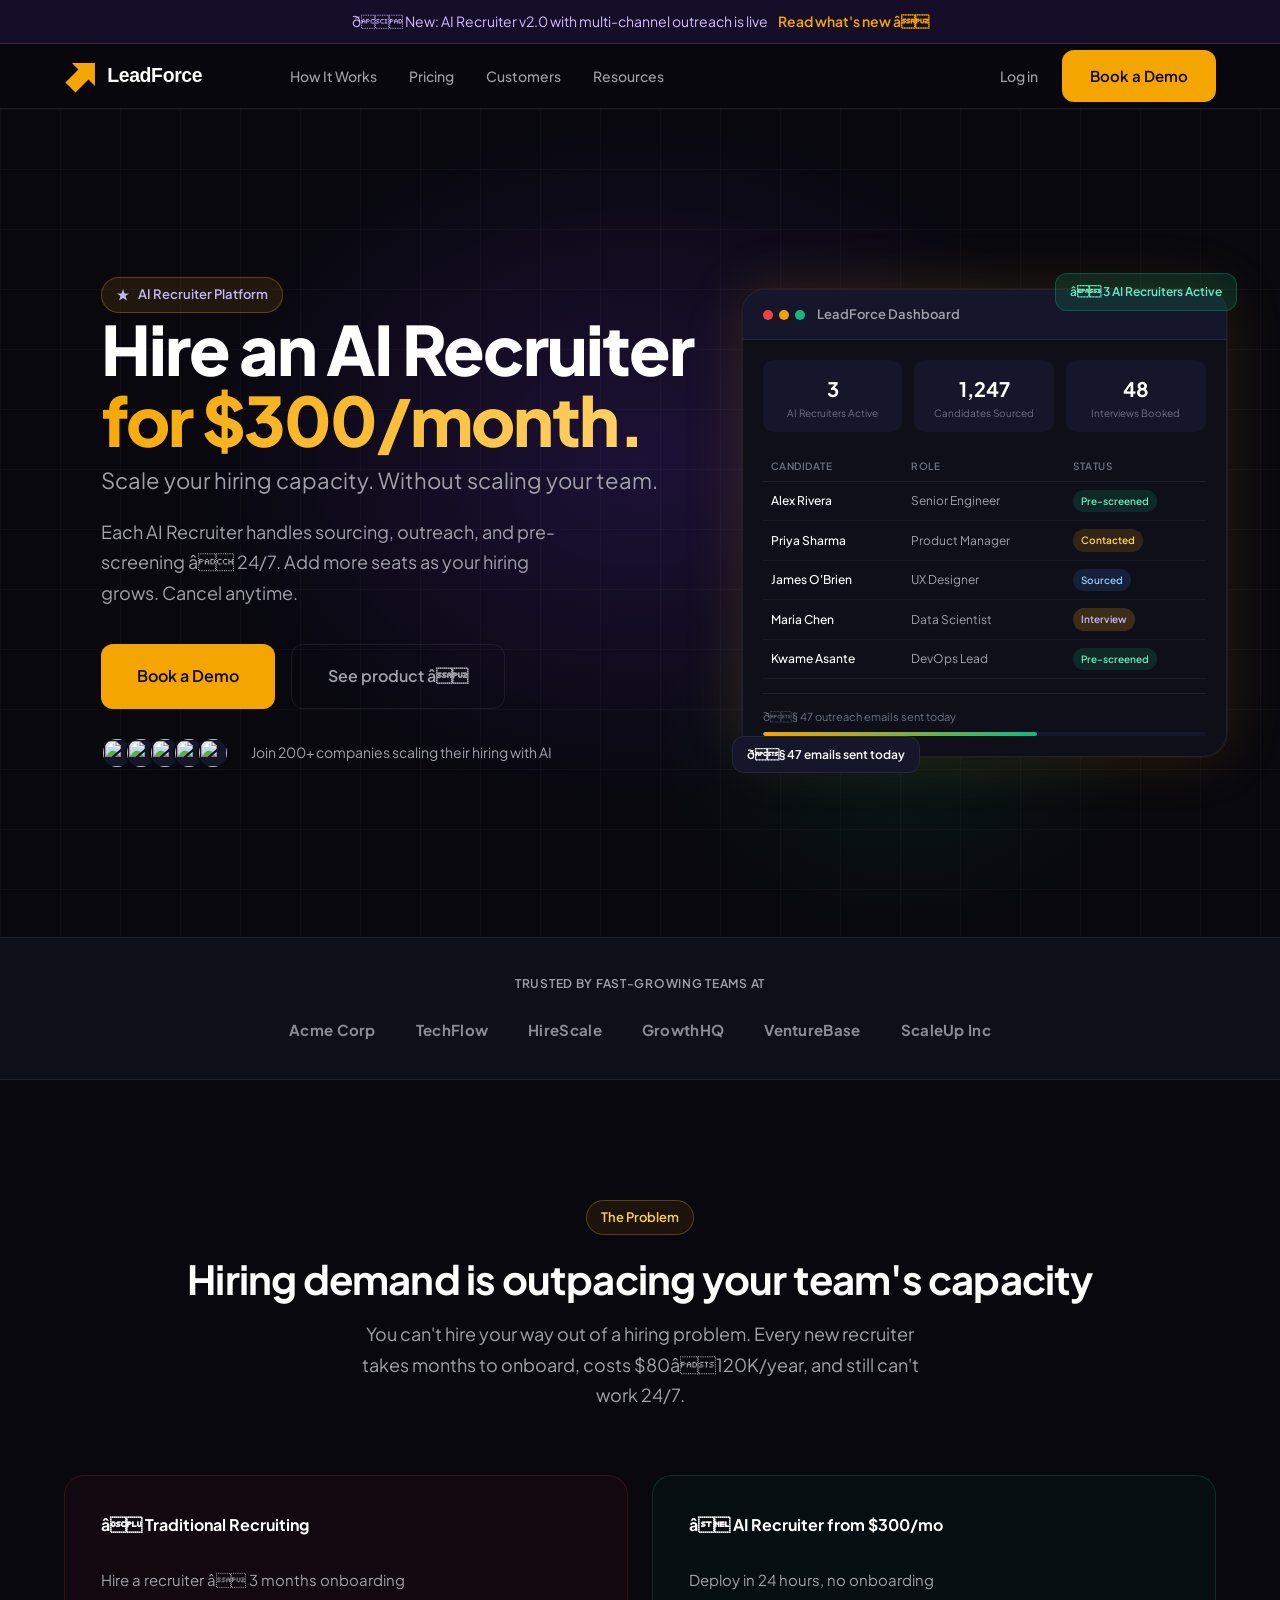
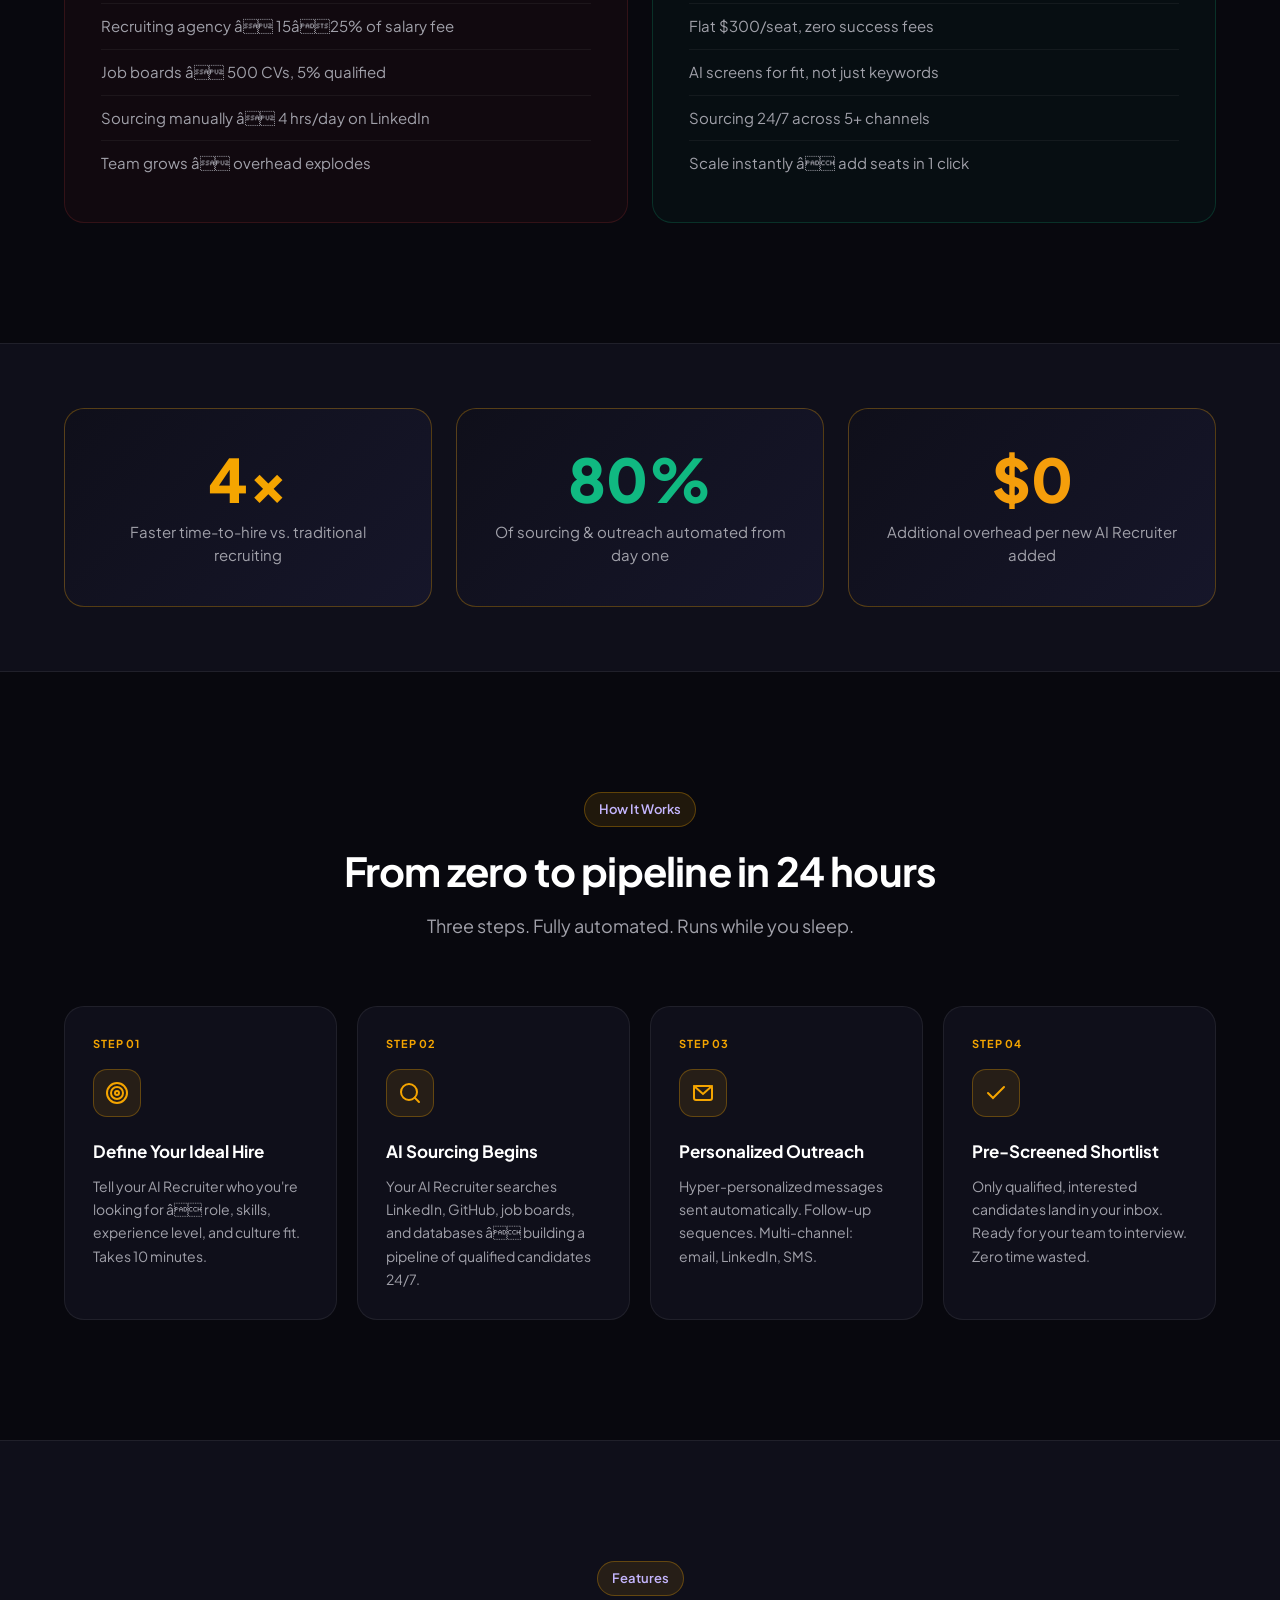
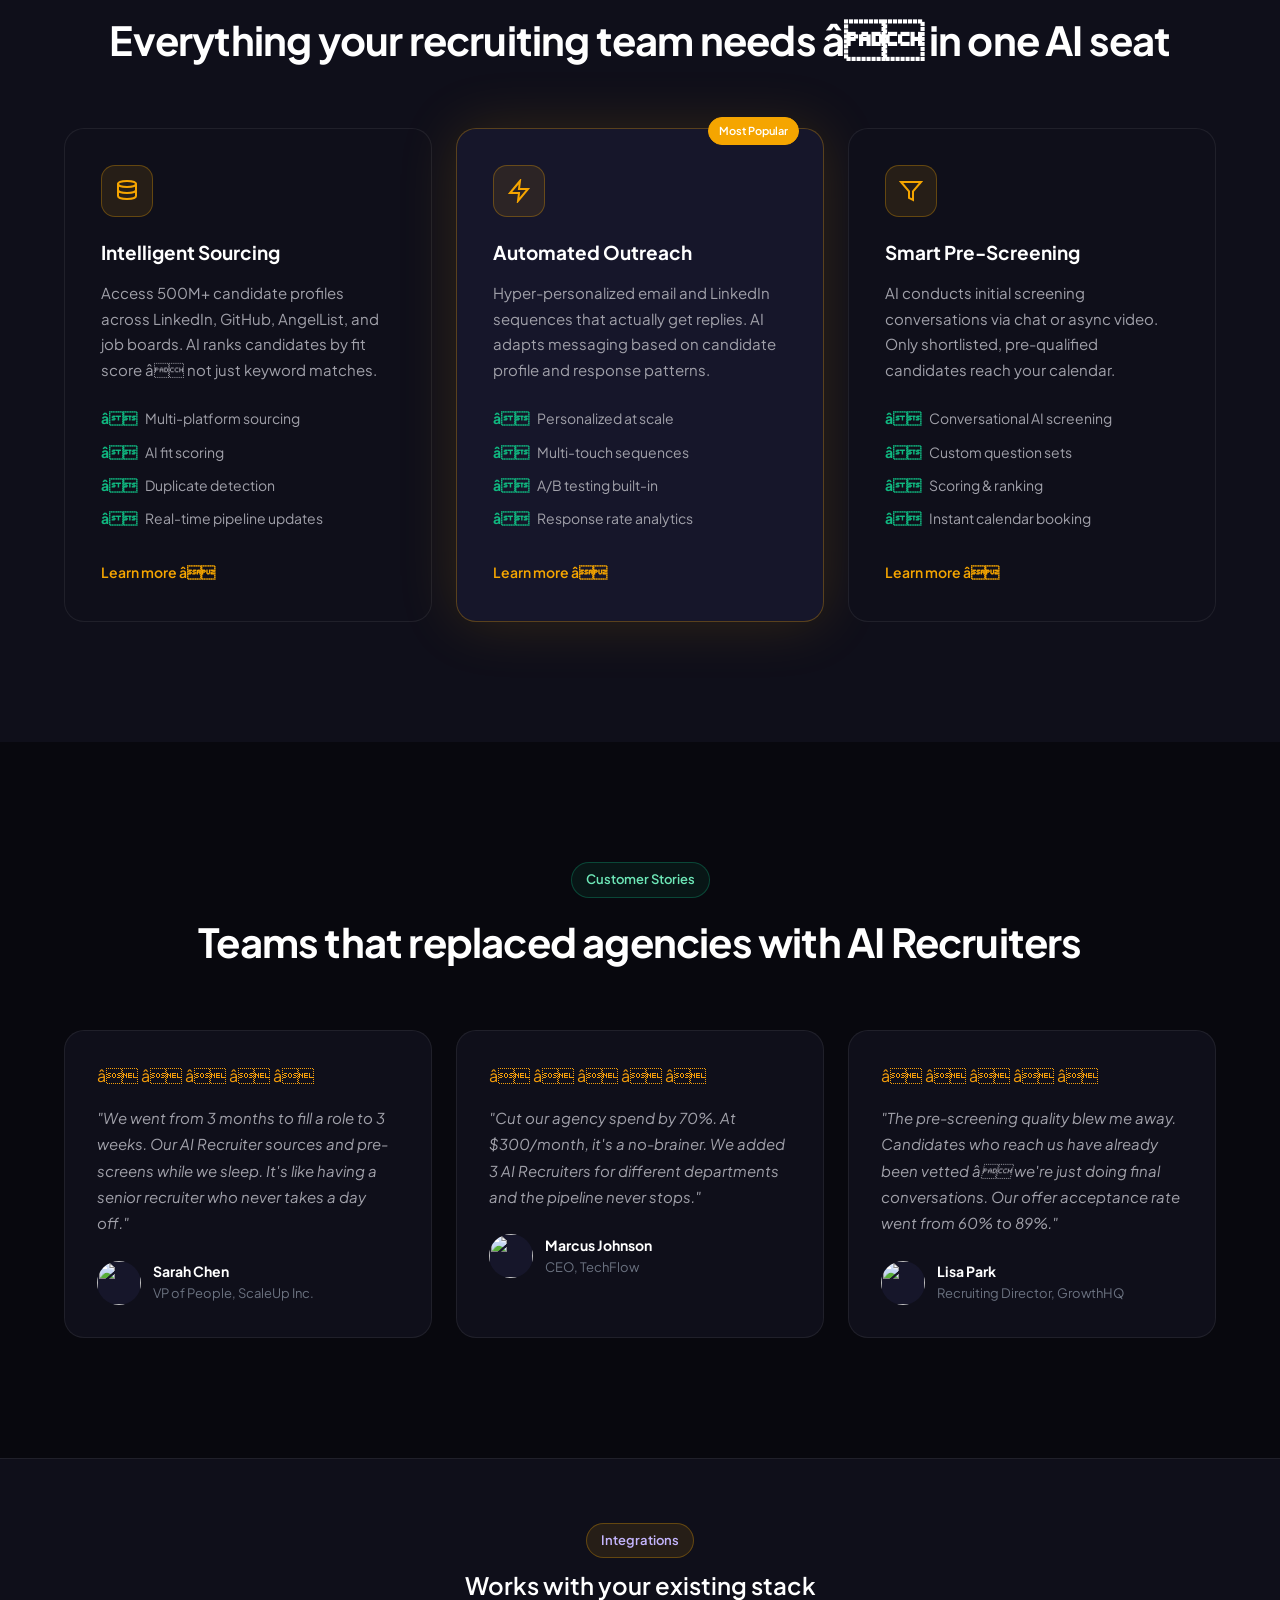
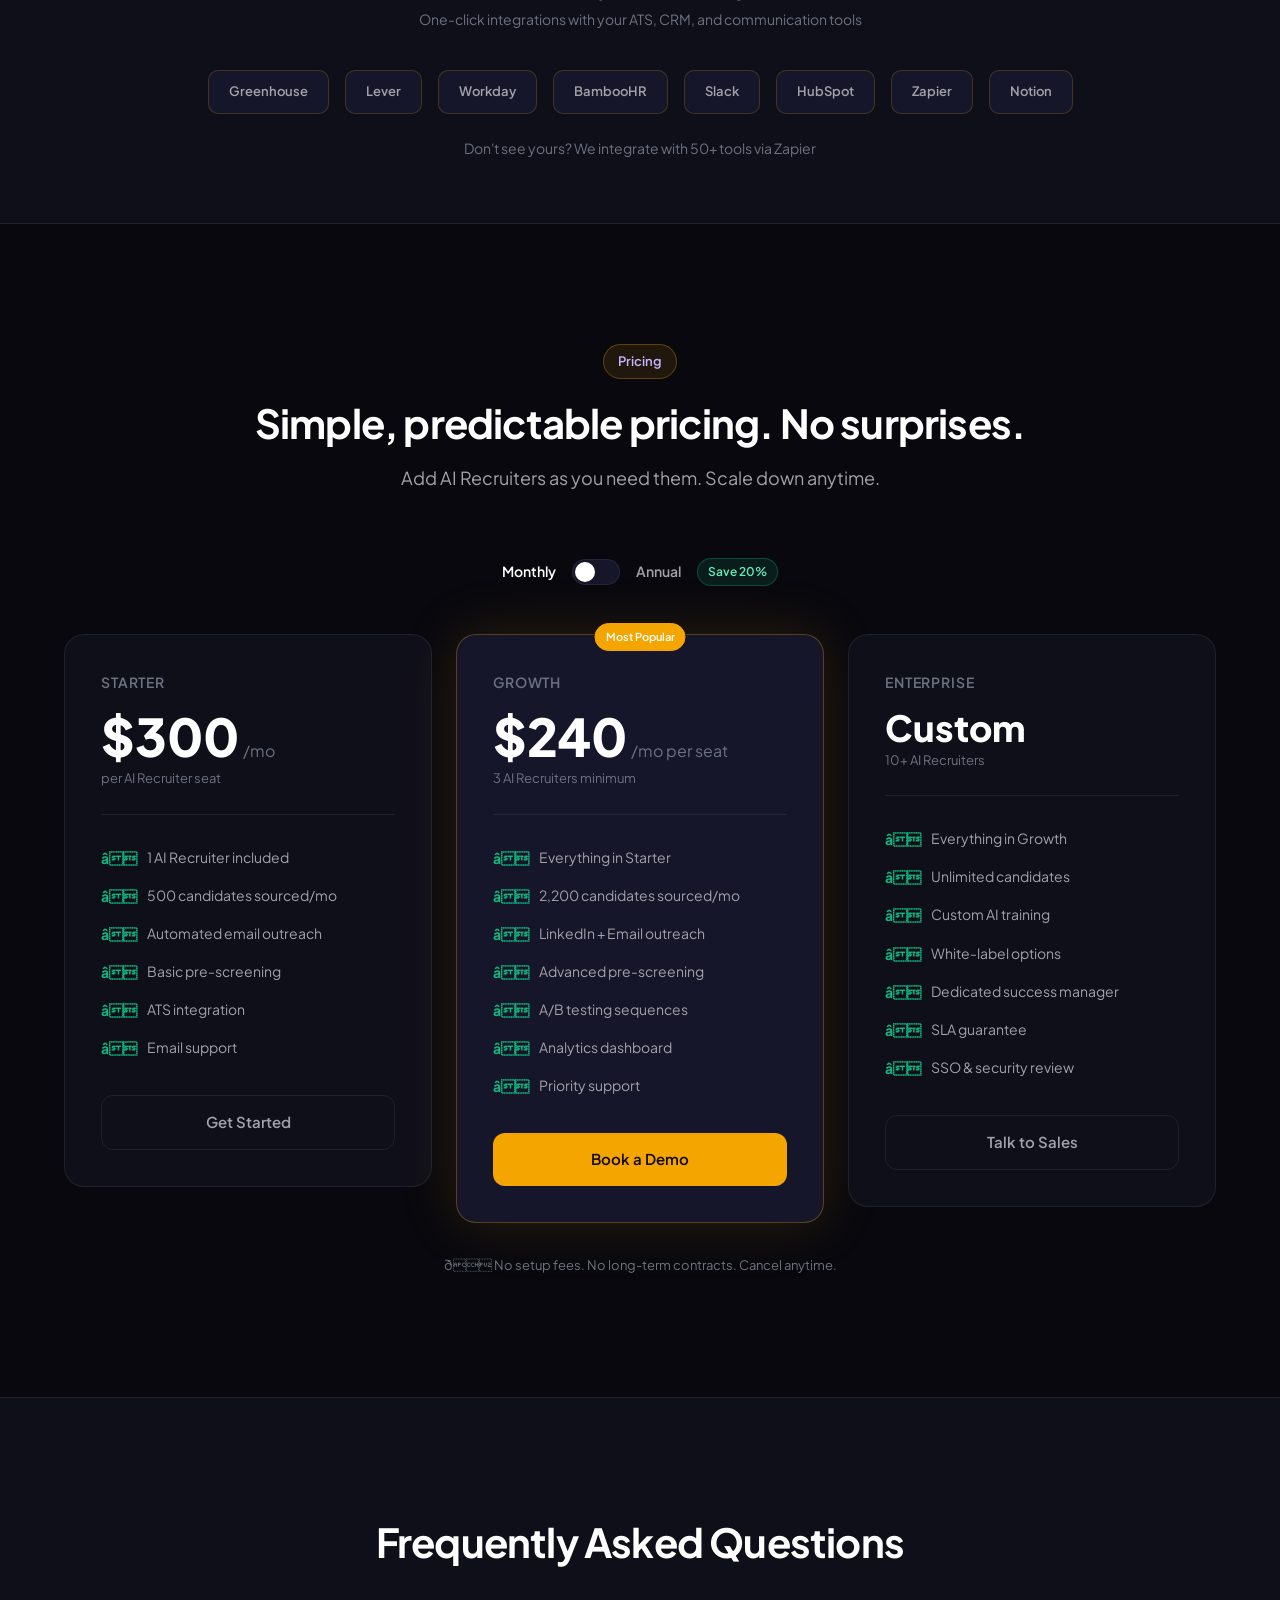
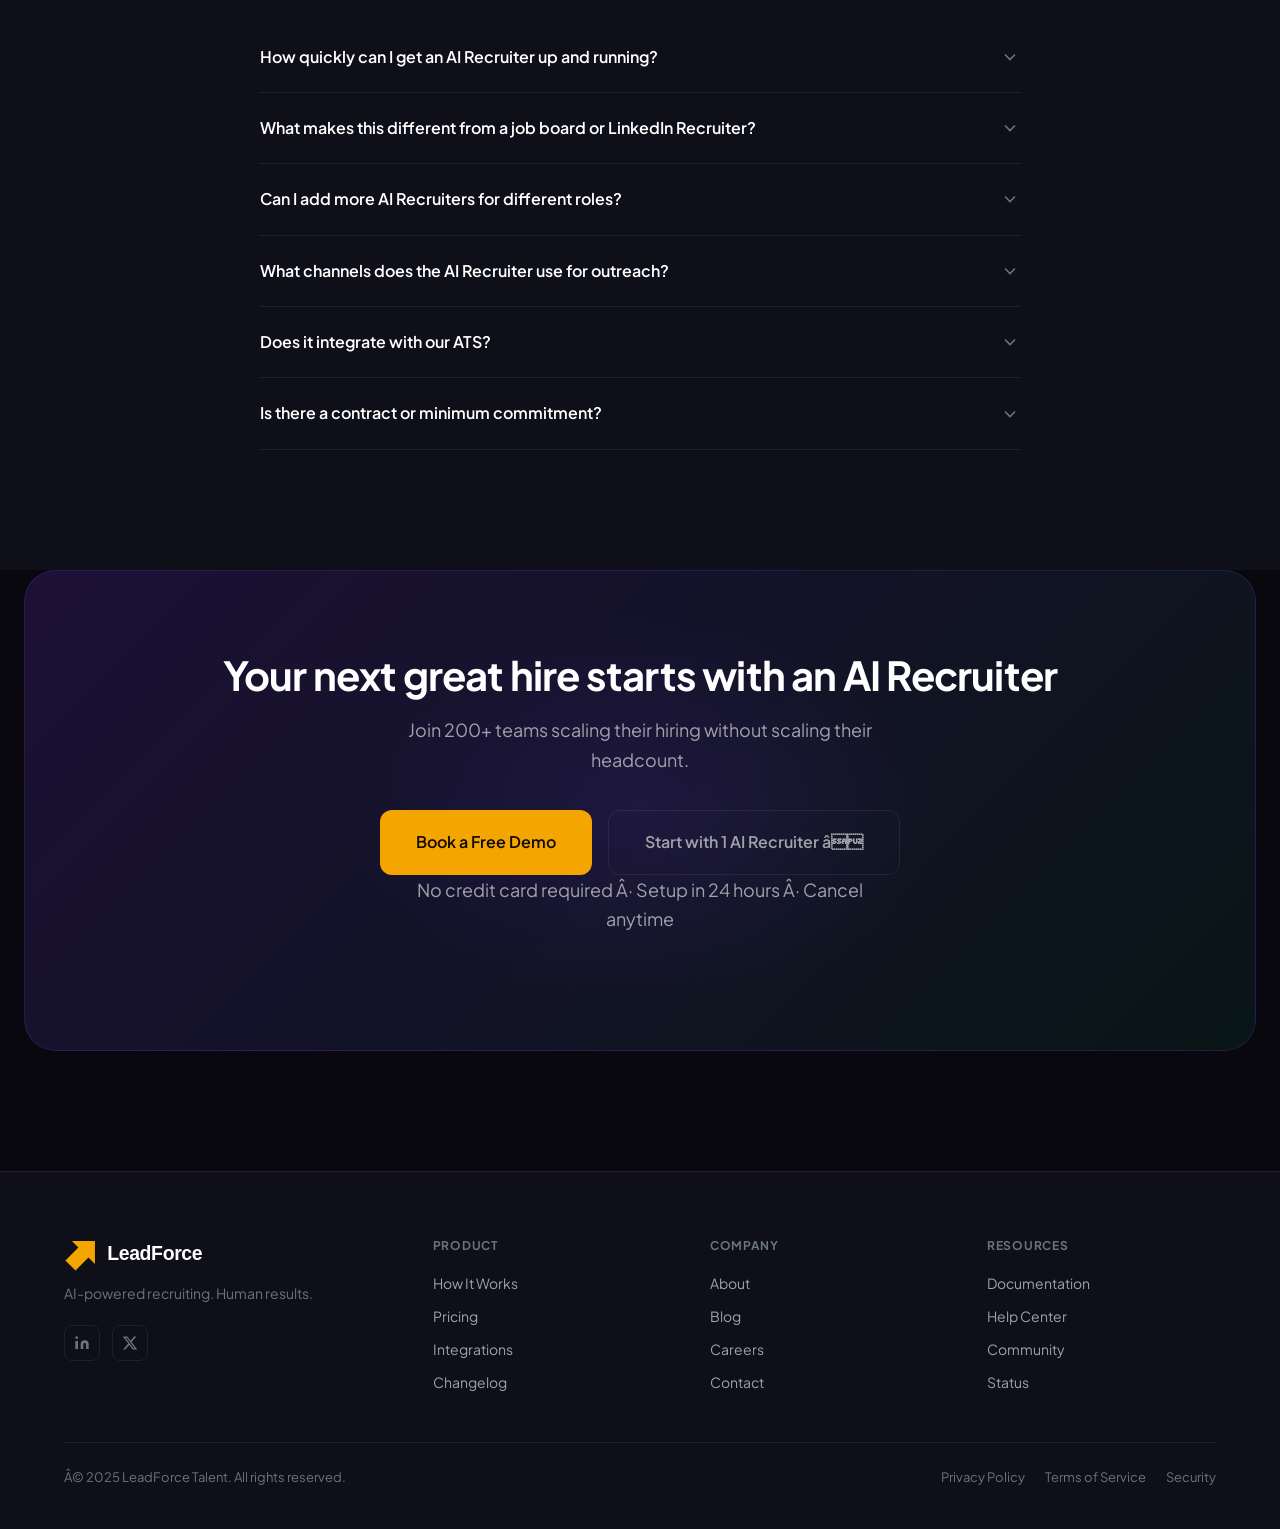
==== index.html @ 5c7c4f79 "Create index.html" ====
<!DOCTYPE html>
<html lang="en">
<head>
  <meta charset="UTF-8">
  <meta name="viewport" content="width=device-width, initial-scale=1.0">
  <title>LeadForce Talent â Hire an AI Recruiter for $300/month</title>
  <link rel="stylesheet" href="assets/css/main.css">
</head>
<body>

<div class="announcement-bar">ð New: AI Recruiter v2.0 with multi-channel outreach is live <a href="#">Read what's new â</a></div>
<header class="nav">
  <div class="container">
    <nav class="nav-inner">
      <a href="index.html" class="nav-logo">
        <img src="assets/images/logo.svg" alt="LeadForce Talent" height="36" style="display:block;">
      </a>
      <div class="nav-links">
        <a href="how-it-works.html">How It Works</a>
        <a href="pricing.html">Pricing</a>
        <a href="index.html#testimonials">Customers</a>
        <a href="#">Resources</a>
      </div>
      <div class="nav-actions">
        <a href="#" class="nav-login">Log in</a>
        <a href="https://calendly.com/lftw/leadforcetalent-meeting" class="btn btn-primary">Book a Demo</a>
        <button class="nav-hamburger"><span></span><span></span><span></span></button>
      </div>
    </nav>
  </div>
  <div class="mobile-menu">
    <a href="how-it-works.html">How It Works</a>
    <a href="pricing.html">Pricing</a>
    <a href="#">Customers</a>
    <a href="#">Resources</a>
    <a href="#" class="nav-login">Log in</a>
    <a href="https://calendly.com/lftw/leadforcetalent-meeting" class="btn btn-primary btn-full">Book a Demo</a>
  </div>
</header>

<section class="hero">
  <div class="hero-bg"><div class="hero-grid"></div></div>
  <div class="container">
    <div class="hero-inner">
      <div class="hero-text">
        <div class="hero-badge reveal"><span class="badge"><svg width="14" height="14" viewBox="0 0 14 14" fill="none"><path d="M7 1L8.5 5.5H13L9.5 8L11 12.5L7 10L3 12.5L4.5 8L1 5.5H5.5L7 1Z" fill="#C4B5FD"/></svg>AI Recruiter Platform</span></div>
        <h1 class="hero-h1 reveal reveal-delay-1">Hire an AI Recruiter<br><span class="gradient-text">for $300/month.</span></h1>
        <p class="hero-h1-sub reveal reveal-delay-1">Scale your hiring capacity. Without scaling your team.</p>
        <p class="hero-sub reveal reveal-delay-2">Each AI Recruiter handles sourcing, outreach, and pre-screening â 24/7. Add more seats as your hiring grows. Cancel anytime.</p>
        <div class="hero-ctas reveal reveal-delay-3">
          <a href="https://calendly.com/lftw/leadforcetalent-meeting" class="btn btn-primary btn-lg">Book a Demo</a>
          <a href="https://global.leadforcetalent.com/" class="btn btn-ghost btn-lg" target="_blank" rel="noopener">See product â</a>
        </div>
        <div class="hero-trust reveal reveal-delay-4">
          <div class="avatars">
            <div class="avatar"><img src="https://picsum.photos/32/32?random=1" alt=""></div>
            <div class="avatar"><img src="https://picsum.photos/32/32?random=2" alt=""></div>
            <div class="avatar"><img src="https://picsum.photos/32/32?random=3" alt=""></div>
            <div class="avatar"><img src="https://picsum.photos/32/32?random=4" alt=""></div>
            <div class="avatar"><img src="https://picsum.photos/32/32?random=5" alt=""></div>
          </div>
          <span class="hero-trust-text">Join 200+ companies scaling their hiring with AI</span>
        </div>
      </div>
      <div class="hero-visual reveal reveal-delay-2">
        <div style="position:relative;">
          <div class="mockup-card">
            <div class="mockup-topbar">
              <div class="mockup-dots"><div class="mockup-dot dot-red"></div><div class="mockup-dot dot-yellow"></div><div class="mockup-dot dot-green"></div></div>
              <span class="mockup-title">LeadForce Dashboard</span>
            </div>
            <div class="mockup-body">
              <div class="mockup-stats">
                <div class="mockup-stat"><div class="mockup-stat-num">3</div><div class="mockup-stat-label">AI Recruiters Active</div></div>
                <div class="mockup-stat"><div class="mockup-stat-num">1,247</div><div class="mockup-stat-label">Candidates Sourced</div></div>
                <div class="mockup-stat"><div class="mockup-stat-num">48</div><div class="mockup-stat-label">Interviews Booked</div></div>
              </div>
              <table class="mockup-table">
                <thead><tr><th>Candidate</th><th>Role</th><th>Status</th></tr></thead>
                <tbody>
                  <tr><td>Alex Rivera</td><td>Senior Engineer</td><td><span class="status-badge status-green">Pre-screened</span></td></tr>
                  <tr><td>Priya Sharma</td><td>Product Manager</td><td><span class="status-badge status-yellow">Contacted</span></td></tr>
                  <tr><td>James O'Brien</td><td>UX Designer</td><td><span class="status-badge status-blue">Sourced</span></td></tr>
                  <tr><td>Maria Chen</td><td>Data Scientist</td><td><span class="status-badge status-purple">Interview</span></td></tr>
                  <tr><td>Kwame Asante</td><td>DevOps Lead</td><td><span class="status-badge status-green">Pre-screened</span></td></tr>
                </tbody>
              </table>
              <div class="mockup-footer">ð§ 47 outreach emails sent today<div class="mockup-progress"><div class="mockup-progress-bar"></div></div></div>
            </div>
          </div>
          <div class="float-badge float-badge-1">â 3 AI Recruiters Active</div>
          <div class="float-badge float-badge-2">ð§ 47 emails sent today</div>
        </div>
      </div>
    </div>
  </div>
</section>

<div class="logo-bar">
  <div class="container">
    <p class="logo-bar-label">Trusted by fast-growing teams at</p>
    <div class="logo-bar-row">
      <span class="logo-item">Acme Corp</span><span class="logo-item">TechFlow</span><span class="logo-item">HireScale</span><span class="logo-item">GrowthHQ</span><span class="logo-item">VentureBase</span><span class="logo-item">ScaleUp Inc</span>
    </div>
  </div>
</div>

<section class="section section-dark">
  <div class="container">
    <div class="section-label reveal"><span class="badge badge-warning">The Problem</span></div>
    <h2 class="h2 section-headline reveal">Hiring demand is outpacing your team's capacity</h2>
    <p class="section-sub reveal">You can't hire your way out of a hiring problem. Every new recruiter takes months to onboard, costs $80â120K/year, and still can't work 24/7.</p>
    <div class="compare-grid">
      <div class="compare-card compare-card-bad reveal">
        <p class="compare-title">â Traditional Recruiting</p>
        <ul class="compare-list">
          <li>Hire a recruiter â 3 months onboarding</li>
          <li>Recruiting agency â 15â25% of salary fee</li>
          <li>Job boards â 500 CVs, 5% qualified</li>
          <li>Sourcing manually â 4 hrs/day on LinkedIn</li>
          <li>Team grows â overhead explodes</li>
        </ul>
      </div>
      <div class="compare-card compare-card-good reveal reveal-delay-2">
        <p class="compare-title">â AI Recruiter from $300/mo</p>
        <ul class="compare-list">
          <li>Deploy in 24 hours, no onboarding</li>
          <li>Flat $300/seat, zero success fees</li>
          <li>AI screens for fit, not just keywords</li>
          <li>Sourcing 24/7 across 5+ channels</li>
          <li>Scale instantly â add seats in 1 click</li>
        </ul>
      </div>
    </div>
  </div>
</section>

<section class="section-sm section-surface section-border-t section-border-b">
  <div class="container">
    <div class="stats-grid">
      <div class="stat-card reveal"><div class="stat-number text-accent">4x</div><div class="stat-label">Faster time-to-hire vs. traditional recruiting</div></div>
      <div class="stat-card reveal reveal-delay-2"><div class="stat-number text-success">80%</div><div class="stat-label">Of sourcing & outreach automated from day one</div></div>
      <div class="stat-card reveal reveal-delay-3"><div class="stat-number text-warning">$0</div><div class="stat-label">Additional overhead per new AI Recruiter added</div></div>
    </div>
  </div>
</section>

<section class="section section-dark">
  <div class="container">
    <div class="section-label reveal"><span class="badge">How It Works</span></div>
    <h2 class="h2 section-headline reveal">From zero to pipeline in 24 hours</h2>
    <p class="section-sub reveal">Three steps. Fully automated. Runs while you sleep.</p>
    <div class="steps-grid">
      <div class="step-card reveal"><div class="step-num">Step 01</div><div class="step-icon"><svg width="24" height="24" viewBox="0 0 24 24" fill="none" stroke="#F5A500" stroke-width="2" stroke-linecap="round"><circle cx="12" cy="12" r="10"/><circle cx="12" cy="12" r="6"/><circle cx="12" cy="12" r="2"/></svg></div><h3 class="step-title">Define Your Ideal Hire</h3><p class="step-body">Tell your AI Recruiter who you're looking for â role, skills, experience level, and culture fit. Takes 10 minutes.</p></div>
      <div class="step-card reveal reveal-delay-1"><div class="step-num">Step 02</div><div class="step-icon"><svg width="24" height="24" viewBox="0 0 24 24" fill="none" stroke="#F5A500" stroke-width="2" stroke-linecap="round"><circle cx="11" cy="11" r="8"/><path d="m21 21-4.35-4.35"/></svg></div><h3 class="step-title">AI Sourcing Begins</h3><p class="step-body">Your AI Recruiter searches LinkedIn, GitHub, job boards, and databases â building a pipeline of qualified candidates 24/7.</p></div>
      <div class="step-card reveal reveal-delay-2"><div class="step-num">Step 03</div><div class="step-icon"><svg width="24" height="24" viewBox="0 0 24 24" fill="none" stroke="#F5A500" stroke-width="2" stroke-linecap="round"><rect x="3" y="5" width="18" height="14" rx="2"/><polyline points="3,5 12,13 21,5"/></svg></div><h3 class="step-title">Personalized Outreach</h3><p class="step-body">Hyper-personalized messages sent automatically. Follow-up sequences. Multi-channel: email, LinkedIn, SMS.</p></div>
      <div class="step-card reveal reveal-delay-3"><div class="step-num">Step 04</div><div class="step-icon"><svg width="24" height="24" viewBox="0 0 24 24" fill="none" stroke="#F5A500" stroke-width="2" stroke-linecap="round"><polyline points="20,6 9,17 4,12"/></svg></div><h3 class="step-title">Pre-Screened Shortlist</h3><p class="step-body">Only qualified, interested candidates land in your inbox. Ready for your team to interview. Zero time wasted.</p></div>
    </div>
  </div>
</section>

<section class="section section-surface section-border-t">
  <div class="container">
    <div class="section-label reveal"><span class="badge">Features</span></div>
    <h2 class="h2 section-headline reveal">Everything your recruiting team needs â in one AI seat</h2>
    <div class="features-grid mt-64">
      <div class="feature-card reveal">
        <div class="feature-icon"><svg width="24" height="24" viewBox="0 0 24 24" fill="none" stroke="#F5A500" stroke-width="2" stroke-linecap="round"><ellipse cx="12" cy="5" rx="9" ry="3"/><path d="M3 5v6a9 3 0 0 0 18 0V5"/><path d="M3 11v6a9 3 0 0 0 18 0v-6"/></svg></div>
        <h3 class="feature-title">Intelligent Sourcing</h3>
        <p class="feature-body">Access 500M+ candidate profiles across LinkedIn, GitHub, AngelList, and job boards. AI ranks candidates by fit score â not just keyword matches.</p>
        <ul class="feature-list"><li>Multi-platform sourcing</li><li>AI fit scoring</li><li>Duplicate detection</li><li>Real-time pipeline updates</li></ul>
        <a href="how-it-works.html" class="feature-link">Learn more â</a>
      </div>
      <div class="feature-card feature-card-featured reveal reveal-delay-1">
        <div class="feature-badge-wrap"><span class="badge badge-featured">Most Popular</span></div>
        <div class="feature-icon"><svg width="24" height="24" viewBox="0 0 24 24" fill="none" stroke="#F5A500" stroke-width="2" stroke-linecap="round"><path d="M13 2L3 14h9l-1 8 10-12h-9l1-8z"/></svg></div>
        <h3 class="feature-title">Automated Outreach</h3>
        <p class="feature-body">Hyper-personalized email and LinkedIn sequences that actually get replies. AI adapts messaging based on candidate profile and response patterns.</p>
        <ul class="feature-list"><li>Personalized at scale</li><li>Multi-touch sequences</li><li>A/B testing built-in</li><li>Response rate analytics</li></ul>
        <a href="how-it-works.html" class="feature-link">Learn more â</a>
      </div>
      <div class="feature-card reveal reveal-delay-2">
        <div class="feature-icon"><svg width="24" height="24" viewBox="0 0 24 24" fill="none" stroke="#F5A500" stroke-width="2" stroke-linecap="round"><polygon points="22,3 2,3 10,12.46 10,19 14,21 14,12.46 22,3"/></svg></div>
        <h3 class="feature-title">Smart Pre-Screening</h3>
        <p class="feature-body">AI conducts initial screening conversations via chat or async video. Only shortlisted, pre-qualified candidates reach your calendar.</p>
        <ul class="feature-list"><li>Conversational AI screening</li><li>Custom question sets</li><li>Scoring & ranking</li><li>Instant calendar booking</li></ul>
        <a href="how-it-works.html" class="feature-link">Learn more â</a>
      </div>
    </div>
  </div>
</section>

<section class="section section-dark" id="testimonials">
  <div class="container">
    <div class="section-label reveal"><span class="badge badge-success">Customer Stories</span></div>
    <h2 class="h2 section-headline reveal">Teams that replaced agencies with AI Recruiters</h2>
    <div class="testimonials-grid mt-64">
      <div class="testi-card reveal">
        <div class="testi-stars"><span class="testi-star">â</span><span class="testi-star">â</span><span class="testi-star">â</span><span class="testi-star">â</span><span class="testi-star">â</span></div>
        <p class="testi-quote">"We went from 3 months to fill a role to 3 weeks. Our AI Recruiter sources and pre-screens while we sleep. It's like having a senior recruiter who never takes a day off."</p>
        <div class="testi-author"><div class="testi-avatar"><img src="https://picsum.photos/44/44?random=20" alt=""></div><div><div class="testi-name">Sarah Chen</div><div class="testi-role">VP of People, ScaleUp Inc.</div></div></div>
      </div>
      <div class="testi-card reveal reveal-delay-1">
        <div class="testi-stars"><span class="testi-star">â</span><span class="testi-star">â</span><span class="testi-star">â</span><span class="testi-star">â</span><span class="testi-star">â</span></div>
        <p class="testi-quote">"Cut our agency spend by 70%. At $300/month, it's a no-brainer. We added 3 AI Recruiters for different departments and the pipeline never stops."</p>
        <div class="testi-author"><div class="testi-avatar"><img src="https://picsum.photos/44/44?random=30" alt=""></div><div><div class="testi-name">Marcus Johnson</div><div class="testi-role">CEO, TechFlow</div></div></div>
      </div>
      <div class="testi-card reveal reveal-delay-2">
        <div class="testi-stars"><span class="testi-star">â</span><span class="testi-star">â</span><span class="testi-star">â</span><span class="testi-star">â</span><span class="testi-star">â</span></div>
        <p class="testi-quote">"The pre-screening quality blew me away. Candidates who reach us have already been vetted â we're just doing final conversations. Our offer acceptance rate went from 60% to 89%."</p>
        <div class="testi-author"><div class="testi-avatar"><img src="https://picsum.photos/44/44?random=40" alt=""></div><div><div class="testi-name">Lisa Park</div><div class="testi-role">Recruiting Director, GrowthHQ</div></div></div>
      </div>
    </div>
  </div>
</section>

<section class="section-sm section-surface section-border-t section-border-b">
  <div class="container" style="text-align:center;">
    <div class="section-label reveal" style="justify-content:center;margin-bottom:12px;"><span class="badge">Integrations</span></div>
    <h3 class="h3 reveal" style="margin-bottom:8px;">Works with your existing stack</h3>
    <p class="small text-muted reveal">One-click integrations with your ATS, CRM, and communication tools</p>
    <div class="integrations-row reveal">
      <span class="integration-chip">Greenhouse</span><span class="integration-chip">Lever</span><span class="integration-chip">Workday</span><span class="integration-chip">BambooHR</span><span class="integration-chip">Slack</span><span class="integration-chip">HubSpot</span><span class="integration-chip">Zapier</span><span class="integration-chip">Notion</span>
    </div>
    <p class="small text-muted reveal">Don't see yours? We integrate with 50+ tools via Zapier</p>
  </div>
</section>

<section class="section section-dark">
  <div class="container">
    <div class="section-label reveal"><span class="badge">Pricing</span></div>
    <h2 class="h2 section-headline reveal">Simple, predictable pricing. No surprises.</h2>
    <p class="section-sub reveal">Add AI Recruiters as you need them. Scale down anytime.</p>
    <div class="pricing-toggle reveal">
      <span class="toggle-label toggle-label-monthly active">Monthly</span>
      <div class="toggle-switch"><div class="toggle-thumb"></div></div>
      <span class="toggle-label toggle-label-annual">Annual</span>
      <span class="annual-badge">Save 20%</span>
    </div>
    <div class="pricing-grid">
      <div class="pricing-card reveal">
        <div class="pricing-name">Starter</div>
        <div class="pricing-price-row"><span class="pricing-amount" data-monthly="$300" data-annual="$240">$300</span><span class="pricing-suffix">/mo</span></div>
        <div class="pricing-sub">per AI Recruiter seat</div>
        <hr class="pricing-divider">
        <ul class="pricing-features"><li>1 AI Recruiter included</li><li>500 candidates sourced/mo</li><li>Automated email outreach</li><li>Basic pre-screening</li><li>ATS integration</li><li>Email support</li></ul>
        <a href="pricing.html" class="btn btn-ghost btn-full">Get Started</a>
      </div>
      <div class="pricing-card pricing-card-featured reveal reveal-delay-1">
        <div class="pricing-badge-wrap"><span class="badge badge-featured">Most Popular</span></div>
        <div class="pricing-name">Growth</div>
        <div class="pricing-price-row"><span class="pricing-amount" data-monthly="$240" data-annual="$192">$240</span><span class="pricing-suffix">/mo per seat</span></div>
        <div class="pricing-sub">3 AI Recruiters minimum</div>
        <hr class="pricing-divider">
        <ul class="pricing-features"><li>Everything in Starter</li><li>2,200 candidates sourced/mo</li><li>LinkedIn + Email outreach</li><li>Advanced pre-screening</li><li>A/B testing sequences</li><li>Analytics dashboard</li><li>Priority support</li></ul>
        <a href="https://calendly.com/lftw/leadforcetalent-meeting" class="btn btn-primary btn-full">Book a Demo</a>
      </div>
      <div class="pricing-card reveal reveal-delay-2">
        <div class="pricing-name">Enterprise</div>
        <div class="pricing-price-row"><span class="pricing-amount" style="font-size:36px;" data-monthly="Custom" data-annual="Custom">Custom</span></div>
        <div class="pricing-sub">10+ AI Recruiters</div>
        <hr class="pricing-divider">
        <ul class="pricing-features"><li>Everything in Growth</li><li>Unlimited candidates</li><li>Custom AI training</li><li>White-label options</li><li>Dedicated success manager</li><li>SLA guarantee</li><li>SSO & security review</li></ul>
        <a href="#" class="btn btn-ghost btn-full">Talk to Sales</a>
      </div>
    </div>
    <p class="pricing-trust reveal">ð No setup fees. No long-term contracts. Cancel anytime.</p>
  </div>
</section>

<section class="section section-surface section-border-t">
  <div class="container">
    <h2 class="h2 section-headline reveal" style="margin-bottom:56px;">Frequently Asked Questions</h2>
    <div class="faq-wrap">
      <div class="faq-item reveal"><div class="faq-question">How quickly can I get an AI Recruiter up and running?<svg class="faq-arrow" viewBox="0 0 24 24" fill="none" stroke="currentColor" stroke-width="2"><polyline points="6,9 12,15 18,9"/></svg></div><div class="faq-answer">Most teams are live within 24 hours. Setup involves defining your ideal candidate profile, connecting your ATS, and reviewing the outreach templates. Our team walks you through it.</div></div>
      <div class="faq-item reveal"><div class="faq-question">What makes this different from a job board or LinkedIn Recruiter?<svg class="faq-arrow" viewBox="0 0 24 24" fill="none" stroke="currentColor" stroke-width="2"><polyline points="6,9 12,15 18,9"/></svg></div><div class="faq-answer">Job boards wait for candidates to apply. LinkedIn Recruiter requires manual outreach. Your AI Recruiter proactively sources AND reaches out â fully automated, 24/7, at scale.</div></div>
      <div class="faq-item reveal"><div class="faq-question">Can I add more AI Recruiters for different roles?<svg class="faq-arrow" viewBox="0 0 24 24" fill="none" stroke="currentColor" stroke-width="2"><polyline points="6,9 12,15 18,9"/></svg></div><div class="faq-answer">Yes. Each AI Recruiter is configured for a specific role or department. Add as many as you need. Each seat is billed at the same flat rate.</div></div>
      <div class="faq-item reveal"><div class="faq-question">What channels does the AI Recruiter use for outreach?<svg class="faq-arrow" viewBox="0 0 24 24" fill="none" stroke="currentColor" stroke-width="2"><polyline points="6,9 12,15 18,9"/></svg></div><div class="faq-answer">Email, LinkedIn, and optionally SMS and WhatsApp. All messages are personalized based on the candidate's profile and your company voice.</div></div>
      <div class="faq-item reveal"><div class="faq-question">Does it integrate with our ATS?<svg class="faq-arrow" viewBox="0 0 24 24" fill="none" stroke="currentColor" stroke-width="2"><polyline points="6,9 12,15 18,9"/></svg></div><div class="faq-answer">Yes. We integrate with Greenhouse, Lever, Workday, BambooHR, and 40+ others. New candidates and their status sync automatically.</div></div>
      <div class="faq-item reveal"><div class="faq-question">Is there a contract or minimum commitment?<svg class="faq-arrow" viewBox="0 0 24 24" fill="none" stroke="currentColor" stroke-width="2"><polyline points="6,9 12,15 18,9"/></svg></div><div class="faq-answer">No contracts. Month-to-month billing. Cancel anytime. Annual plans get 20% off.</div></div>
    </div>
  </div>
</section>

<div class="cta-banner reveal">
  <div class="cta-banner-inner">
    <h2 class="h2">Your next great hire starts with an AI Recruiter</h2>
    <p>Join 200+ teams scaling their hiring without scaling their headcount.</p>
    <div class="cta-banner-btns"><a href="https://calendly.com/lftw/leadforcetalent-meeting" class="btn btn-primary btn-lg">Book a Free Demo</a><a href="pricing.html" class="btn btn-ghost btn-lg">Start with 1 AI Recruiter â</a></div>
    <p class="cta-trust-note">No credit card required Â· Setup in 24 hours Â· Cancel anytime</p>
  </div>
</div>

<footer class="footer">
  <div class="container">
    <div class="footer-grid">
      <div>
        <a href="index.html" class="nav-logo" style="font-size:18px;">
          <img src="assets/images/logo.svg" alt="LeadForce Talent" height="36" style="display:block;">
        </a>
        <p class="footer-brand-tag">AI-powered recruiting. Human results.</p>
        <div class="footer-socials">
          <a href="#" class="footer-social"><svg width="16" height="16" viewBox="0 0 24 24" fill="currentColor"><path d="M16 8a6 6 0 0 1 6 6v7h-4v-7a2 2 0 0 0-2-2 2 2 0 0 0-2 2v7h-4v-7a6 6 0 0 1 6-6z"/><rect x="2" y="9" width="4" height="12"/><circle cx="4" cy="4" r="2"/></svg></a>
          <a href="#" class="footer-social"><svg width="16" height="16" viewBox="0 0 24 24" fill="currentColor"><path d="M18.244 2.25h3.308l-7.227 8.26 8.502 11.24H16.17l-5.214-6.817L4.99 21.75H1.68l7.73-8.835L1.254 2.25H8.08l4.713 6.231zm-1.161 17.52h1.833L7.084 4.126H5.117z"/></svg></a>
        </div>
      </div>
      <div><div class="footer-col-heading">Product</div><div class="footer-links"><a href="how-it-works.html">How It Works</a><a href="pricing.html">Pricing</a><a href="#">Integrations</a><a href="#">Changelog</a></div></div>
      <div><div class="footer-col-heading">Company</div><div class="footer-links"><a href="#">About</a><a href="#">Blog</a><a href="#">Careers</a><a href="#">Contact</a></div></div>
      <div><div class="footer-col-heading">Resources</div><div class="footer-links"><a href="#">Documentation</a><a href="#">Help Center</a><a href="#">Community</a><a href="#">Status</a></div></div>
    </div>
    <div class="footer-bottom">
      <span>Â© 2025 LeadForce Talent. All rights reserved.</span>
      <div class="footer-legal"><a href="#">Privacy Policy</a><a href="#">Terms of Service</a><a href="#">Security</a></div>
    </div>
  </div>
</footer>
<script src="assets/js/main.js"></script>
</body>
</html>
---- assets/css/main.css ----
@import url('https://fonts.googleapis.com/css2?family=Plus+Jakarta+Sans:wght@400;500;600;700;800&display=swap');
:root{--bg-primary:#08080E;--bg-surface:#0F0F1A;--bg-elevated:#16162A;--bg-light:#F8F8FF;--accent-primary:#F5A500;--accent-hover:#D48E00;--accent-glow:rgba(245,165,0,0.25);--accent-subtle:rgba(245,165,0,0.1);--accent-secondary:#10B981;--text-primary:#FFFFFF;--text-secondary:#A1A1AA;--text-muted:#6B7280;--text-dark:#18181B;--border:rgba(255,255,255,0.07);--border-accent:rgba(245,165,0,0.3);--radius-sm:6px;--radius-md:12px;--radius-lg:20px;--radius-xl:32px;--radius-pill:100px;--shadow-card:0 1px 3px rgba(0,0,0,0.4),0 0 0 1px rgba(255,255,255,0.05);--shadow-glow:0 0 60px rgba(245,165,0,0.15);--shadow-hover:0 20px 60px rgba(0,0,0,0.4);--section-y:120px;--section-y-sm:64px;--container:1200px;--container-pad:24px}
*,*::before,*::after{box-sizing:border-box;margin:0;padding:0}
html{scroll-behavior:smooth}
body{font-family:'Plus Jakarta Sans',-apple-system,sans-serif;background:var(--bg-primary);color:var(--text-primary);line-height:1.65;-webkit-font-smoothing:antialiased}
a{text-decoration:none;color:inherit}img{display:block;max-width:100%}ul{list-style:none}button{cursor:pointer;border:none;background:none;font-family:inherit}
.container{max-width:var(--container);margin:0 auto;padding:0 var(--container-pad)}
.display{font-size:clamp(40px,6vw,72px);font-weight:800;line-height:1.05;letter-spacing:-0.03em}
.h1{font-size:clamp(32px,4.5vw,56px);font-weight:700;line-height:1.1;letter-spacing:-0.025em}
.h2{font-size:clamp(26px,3.5vw,40px);font-weight:700;line-height:1.2;letter-spacing:-0.02em}
.h3{font-size:clamp(18px,2vw,24px);font-weight:600;line-height:1.3}
.body-lg{font-size:18px;line-height:1.7}.body{font-size:16px;line-height:1.65}.small{font-size:14px;line-height:1.5}
.text-secondary{color:var(--text-secondary)}.text-muted{color:var(--text-muted)}.text-accent{color:var(--accent-primary)}.text-success{color:var(--accent-secondary)}.text-warning{color:#F59E0B}.text-center{text-align:center}
.gradient-text{background:linear-gradient(135deg,#F5A500,#FFD166,#F5A500);background-size:200% auto;-webkit-background-clip:text;background-clip:text;color:transparent;animation:gradient-shift 5s ease infinite}
@keyframes gradient-shift{0%{background-position:0% 50%}50%{background-position:100% 50%}100%{background-position:0% 50%}}
.badge{display:inline-flex;align-items:center;gap:8px;padding:6px 14px;border-radius:var(--radius-pill);border:1px solid var(--border-accent);background:var(--accent-subtle);color:#C4B5FD;font-size:13px;font-weight:600}
.badge-success{border-color:rgba(16,185,129,0.3);background:rgba(16,185,129,0.08);color:#6EE7B7}
.badge-warning{border-color:rgba(245,158,11,0.3);background:rgba(245,158,11,0.08);color:#FCD34D}
.badge-featured{background:var(--accent-primary);border-color:var(--accent-primary);color:#fff;font-size:11px;padding:4px 10px}
.btn{display:inline-flex;align-items:center;gap:8px;padding:14px 28px;border-radius:var(--radius-md);font-size:15px;font-weight:600;transition:all 0.2s ease;white-space:nowrap}
.btn-primary{background:var(--accent-primary);color:#0D0800}
.btn-primary:hover{background:var(--accent-hover);box-shadow:0 0 30px rgba(124,58,237,0.45);transform:translateY(-1px)}
.btn-ghost{background:transparent;color:var(--text-secondary);border:1px solid var(--border)}
.btn-ghost:hover{border-color:rgba(255,255,255,0.3);color:var(--text-primary);background:rgba(255,255,255,0.04)}
.btn-lg{padding:18px 36px;font-size:16px;border-radius:12px}.btn-full{width:100%;justify-content:center}
.announcement-bar{background:rgba(124,58,237,0.12);border-bottom:1px solid rgba(245,165,0,0.2);padding:10px 24px;text-align:center;font-size:14px;color:#D4BBFF}
.announcement-bar a{color:var(--accent-primary);font-weight:600;margin-left:8px}
.nav{position:sticky;top:0;z-index:100;background:rgba(8,8,14,0.8);backdrop-filter:blur(20px);-webkit-backdrop-filter:blur(20px);border-bottom:1px solid var(--border);transition:background 0.3s ease}
.nav.scrolled{background:rgba(8,8,14,0.97)}
.nav-inner{display:flex;align-items:center;height:64px;gap:32px}
.nav-logo{font-size:20px;font-weight:800;color:var(--text-primary);display:flex;align-items:center;gap:8px;flex-shrink:0}
.nav-logo span{color:var(--accent-primary)}
.nav-logo-icon{width:28px;height:28px;background:var(--accent-primary);border-radius:7px;display:flex;align-items:center;justify-content:center}
.nav-links{display:flex;align-items:center;gap:4px;flex:1}
.nav-links a{padding:8px 14px;font-size:14px;font-weight:500;color:var(--text-secondary);border-radius:8px;transition:all 0.15s ease}
.nav-links a:hover,.nav-links a.active{color:var(--text-primary);background:rgba(255,255,255,0.05)}
.nav-actions{display:flex;align-items:center;gap:12px;margin-left:auto}
.nav-login{font-size:14px;font-weight:500;color:var(--text-secondary);padding:8px 12px}
.nav-login:hover{color:var(--text-primary)}
.nav-hamburger{display:none;flex-direction:column;gap:5px;padding:8px;cursor:pointer}
.nav-hamburger span{display:block;width:22px;height:2px;background:var(--text-secondary);border-radius:2px;transition:all 0.3s ease}
.mobile-menu{display:none;flex-direction:column;gap:4px;padding:16px 24px 24px;border-top:1px solid var(--border);background:var(--bg-surface)}
.mobile-menu.open{display:flex}
.mobile-menu a{padding:12px 16px;font-size:15px;font-weight:500;color:var(--text-secondary);border-radius:10px}
.mobile-menu a:hover{color:var(--text-primary);background:rgba(255,255,255,0.05)}
.mobile-menu .btn{margin-top:8px}
@media(max-width:768px){.nav-links,.nav-login{display:none}.nav-hamburger{display:flex}}
.section{padding:var(--section-y) 0}.section-sm{padding:var(--section-y-sm) 0}
.section-dark{background:var(--bg-primary)}.section-surface{background:var(--bg-surface)}
.section-border-t{border-top:1px solid var(--border)}.section-border-b{border-bottom:1px solid var(--border)}
.section-label{display:flex;justify-content:center;margin-bottom:20px}
.section-headline{text-align:center;margin-bottom:16px}
.section-sub{text-align:center;color:var(--text-secondary);font-size:18px;line-height:1.7;max-width:560px;margin:0 auto 64px}
.grid-2{display:grid;grid-template-columns:1fr 1fr;gap:24px}
.grid-3{display:grid;grid-template-columns:1fr 1fr 1fr;gap:24px}
@media(max-width:1024px){.grid-3{grid-template-columns:1fr 1fr}}
@media(max-width:768px){.grid-2,.grid-3{grid-template-columns:1fr}}
.reveal{opacity:0;transform:translateY(28px);transition:opacity 0.65s ease,transform 0.65s ease}
.reveal.visible{opacity:1;transform:translateY(0)}
.reveal-delay-1{transition-delay:80ms}.reveal-delay-2{transition-delay:160ms}.reveal-delay-3{transition-delay:240ms}.reveal-delay-4{transition-delay:320ms}
.hero{position:relative;overflow:hidden;min-height:92vh;display:flex;align-items:center;padding:80px 0}
.hero-bg{position:absolute;inset:0;pointer-events:none;z-index:0}
.hero-bg::before{content:'';position:absolute;top:0;left:50%;transform:translateX(-50%);width:900px;height:700px;background:radial-gradient(ellipse at center,rgba(124,58,237,0.18) 0%,transparent 70%)}
.hero-bg::after{content:'';position:absolute;bottom:0;right:10%;width:500px;height:400px;background:radial-gradient(ellipse at center,rgba(16,185,129,0.09) 0%,transparent 70%)}
.hero-grid{position:absolute;inset:0;background-image:linear-gradient(rgba(255,255,255,0.025) 1px,transparent 1px),linear-gradient(90deg,rgba(255,255,255,0.025) 1px,transparent 1px);background-size:60px 60px}
.hero-inner{position:relative;z-index:1;display:grid;grid-template-columns:55% 45%;gap:48px;align-items:center}
.hero-h1{font-size:clamp(40px,5.5vw,68px);font-weight:800;line-height:1.05;letter-spacing:-0.03em;margin-bottom:8px}
.hero-h1-sub{font-size:clamp(17px,2vw,22px);font-weight:400;color:var(--text-secondary);margin-top:8px;line-height:1.5}
.hero-sub{font-size:18px;color:var(--text-secondary);line-height:1.7;max-width:480px;margin-top:20px}
.hero-ctas{display:flex;gap:16px;flex-wrap:wrap;margin-top:36px}
.hero-trust{display:flex;align-items:center;gap:14px;margin-top:28px}
.avatars{display:flex}
.avatar{width:32px;height:32px;border-radius:50%;border:2px solid var(--bg-primary);overflow:hidden;margin-right:-8px;background:var(--bg-elevated)}
.avatar img{width:100%;height:100%;object-fit:cover}
.hero-trust-text{font-size:14px;color:var(--text-secondary);margin-left:16px}
.mockup-card{background:var(--bg-surface);border:1px solid var(--border);border-radius:24px;overflow:hidden;box-shadow:var(--shadow-glow),var(--shadow-card)}
.mockup-topbar{display:flex;align-items:center;gap:12px;padding:14px 20px;border-bottom:1px solid var(--border);background:var(--bg-elevated)}
.mockup-dots{display:flex;gap:6px}
.mockup-dot{width:10px;height:10px;border-radius:50%}
.dot-red{background:#EF4444}.dot-yellow{background:#F59E0B}.dot-green{background:#10B981}
.mockup-title{font-size:13px;font-weight:600;color:var(--text-secondary)}
.mockup-body{padding:20px}
.mockup-stats{display:grid;grid-template-columns:repeat(3,1fr);gap:12px;margin-bottom:20px}
.mockup-stat{background:var(--bg-elevated);border-radius:10px;padding:12px;text-align:center}
.mockup-stat-num{font-size:20px;font-weight:700;color:var(--text-primary)}
.mockup-stat-label{font-size:10px;color:var(--text-muted);margin-top:2px;line-height:1.3}
.mockup-table{width:100%;border-collapse:collapse}
.mockup-table th{font-size:10px;font-weight:600;color:var(--text-muted);text-transform:uppercase;letter-spacing:0.05em;padding:6px 8px;text-align:left;border-bottom:1px solid var(--border)}
.mockup-table td{font-size:12px;padding:8px;border-bottom:1px solid rgba(255,255,255,0.04);color:var(--text-secondary);vertical-align:middle}
.mockup-table td:first-child{color:var(--text-primary);font-weight:500}
.status-badge{display:inline-block;padding:3px 8px;border-radius:20px;font-size:10px;font-weight:600}
.status-green{background:rgba(16,185,129,0.15);color:#6EE7B7}.status-yellow{background:rgba(245,158,11,0.15);color:#FCD34D}
.status-blue{background:rgba(59,130,246,0.15);color:#93C5FD}.status-purple{background:rgba(245,165,0,0.2);color:#C4B5FD}
.mockup-footer{margin-top:14px;padding-top:14px;border-top:1px solid var(--border);font-size:11px;color:var(--text-muted)}
.mockup-progress{height:4px;background:var(--bg-elevated);border-radius:4px;margin-top:6px;overflow:hidden}
.mockup-progress-bar{height:100%;width:62%;background:linear-gradient(90deg,var(--accent-primary),var(--accent-secondary));border-radius:4px}
.float-badge{position:absolute;border-radius:12px;font-size:12px;font-weight:600;padding:8px 14px;white-space:nowrap;animation:float 3s ease-in-out infinite}
.float-badge-1{top:-16px;right:-10px;background:rgba(16,185,129,0.15);border:1px solid rgba(16,185,129,0.3);color:#6EE7B7;animation-delay:0s}
.float-badge-2{bottom:-16px;left:-10px;background:var(--bg-elevated);border:1px solid var(--border);color:var(--text-primary);animation-delay:1.5s}
@keyframes float{0%,100%{transform:translateY(0)}50%{transform:translateY(-6px)}}
@media(max-width:1024px){.hero-inner{grid-template-columns:1fr}.hero-visual{display:none}.hero{min-height:auto;padding:80px 0 60px}}
.logo-bar{padding:36px 0;background:var(--bg-surface);border-top:1px solid var(--border);border-bottom:1px solid var(--border)}
.logo-bar-label{text-align:center;font-size:12px;font-weight:600;letter-spacing:0.06em;text-transform:uppercase;color:var(--text-secondary);margin-bottom:24px}
.logo-bar-row{display:flex;justify-content:center;align-items:center;flex-wrap:wrap;gap:12px 40px}
.logo-item{font-size:15px;font-weight:700;color:var(--text-secondary);letter-spacing:0.02em;opacity:0.85;transition:opacity 0.2s}
.logo-item:hover{opacity:1;color:var(--text-primary)}
.compare-grid{display:grid;grid-template-columns:1fr 1fr;gap:24px;margin-top:64px}
.compare-card{border-radius:var(--radius-lg);padding:36px}
.compare-card-bad{background:rgba(239,68,68,0.04);border:1px solid rgba(239,68,68,0.15)}
.compare-card-good{background:rgba(16,185,129,0.04);border:1px solid rgba(16,185,129,0.2)}
.compare-title{font-size:16px;font-weight:700;margin-bottom:20px}
.compare-list li{display:flex;align-items:flex-start;gap:10px;font-size:15px;color:var(--text-secondary);padding:10px 0;border-bottom:1px solid rgba(255,255,255,0.05)}
.compare-list li:last-child{border-bottom:none}
@media(max-width:768px){.compare-grid{grid-template-columns:1fr}}
.stats-grid{display:grid;grid-template-columns:repeat(3,1fr);gap:24px}
.stat-card{background:linear-gradient(135deg,var(--bg-surface),var(--bg-elevated));border:1px solid var(--border-accent);border-radius:var(--radius-lg);padding:40px 32px;text-align:center}
.stat-number{font-size:clamp(40px,5vw,60px);font-weight:800;line-height:1;margin-bottom:12px}
.stat-label{font-size:15px;color:var(--text-secondary);line-height:1.5}
@media(max-width:768px){.stats-grid{grid-template-columns:1fr}}
.steps-grid{display:grid;grid-template-columns:repeat(4,1fr);gap:20px}
.step-card{background:var(--bg-surface);border:1px solid var(--border);border-radius:var(--radius-lg);padding:28px;transition:all 0.3s ease}
.step-card:hover{border-color:var(--border-accent);transform:translateY(-4px);box-shadow:var(--shadow-hover)}
.step-num{font-size:11px;font-weight:700;color:var(--accent-primary);letter-spacing:0.08em;text-transform:uppercase;margin-bottom:16px}
.step-icon{width:48px;height:48px;border-radius:14px;background:var(--accent-subtle);border:1px solid var(--border-accent);display:flex;align-items:center;justify-content:center;margin-bottom:20px}
.step-title{font-size:17px;font-weight:700;margin-bottom:10px}
.step-body{font-size:14px;color:var(--text-secondary);line-height:1.65}
@media(max-width:1024px){.steps-grid{grid-template-columns:1fr 1fr}}
@media(max-width:576px){.steps-grid{grid-template-columns:1fr}}
.features-grid{display:grid;grid-template-columns:repeat(3,1fr);gap:24px}
.feature-card{border-radius:var(--radius-lg);padding:36px;border:1px solid var(--border);background:var(--bg-surface);transition:all 0.3s ease;position:relative}
.feature-card:hover{border-color:var(--border-accent);transform:translateY(-4px);box-shadow:var(--shadow-hover)}
.feature-card-featured{background:var(--bg-elevated);border-color:var(--border-accent);box-shadow:var(--shadow-glow)}
.feature-badge-wrap{position:absolute;top:-13px;right:24px}
.feature-icon{width:52px;height:52px;border-radius:14px;background:var(--accent-subtle);border:1px solid var(--border-accent);display:flex;align-items:center;justify-content:center;margin-bottom:20px}
.feature-title{font-size:19px;font-weight:700;margin-bottom:12px}
.feature-body{font-size:15px;color:var(--text-secondary);line-height:1.7;margin-bottom:20px}
.feature-list{margin-bottom:24px}
.feature-list li{font-size:14px;color:var(--text-secondary);padding:5px 0;display:flex;align-items:center;gap:8px}
.feature-list li::before{content:'â';color:var(--accent-secondary);font-weight:700;flex-shrink:0}
.feature-link{font-size:14px;font-weight:600;color:var(--accent-primary)}
.feature-link:hover{text-decoration:underline}
@media(max-width:1024px){.features-grid{grid-template-columns:1fr 1fr}}
@media(max-width:640px){.features-grid{grid-template-columns:1fr}}
.testimonials-grid{display:grid;grid-template-columns:repeat(3,1fr);gap:24px}
.testi-card{background:var(--bg-surface);border:1px solid var(--border);border-radius:var(--radius-lg);padding:32px;transition:all 0.3s ease}
.testi-card:hover{border-color:var(--border-accent);transform:translateY(-4px)}
.testi-stars{display:flex;gap:3px;margin-bottom:16px}
.testi-star{color:#F59E0B;font-size:16px}
.testi-quote{font-size:15px;color:var(--text-secondary);line-height:1.75;font-style:italic;margin-bottom:24px}
.testi-author{display:flex;align-items:center;gap:12px}
.testi-avatar{width:44px;height:44px;border-radius:50%;overflow:hidden;flex-shrink:0;background:var(--bg-elevated)}
.testi-avatar img{width:100%;height:100%;object-fit:cover}
.testi-name{font-size:14px;font-weight:700}
.testi-role{font-size:13px;color:var(--text-muted)}
@media(max-width:1024px){.testimonials-grid{grid-template-columns:1fr 1fr}}
@media(max-width:640px){.testimonials-grid{grid-template-columns:1fr}}
.integrations-row{display:flex;flex-wrap:wrap;justify-content:center;gap:16px;margin:40px 0 24px}
.integration-chip{display:flex;align-items:center;justify-content:center;padding:10px 20px;background:var(--bg-elevated);border:1px solid rgba(245,165,0,0.2);border-radius:10px;font-size:13px;font-weight:600;color:var(--text-secondary);transition:all 0.2s ease}
.integration-chip:hover{border-color:var(--border-accent);color:var(--text-primary)}
.pricing-toggle{display:flex;align-items:center;justify-content:center;gap:16px;margin-bottom:48px}
.toggle-label{font-size:14px;font-weight:600;color:var(--text-secondary);cursor:pointer}
.toggle-label.active{color:var(--text-primary)}
.toggle-switch{width:48px;height:26px;background:var(--bg-elevated);border:1px solid var(--border);border-radius:20px;cursor:pointer;position:relative;transition:background 0.2s}
.toggle-switch.annual-active{background:var(--accent-primary)}
.toggle-thumb{width:20px;height:20px;background:#fff;border-radius:50%;position:absolute;top:2px;left:2px;transition:left 0.2s ease}
.toggle-switch.annual-active .toggle-thumb{left:26px}
.annual-badge{font-size:12px;font-weight:600;background:rgba(16,185,129,0.12);border:1px solid rgba(16,185,129,0.3);color:#6EE7B7;padding:3px 10px;border-radius:20px}
.pricing-grid{display:grid;grid-template-columns:repeat(3,1fr);gap:24px;align-items:start}
.pricing-card{background:var(--bg-surface);border:1px solid var(--border);border-radius:var(--radius-lg);padding:36px;position:relative}
.pricing-card-featured{background:var(--bg-elevated);border-color:var(--border-accent);box-shadow:var(--shadow-glow);transform:scale(1.03)}
.pricing-badge-wrap{position:absolute;top:-13px;left:50%;transform:translateX(-50%)}
.pricing-name{font-size:14px;font-weight:600;color:var(--text-muted);text-transform:uppercase;letter-spacing:0.06em;margin-bottom:16px}
.pricing-price-row{display:flex;align-items:baseline;gap:4px;margin-bottom:4px}
.pricing-amount{font-size:52px;font-weight:800;line-height:1}
.pricing-suffix{font-size:16px;color:var(--text-muted)}
.pricing-sub{font-size:13px;color:var(--text-muted);margin-bottom:24px}
.pricing-divider{border:none;border-top:1px solid var(--border);margin:24px 0}
.pricing-features{margin-bottom:28px}
.pricing-features li{display:flex;align-items:flex-start;gap:10px;font-size:14px;color:var(--text-secondary);padding:7px 0}
.pricing-features li::before{content:'â';color:var(--accent-secondary);font-weight:700;flex-shrink:0;margin-top:1px}
.pricing-trust{text-align:center;font-size:13px;color:var(--text-muted);margin-top:32px}
@media(max-width:1024px){.pricing-grid{grid-template-columns:1fr;max-width:440px;margin:0 auto}.pricing-card-featured{transform:scale(1)}}
.faq-wrap{max-width:760px;margin:0 auto}
.faq-item{border-bottom:1px solid var(--border)}
.faq-question{display:flex;justify-content:space-between;align-items:center;padding:22px 0;cursor:pointer;font-size:16px;font-weight:600;color:var(--text-primary);gap:16px;user-select:none}
.faq-question:hover{color:var(--accent-primary)}
.faq-arrow{flex-shrink:0;width:20px;height:20px;color:var(--text-muted);transition:transform 0.25s ease}
.faq-item.open .faq-arrow{transform:rotate(180deg)}
.faq-answer{display:none;padding-bottom:22px;font-size:15px;color:var(--text-secondary);line-height:1.75}
.faq-item.open .faq-answer{display:block}
.cta-banner{position:relative;overflow:hidden;background:linear-gradient(135deg,rgba(124,58,237,0.18),rgba(16,185,129,0.08));border:1px solid rgba(124,58,237,0.22);border-radius:var(--radius-xl);margin:0 var(--container-pad) var(--section-y);padding:80px 48px;text-align:center}
.cta-banner::before{content:'';position:absolute;top:50%;left:50%;transform:translate(-50%,-50%);width:600px;height:400px;background:radial-gradient(ellipse,rgba(124,58,237,0.12),transparent 70%);pointer-events:none}
.cta-banner-inner{position:relative;z-index:1}
.cta-banner h2{margin-bottom:16px}
.cta-banner p{color:var(--text-secondary);font-size:18px;max-width:480px;margin:0 auto 36px}
.cta-banner-btns{display:flex;gap:16px;justify-content:center;flex-wrap:wrap}
.cta-trust-note{margin-top:20px;font-size:13px;color:var(--text-muted)}
@media(max-width:768px){.cta-banner{padding:56px 24px;margin:0 16px var(--section-y-sm)}}
.footer{background:var(--bg-surface);border-top:1px solid var(--border);padding:64px 0 40px}
.footer-grid{display:grid;grid-template-columns:1.4fr 1fr 1fr 1fr;gap:48px;margin-bottom:48px}
.footer-brand-tag{font-size:14px;color:var(--text-muted);margin:10px 0 20px}
.footer-socials{display:flex;gap:12px}
.footer-social{width:36px;height:36px;border-radius:8px;border:1px solid var(--border);display:flex;align-items:center;justify-content:center;color:var(--text-muted);transition:all 0.2s}
.footer-social:hover{border-color:var(--border-accent);color:var(--text-primary)}
.footer-col-heading{font-size:12px;font-weight:700;letter-spacing:0.06em;text-transform:uppercase;color:var(--text-muted);margin-bottom:16px}
.footer-links{display:flex;flex-direction:column;gap:10px}
.footer-links a{font-size:14px;color:var(--text-secondary);transition:color 0.2s}
.footer-links a:hover{color:var(--text-primary)}
.footer-bottom{display:flex;justify-content:space-between;align-items:center;padding-top:24px;border-top:1px solid var(--border);font-size:13px;color:var(--text-muted);flex-wrap:wrap;gap:12px}
.footer-legal{display:flex;gap:20px}
.footer-legal a{color:var(--text-muted)}
.footer-legal a:hover{color:var(--text-secondary)}
@media(max-width:1024px){.footer-grid{grid-template-columns:1fr 1fr}}
@media(max-width:640px){.footer-grid{grid-template-columns:1fr}}
.workflow-section{display:grid;grid-template-columns:1fr 1fr;gap:80px;align-items:center;padding:64px 0;border-bottom:1px solid var(--border)}
.workflow-section:last-child{border-bottom:none}
.workflow-section.reverse .workflow-img{order:2}
.workflow-section.reverse .workflow-text{order:1}
.workflow-img img{width:100%;border-radius:var(--radius-lg);border:1px solid var(--border)}
.workflow-badge{margin-bottom:16px}
.workflow-h3{font-size:clamp(22px,2.5vw,30px);font-weight:700;margin-bottom:16px}
.workflow-body{font-size:16px;color:var(--text-secondary);line-height:1.75;margin-bottom:24px}
.workflow-bullets{display:flex;flex-direction:column;gap:8px}
.workflow-bullet{display:flex;align-items:center;gap:10px;font-size:15px;color:var(--text-secondary)}
.workflow-bullet::before{content:'â';color:var(--accent-secondary);font-weight:700;flex-shrink:0}
@media(max-width:768px){.workflow-section{grid-template-columns:1fr;gap:32px}.workflow-section.reverse .workflow-img,.workflow-section.reverse .workflow-text{order:unset}}
.tabs-nav{display:flex;border-bottom:1px solid var(--border);margin-bottom:48px;overflow-x:auto}
.tab-btn{padding:14px 24px;font-size:15px;font-weight:600;color:var(--text-secondary);border-bottom:2px solid transparent;white-space:nowrap;transition:all 0.2s ease;cursor:pointer}
.tab-btn:hover{color:var(--text-primary)}
.tab-btn.active{color:var(--text-primary);border-bottom-color:var(--accent-primary)}
.tab-panel{display:none}
.tab-panel.active{display:grid;grid-template-columns:1fr 1fr;gap:64px;align-items:center}
.tab-panel-text h3{font-size:26px;font-weight:700;margin-bottom:24px}
.tab-panel-features{display:flex;flex-direction:column;gap:12px}
.tab-feature{display:flex;align-items:flex-start;gap:12px;font-size:15px;color:var(--text-secondary);padding:12px 16px;background:var(--bg-elevated);border-radius:10px;border:1px solid var(--border)}
.tab-feature::before{content:'â';color:var(--accent-secondary);font-weight:700;flex-shrink:0}
.tab-panel-visual img{width:100%;border-radius:var(--radius-lg);border:1px solid var(--border)}
@media(max-width:768px){.tab-panel.active{grid-template-columns:1fr}}
.roi-grid{display:grid;grid-template-columns:repeat(3,1fr);gap:24px;margin-top:56px}
.roi-card{border-radius:var(--radius-lg);padding:32px;border:1px solid var(--border);background:var(--bg-surface)}
.roi-card-featured{background:var(--bg-elevated);border-color:var(--border-accent);box-shadow:var(--shadow-glow)}
.roi-card-name{font-size:16px;font-weight:700;margin-bottom:24px;padding-bottom:16px;border-bottom:1px solid var(--border)}
.roi-card-featured .roi-card-name{color:var(--accent-primary)}
.roi-row{display:flex;flex-direction:column;gap:4px;padding:12px 0;border-bottom:1px solid rgba(255,255,255,0.04)}
.roi-row:last-child{border-bottom:none}
.roi-row-label{font-size:12px;color:var(--text-muted);text-transform:uppercase;letter-spacing:0.04em}
.roi-row-value{font-size:15px;font-weight:600;color:var(--text-secondary)}
.roi-card-featured .roi-row-value{color:var(--text-primary)}
.roi-footer-note{text-align:center;margin-top:32px;font-size:16px;color:var(--text-secondary);font-style:italic}
@media(max-width:768px){.roi-grid{grid-template-columns:1fr}}
.comparison-table-wrap{overflow-x:auto;margin-top:56px}
.comparison-table{width:100%;border-collapse:collapse;background:var(--bg-surface);border-radius:var(--radius-lg);overflow:hidden}
.comparison-table th{padding:20px 24px;text-align:left;font-size:14px;font-weight:700;color:var(--text-secondary);background:var(--bg-elevated);border-bottom:1px solid var(--border)}
.comparison-table th:first-child{width:35%}
.comparison-table th.featured-col{color:var(--accent-primary)}
.comparison-table .cat-row td{padding:14px 24px;font-size:12px;font-weight:700;letter-spacing:0.06em;text-transform:uppercase;color:var(--text-muted);background:rgba(255,255,255,0.02);border-top:1px solid var(--border)}
.comparison-table tbody td{padding:14px 24px;font-size:14px;color:var(--text-secondary);border-bottom:1px solid rgba(255,255,255,0.04)}
.comparison-table tbody tr:hover td{background:rgba(255,255,255,0.02)}
.comparison-table .check{color:var(--accent-secondary);font-weight:700;font-size:16px}
.comparison-table .cross{color:var(--text-muted);font-size:18px}
.page-hero{background:var(--bg-primary);padding:100px 0 80px;text-align:center;position:relative;overflow:hidden}
.page-hero::before{content:'';position:absolute;top:0;left:50%;transform:translateX(-50%);width:800px;height:400px;background:radial-gradient(ellipse,rgba(245,165,0,0.15),transparent 70%);pointer-events:none}
.page-hero-inner{position:relative;z-index:1}
.page-hero .badge{margin:0 auto 20px}
.page-hero h1{margin-bottom:16px}
.page-hero p{font-size:20px;color:var(--text-secondary);max-width:600px;margin:0 auto 36px;line-height:1.7}
.page-hero-btns{display:flex;gap:16px;justify-content:center;flex-wrap:wrap}
.page-hero-img{margin:60px auto 0;max-width:960px;border-radius:24px;overflow:hidden;border:1px solid var(--border);box-shadow:var(--shadow-glow)}
.page-hero-img img{width:100%;display:block}
.mt-24{margin-top:24px}.mt-32{margin-top:32px}.mt-48{margin-top:48px}.mt-64{margin-top:64px}
.mb-24{margin-bottom:24px}.mb-48{margin-bottom:48px}.mb-64{margin-bottom:64px}
.mx-auto{margin-left:auto;margin-right:auto}
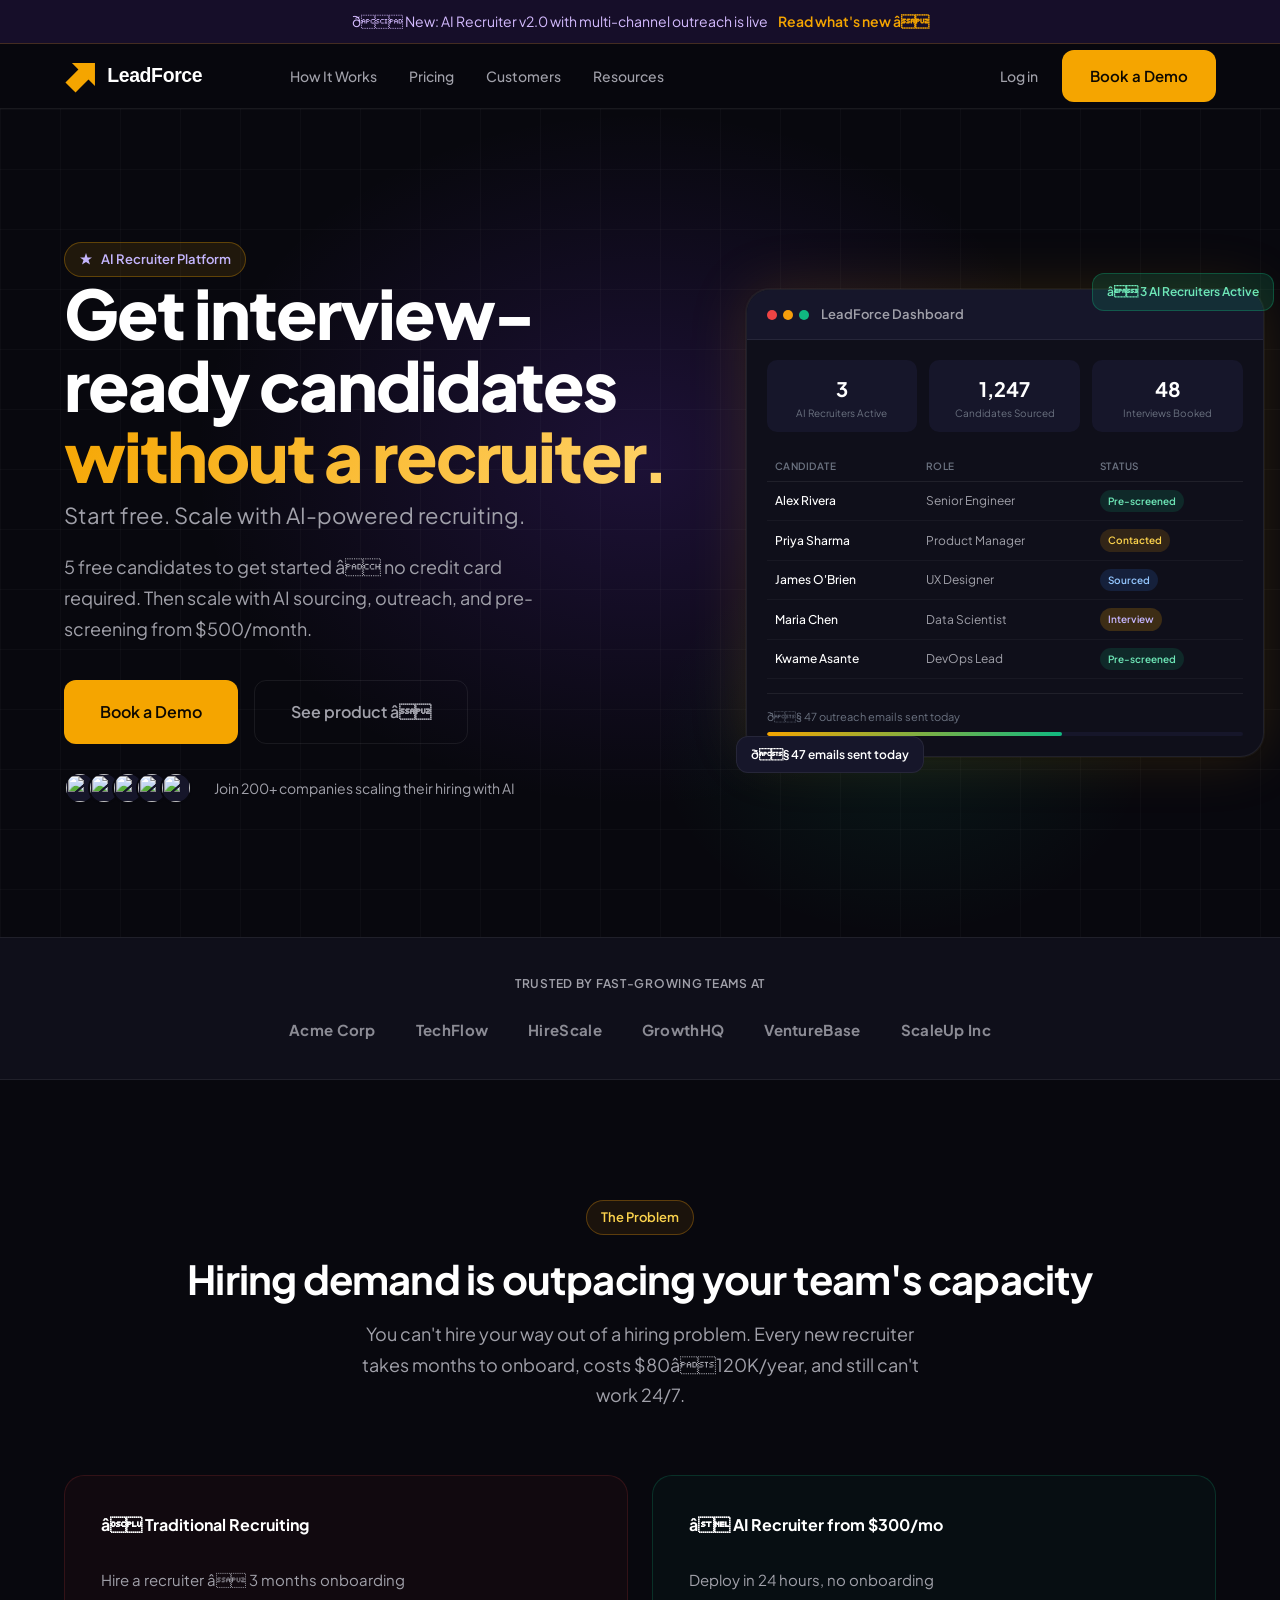
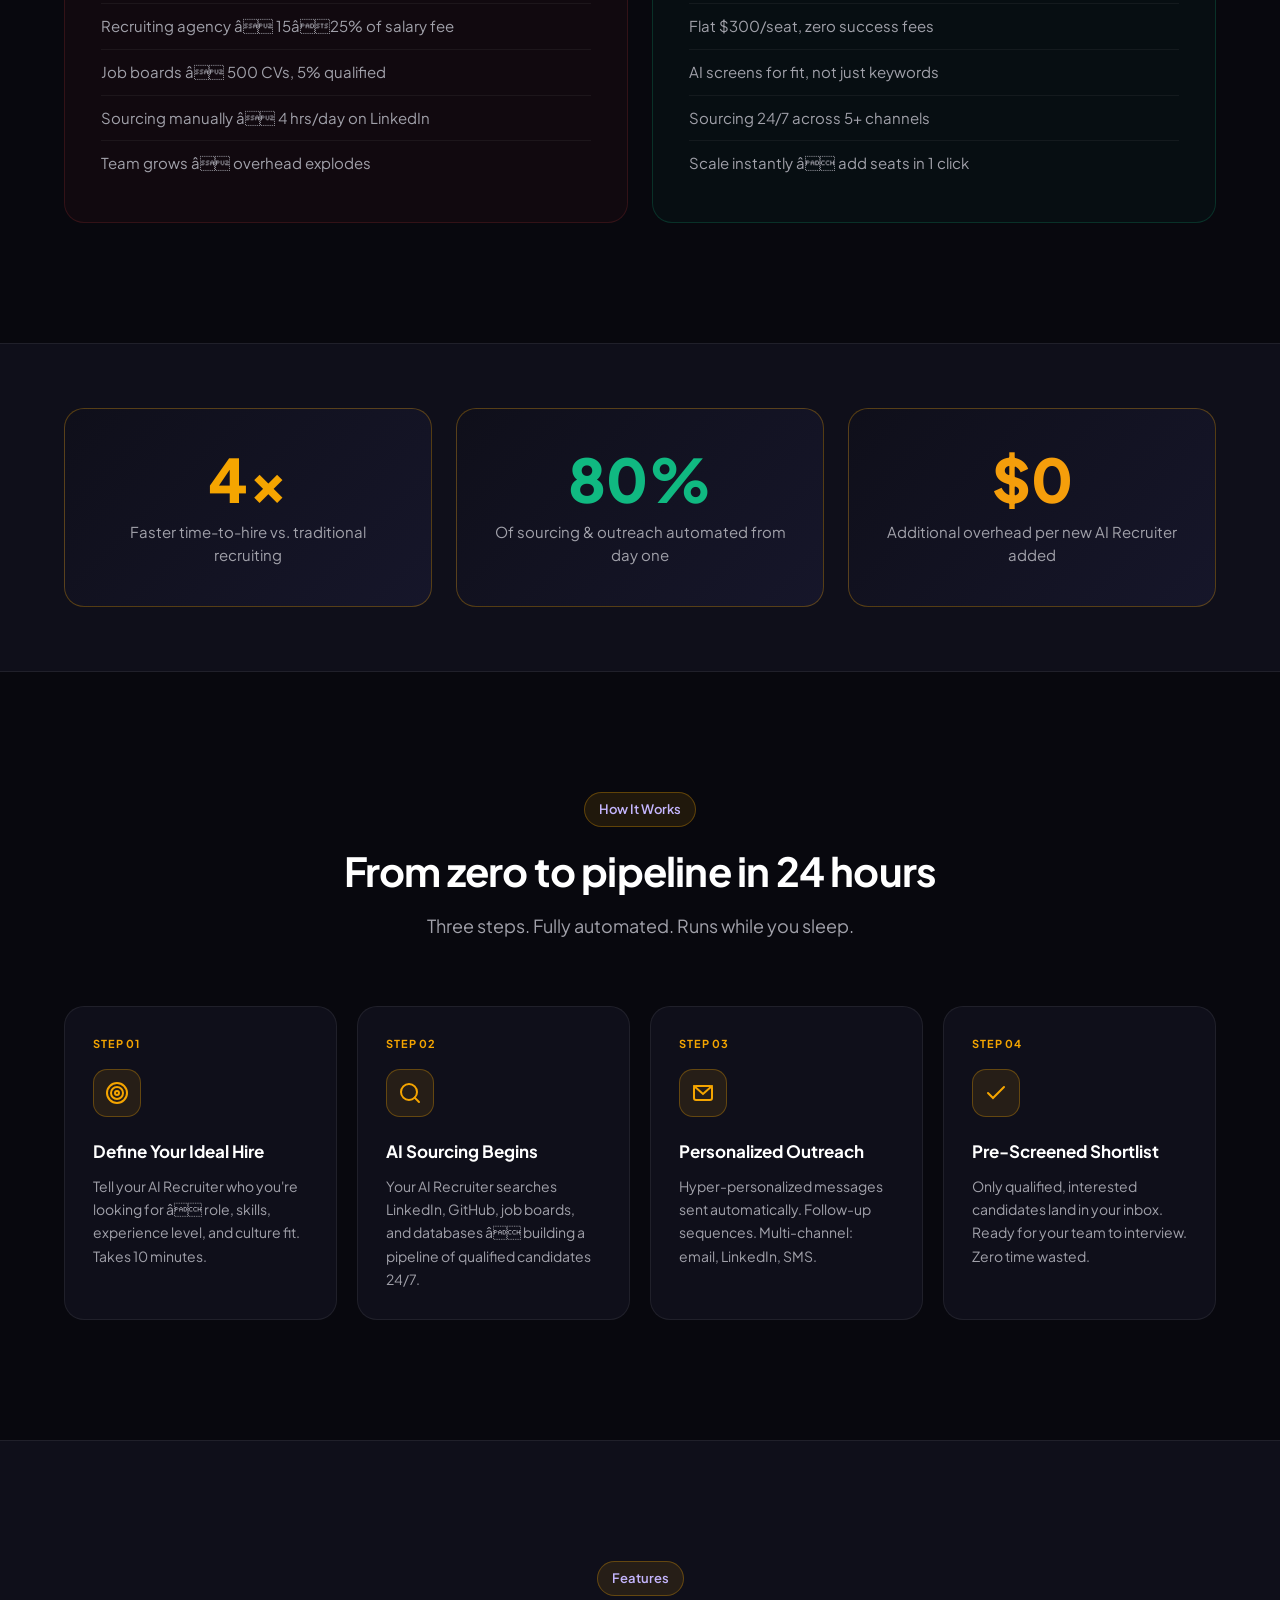
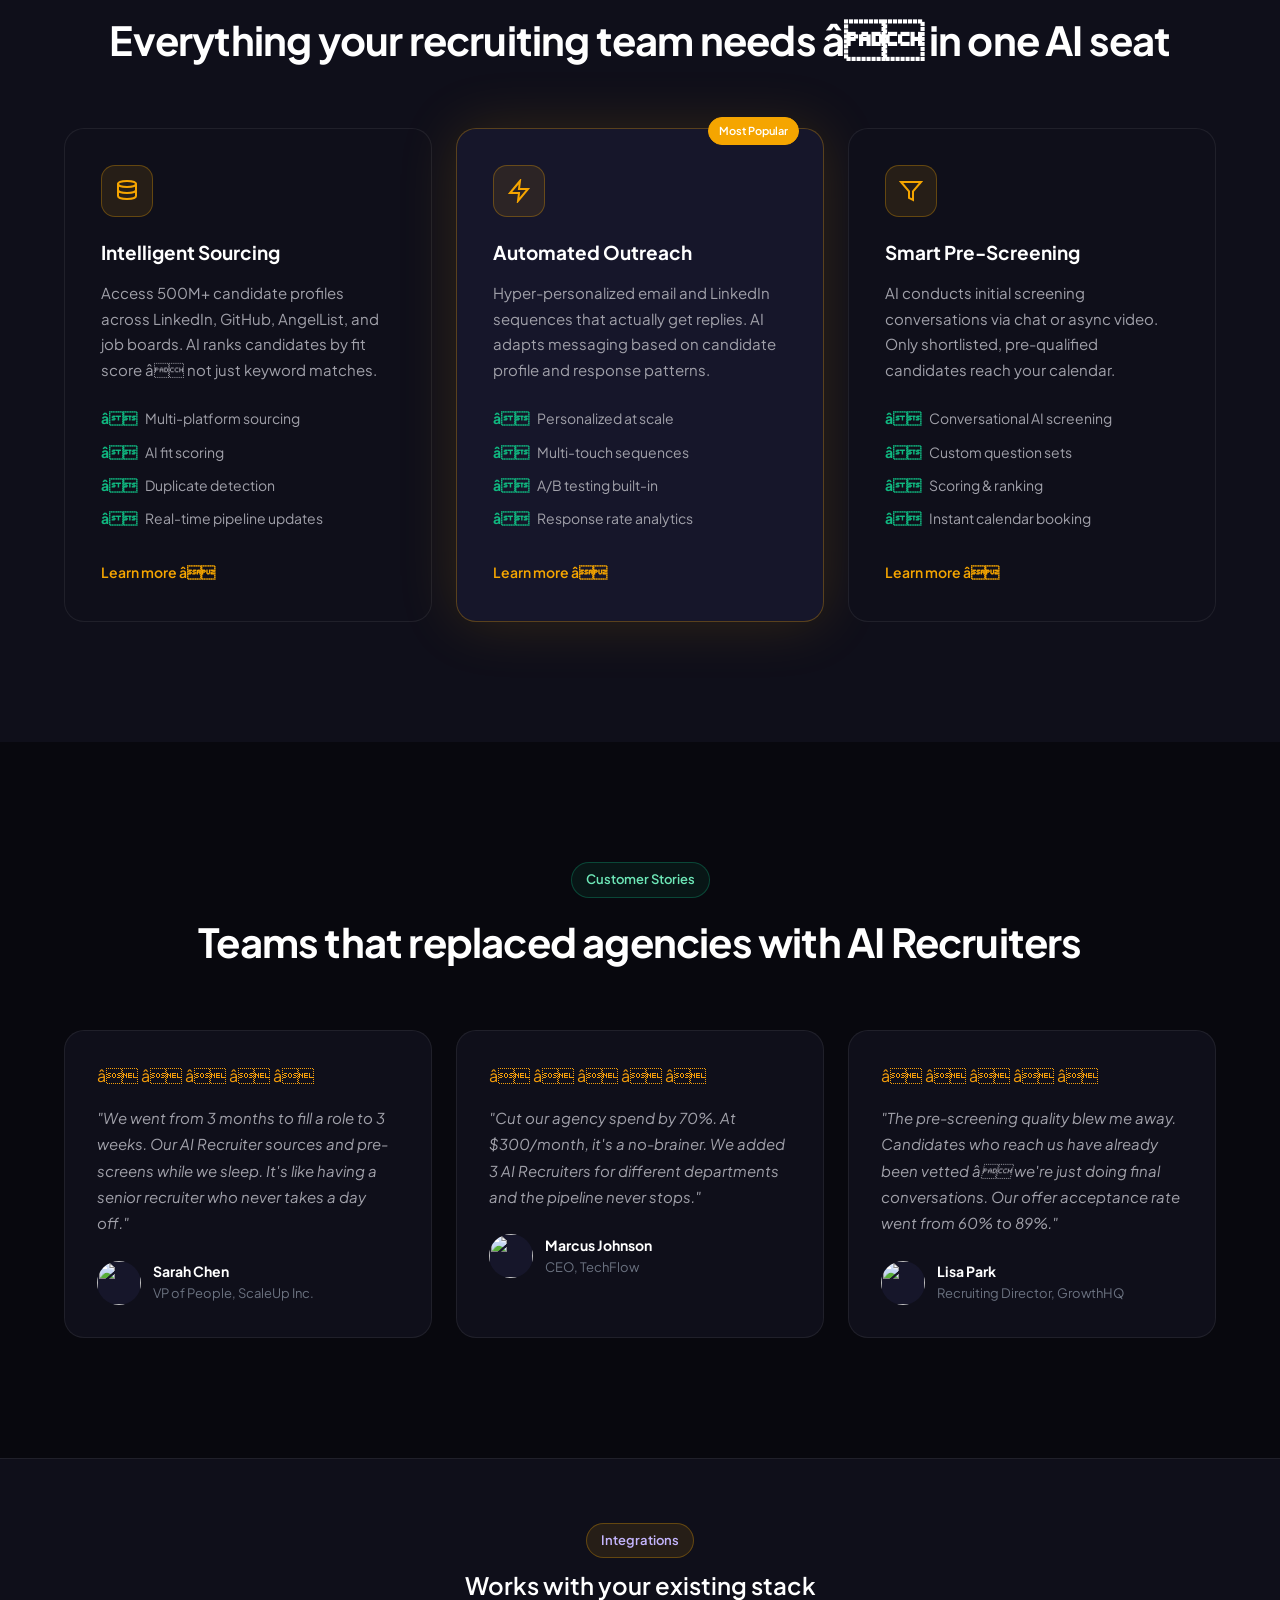
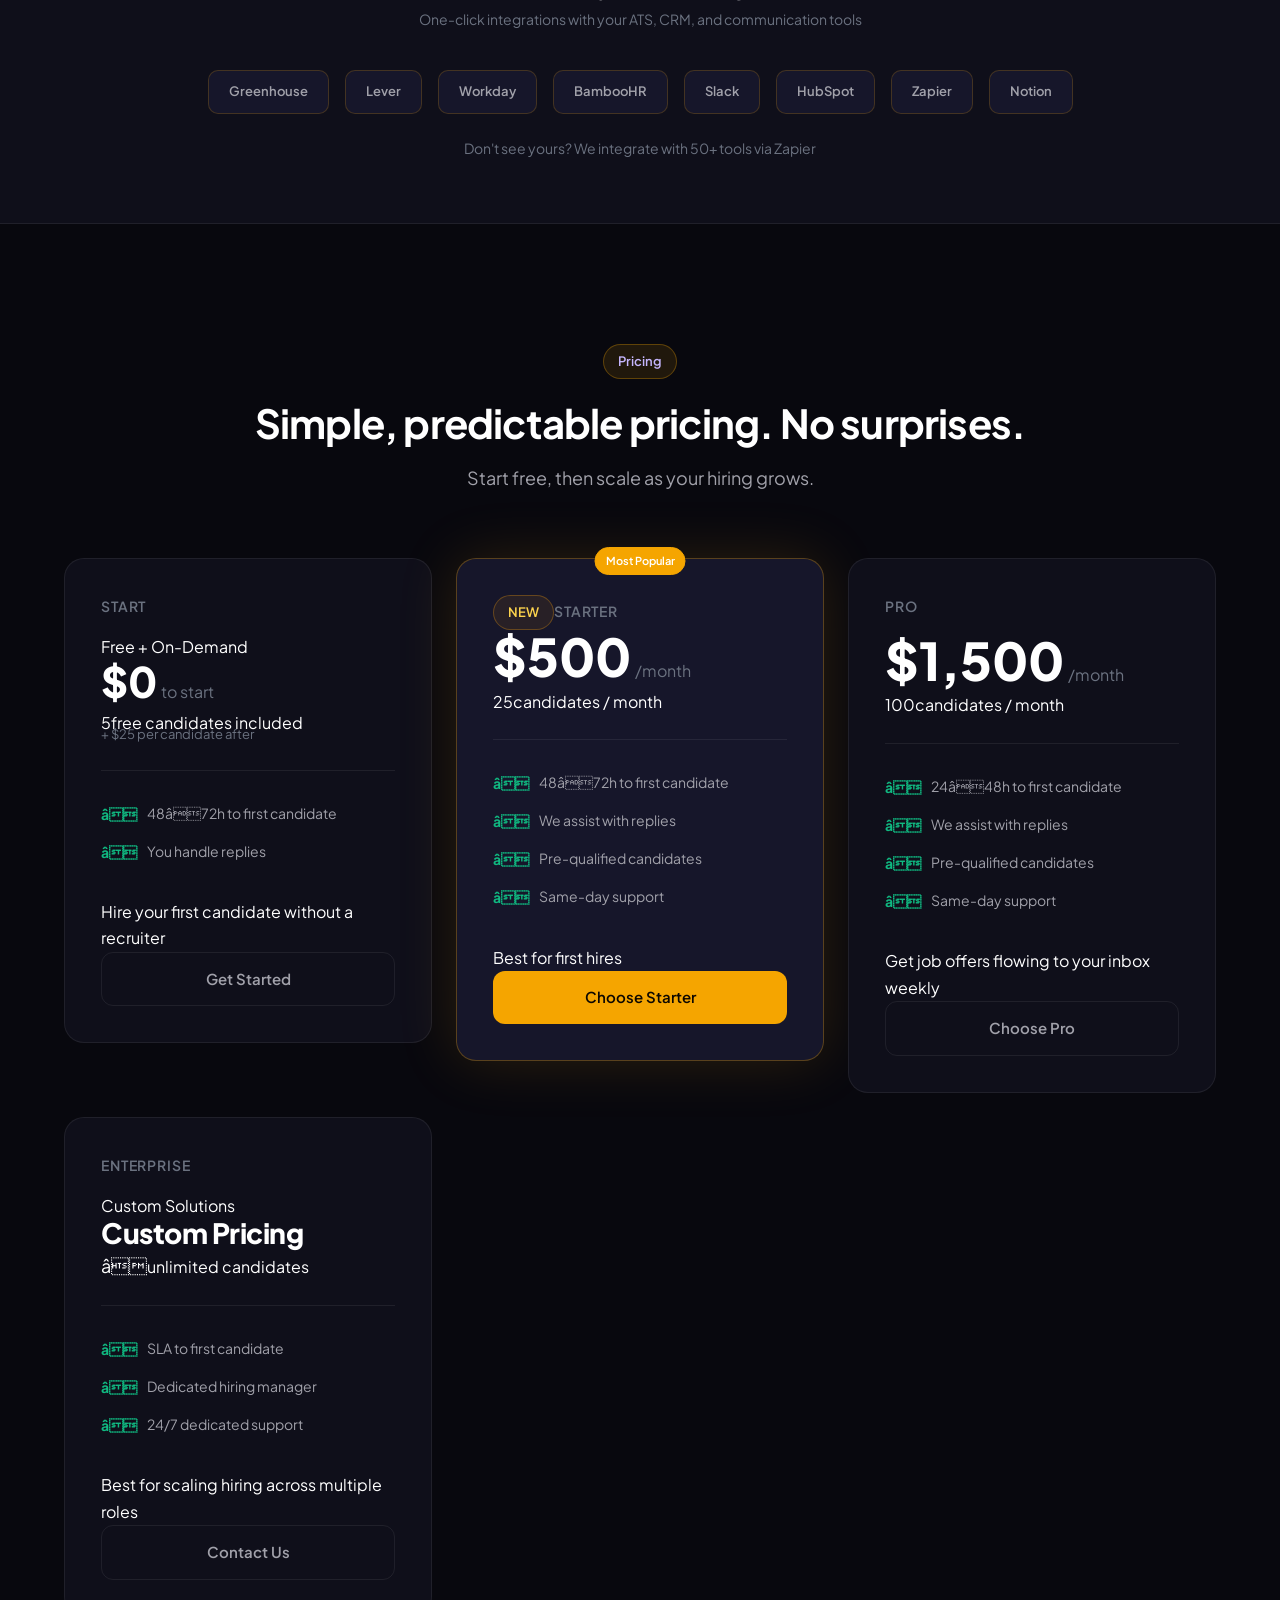
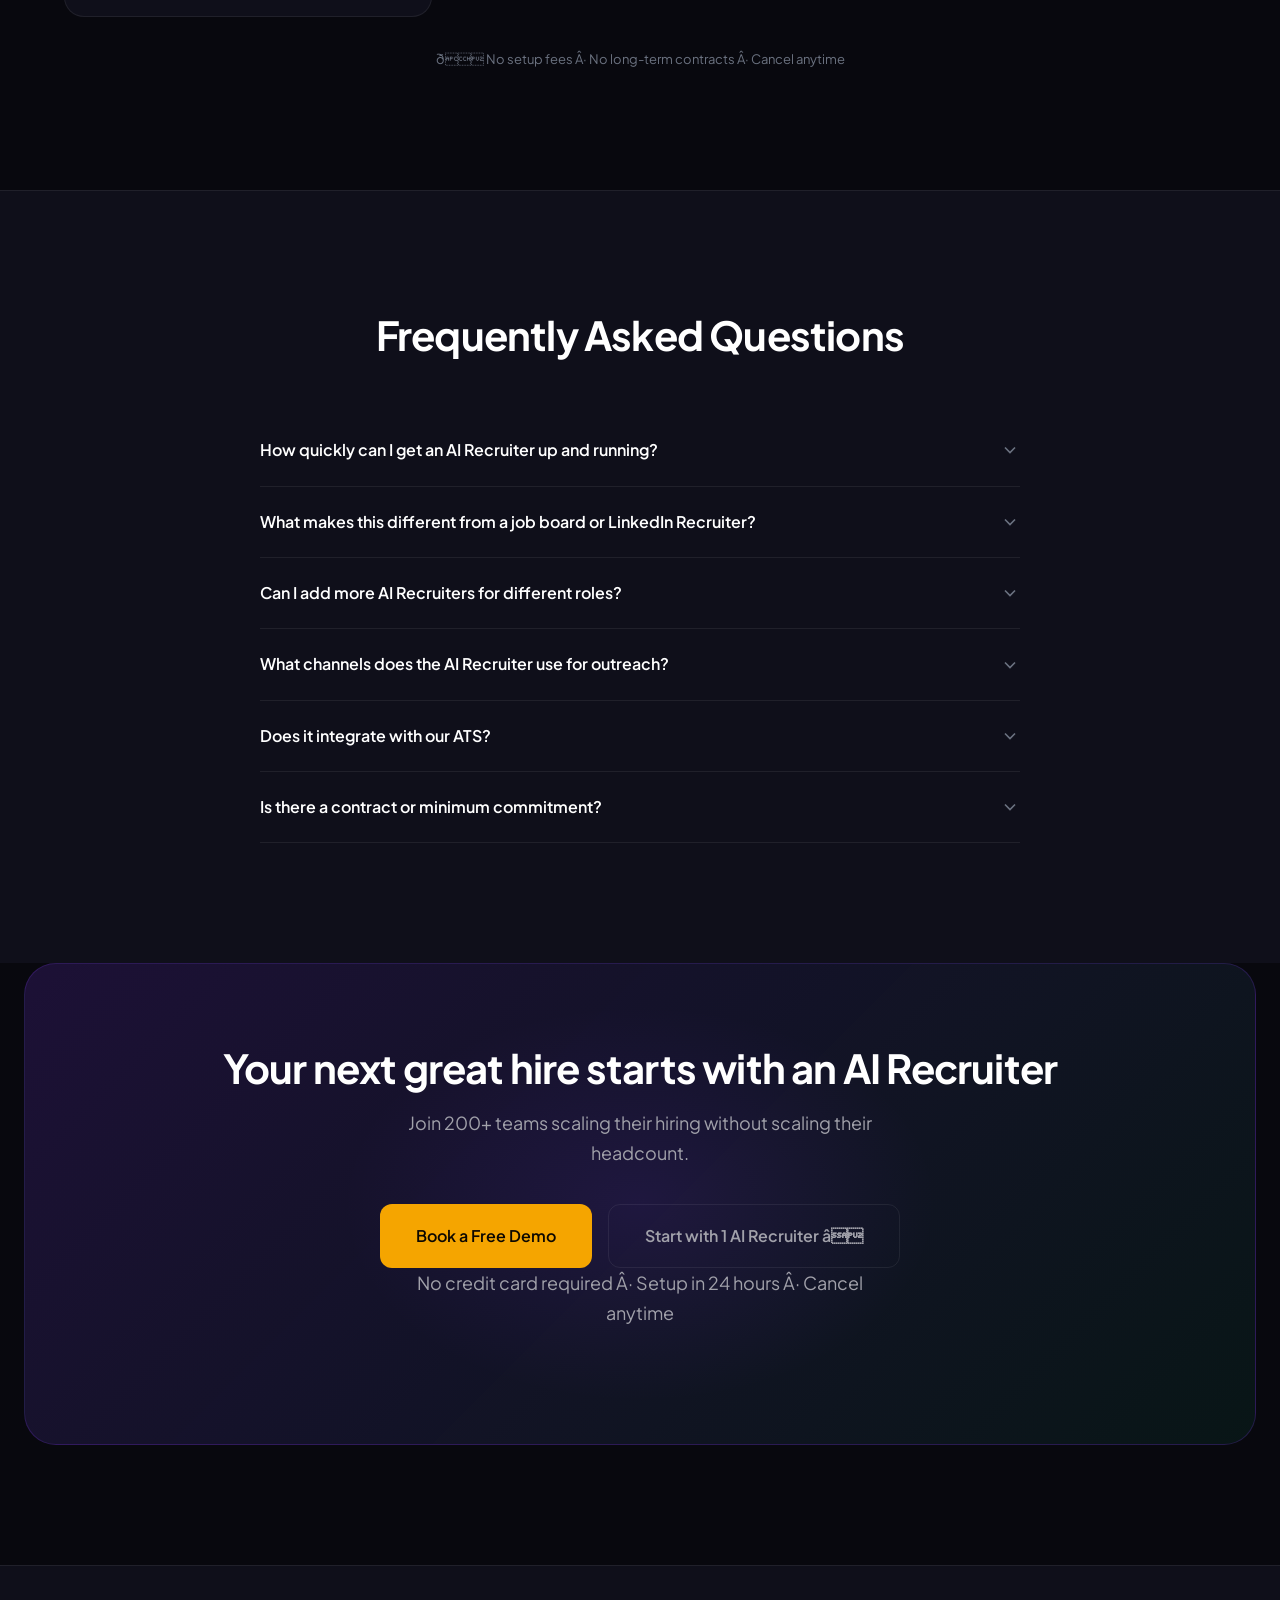
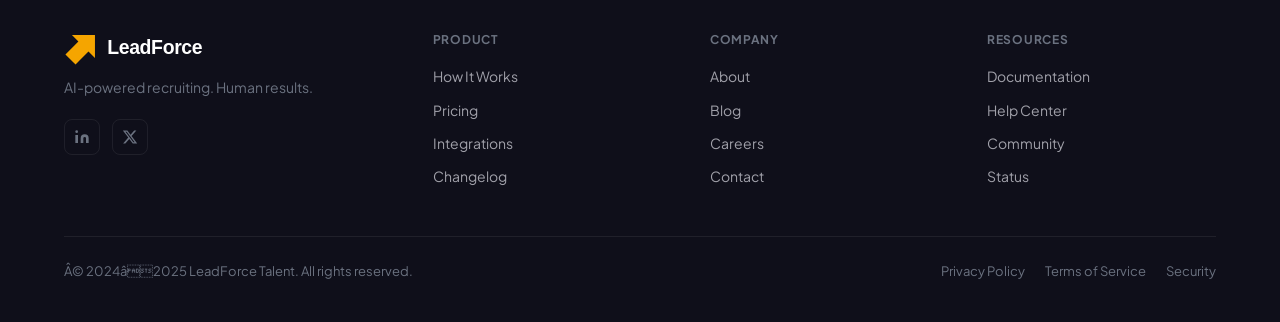
==== commit 580fa0fb: "Update index.html" ====
--- a/index.html
+++ b/index.html
@@ -3,7 +3,7 @@
 <head>
   <meta charset="UTF-8">
   <meta name="viewport" content="width=device-width, initial-scale=1.0">
-  <title>LeadForce Talent â Hire an AI Recruiter for $300/month</title>
+  <title>LeadForce Talent â Get Interview-Ready Candidates, Start Free</title>
   <link rel="stylesheet" href="assets/css/main.css">
 </head>
 <body>
@@ -44,9 +44,9 @@
     <div class="hero-inner">
       <div class="hero-text">
         <div class="hero-badge reveal"><span class="badge"><svg width="14" height="14" viewBox="0 0 14 14" fill="none"><path d="M7 1L8.5 5.5H13L9.5 8L11 12.5L7 10L3 12.5L4.5 8L1 5.5H5.5L7 1Z" fill="#C4B5FD"/></svg>AI Recruiter Platform</span></div>
-        <h1 class="hero-h1 reveal reveal-delay-1">Hire an AI Recruiter<br><span class="gradient-text">for $300/month.</span></h1>
-        <p class="hero-h1-sub reveal reveal-delay-1">Scale your hiring capacity. Without scaling your team.</p>
-        <p class="hero-sub reveal reveal-delay-2">Each AI Recruiter handles sourcing, outreach, and pre-screening â 24/7. Add more seats as your hiring grows. Cancel anytime.</p>
+        <h1 class="hero-h1 reveal reveal-delay-1">Get interview-ready candidates<br><span class="gradient-text">without a recruiter.</span></h1>
+        <p class="hero-h1-sub reveal reveal-delay-1">Start free. Scale with AI-powered recruiting.</p>
+        <p class="hero-sub reveal reveal-delay-2">5 free candidates to get started â no credit card required. Then scale with AI sourcing, outreach, and pre-screening from $500/month.</p>
         <div class="hero-ctas reveal reveal-delay-3">
           <a href="https://calendly.com/lftw/leadforcetalent-meeting" class="btn btn-primary btn-lg">Book a Demo</a>
           <a href="https://global.leadforcetalent.com/" class="btn btn-ghost btn-lg" target="_blank" rel="noopener">See product â</a>
@@ -246,41 +246,50 @@
   <div class="container">
     <div class="section-label reveal"><span class="badge">Pricing</span></div>
     <h2 class="h2 section-headline reveal">Simple, predictable pricing. No surprises.</h2>
-    <p class="section-sub reveal">Add AI Recruiters as you need them. Scale down anytime.</p>
-    <div class="pricing-toggle reveal">
-      <span class="toggle-label toggle-label-monthly active">Monthly</span>
-      <div class="toggle-switch"><div class="toggle-thumb"></div></div>
-      <span class="toggle-label toggle-label-annual">Annual</span>
-      <span class="annual-badge">Save 20%</span>
-    </div>
-    <div class="pricing-grid">
-      <div class="pricing-card reveal">
-        <div class="pricing-name">Starter</div>
-        <div class="pricing-price-row"><span class="pricing-amount" data-monthly="$300" data-annual="$240">$300</span><span class="pricing-suffix">/mo</span></div>
-        <div class="pricing-sub">per AI Recruiter seat</div>
+    <p class="section-sub reveal">Start free, then scale as your hiring grows.</p>
+    <div class="pricing-grid pricing-grid-4">
+      <div class="pricing-card pricing-card-flex reveal">
+        <div class="pricing-name">Start</div>
+        <div class="pricing-plan-sub">Free + On-Demand</div>
+        <div class="pricing-price-row"><span class="pricing-amount" style="font-size:42px;">$0</span><span class="pricing-suffix"> to start</span></div>
+        <div class="pricing-cand-chip"><span class="pricing-cand-num">5</span><span class="pricing-cand-label">free candidates included</span></div>
+        <div class="pricing-sub" style="margin-top:-12px;">+ $25 per candidate after</div>
         <hr class="pricing-divider">
-        <ul class="pricing-features"><li>1 AI Recruiter included</li><li>500 candidates sourced/mo</li><li>Automated email outreach</li><li>Basic pre-screening</li><li>ATS integration</li><li>Email support</li></ul>
-        <a href="pricing.html" class="btn btn-ghost btn-full">Get Started</a>
-      </div>
-      <div class="pricing-card pricing-card-featured reveal reveal-delay-1">
+        <ul class="pricing-features"><li>48â72h to first candidate</li><li>You handle replies</li></ul>
+        <div class="pricing-bottom-note">Hire your first candidate without a recruiter</div>
+        <a href="https://calendly.com/lftw/leadforcetalent-meeting" class="btn btn-ghost btn-full">Get Started</a>
+      </div>
+      <div class="pricing-card pricing-card-featured pricing-card-flex reveal reveal-delay-1">
         <div class="pricing-badge-wrap"><span class="badge badge-featured">Most Popular</span></div>
-        <div class="pricing-name">Growth</div>
-        <div class="pricing-price-row"><span class="pricing-amount" data-monthly="$240" data-annual="$192">$240</span><span class="pricing-suffix">/mo per seat</span></div>
-        <div class="pricing-sub">3 AI Recruiters minimum</div>
+        <div class="pricing-name-with-badge"><span class="badge badge-warning pricing-new-badge">NEW</span><span class="pricing-name">Starter</span></div>
+        <div class="pricing-price-row"><span class="pricing-amount">$500</span><span class="pricing-suffix">/month</span></div>
+        <div class="pricing-cand-chip"><span class="pricing-cand-num">25</span><span class="pricing-cand-label">candidates / month</span></div>
         <hr class="pricing-divider">
-        <ul class="pricing-features"><li>Everything in Starter</li><li>2,200 candidates sourced/mo</li><li>LinkedIn + Email outreach</li><li>Advanced pre-screening</li><li>A/B testing sequences</li><li>Analytics dashboard</li><li>Priority support</li></ul>
-        <a href="https://calendly.com/lftw/leadforcetalent-meeting" class="btn btn-primary btn-full">Book a Demo</a>
-      </div>
-      <div class="pricing-card reveal reveal-delay-2">
+        <ul class="pricing-features"><li>48â72h to first candidate</li><li>We assist with replies</li><li>Pre-qualified candidates</li><li>Same-day support</li></ul>
+        <div class="pricing-bottom-note">Best for first hires</div>
+        <a href="https://calendly.com/lftw/leadforcetalent-meeting" class="btn btn-primary btn-full">Choose Starter</a>
+      </div>
+      <div class="pricing-card pricing-card-flex reveal reveal-delay-2">
+        <div class="pricing-name">Pro</div>
+        <div class="pricing-price-row"><span class="pricing-amount">$1,500</span><span class="pricing-suffix">/month</span></div>
+        <div class="pricing-cand-chip"><span class="pricing-cand-num">100</span><span class="pricing-cand-label">candidates / month</span></div>
+        <hr class="pricing-divider">
+        <ul class="pricing-features"><li>24â48h to first candidate</li><li>We assist with replies</li><li>Pre-qualified candidates</li><li>Same-day support</li></ul>
+        <div class="pricing-bottom-note">Get job offers flowing to your inbox weekly</div>
+        <a href="https://calendly.com/lftw/leadforcetalent-meeting" class="btn btn-ghost btn-full">Choose Pro</a>
+      </div>
+      <div class="pricing-card pricing-card-flex reveal reveal-delay-3">
         <div class="pricing-name">Enterprise</div>
-        <div class="pricing-price-row"><span class="pricing-amount" style="font-size:36px;" data-monthly="Custom" data-annual="Custom">Custom</span></div>
-        <div class="pricing-sub">10+ AI Recruiters</div>
+        <div class="pricing-plan-sub">Custom Solutions</div>
+        <div class="pricing-price-row"><span class="pricing-amount" style="font-size:28px;letter-spacing:-0.5px;">Custom Pricing</span></div>
+        <div class="pricing-cand-chip"><span class="pricing-cand-num" style="font-size:18px;">â</span><span class="pricing-cand-label">unlimited candidates</span></div>
         <hr class="pricing-divider">
-        <ul class="pricing-features"><li>Everything in Growth</li><li>Unlimited candidates</li><li>Custom AI training</li><li>White-label options</li><li>Dedicated success manager</li><li>SLA guarantee</li><li>SSO & security review</li></ul>
-        <a href="#" class="btn btn-ghost btn-full">Talk to Sales</a>
-      </div>
-    </div>
-    <p class="pricing-trust reveal">ð No setup fees. No long-term contracts. Cancel anytime.</p>
+        <ul class="pricing-features"><li>SLA to first candidate</li><li>Dedicated hiring manager</li><li>24/7 dedicated support</li></ul>
+        <div class="pricing-bottom-note">Best for scaling hiring across multiple roles</div>
+        <a href="https://calendly.com/lftw/leadforcetalent-meeting" class="btn btn-ghost btn-full">Contact Us</a>
+      </div>
+    </div>
+    <p class="pricing-trust reveal">ð No setup fees Â· No long-term contracts Â· Cancel anytime</p>
   </div>
 </section>
 
@@ -321,11 +330,11 @@
         </div>
       </div>
       <div><div class="footer-col-heading">Product</div><div class="footer-links"><a href="how-it-works.html">How It Works</a><a href="pricing.html">Pricing</a><a href="#">Integrations</a><a href="#">Changelog</a></div></div>
-      <div><div class="footer-col-heading">Company</div><div class="footer-links"><a href="#">About</a><a href="#">Blog</a><a href="#">Careers</a><a href="#">Contact</a></div></div>
+      <div><div class="footer-col-heading">Company</div><div class="footer-links"><a href="#">About</a><a href="#">Blog</a><a href="#">Careers</a><a href="https://calendly.com/lftw/leadforcetalent-meeting">Contact</a></div></div>
       <div><div class="footer-col-heading">Resources</div><div class="footer-links"><a href="#">Documentation</a><a href="#">Help Center</a><a href="#">Community</a><a href="#">Status</a></div></div>
     </div>
     <div class="footer-bottom">
-      <span>Â© 2025 LeadForce Talent. All rights reserved.</span>
+      <span>Â© 2024â2025 LeadForce Talent. All rights reserved.</span>
       <div class="footer-legal"><a href="#">Privacy Policy</a><a href="#">Terms of Service</a><a href="#">Security</a></div>
     </div>
   </div>
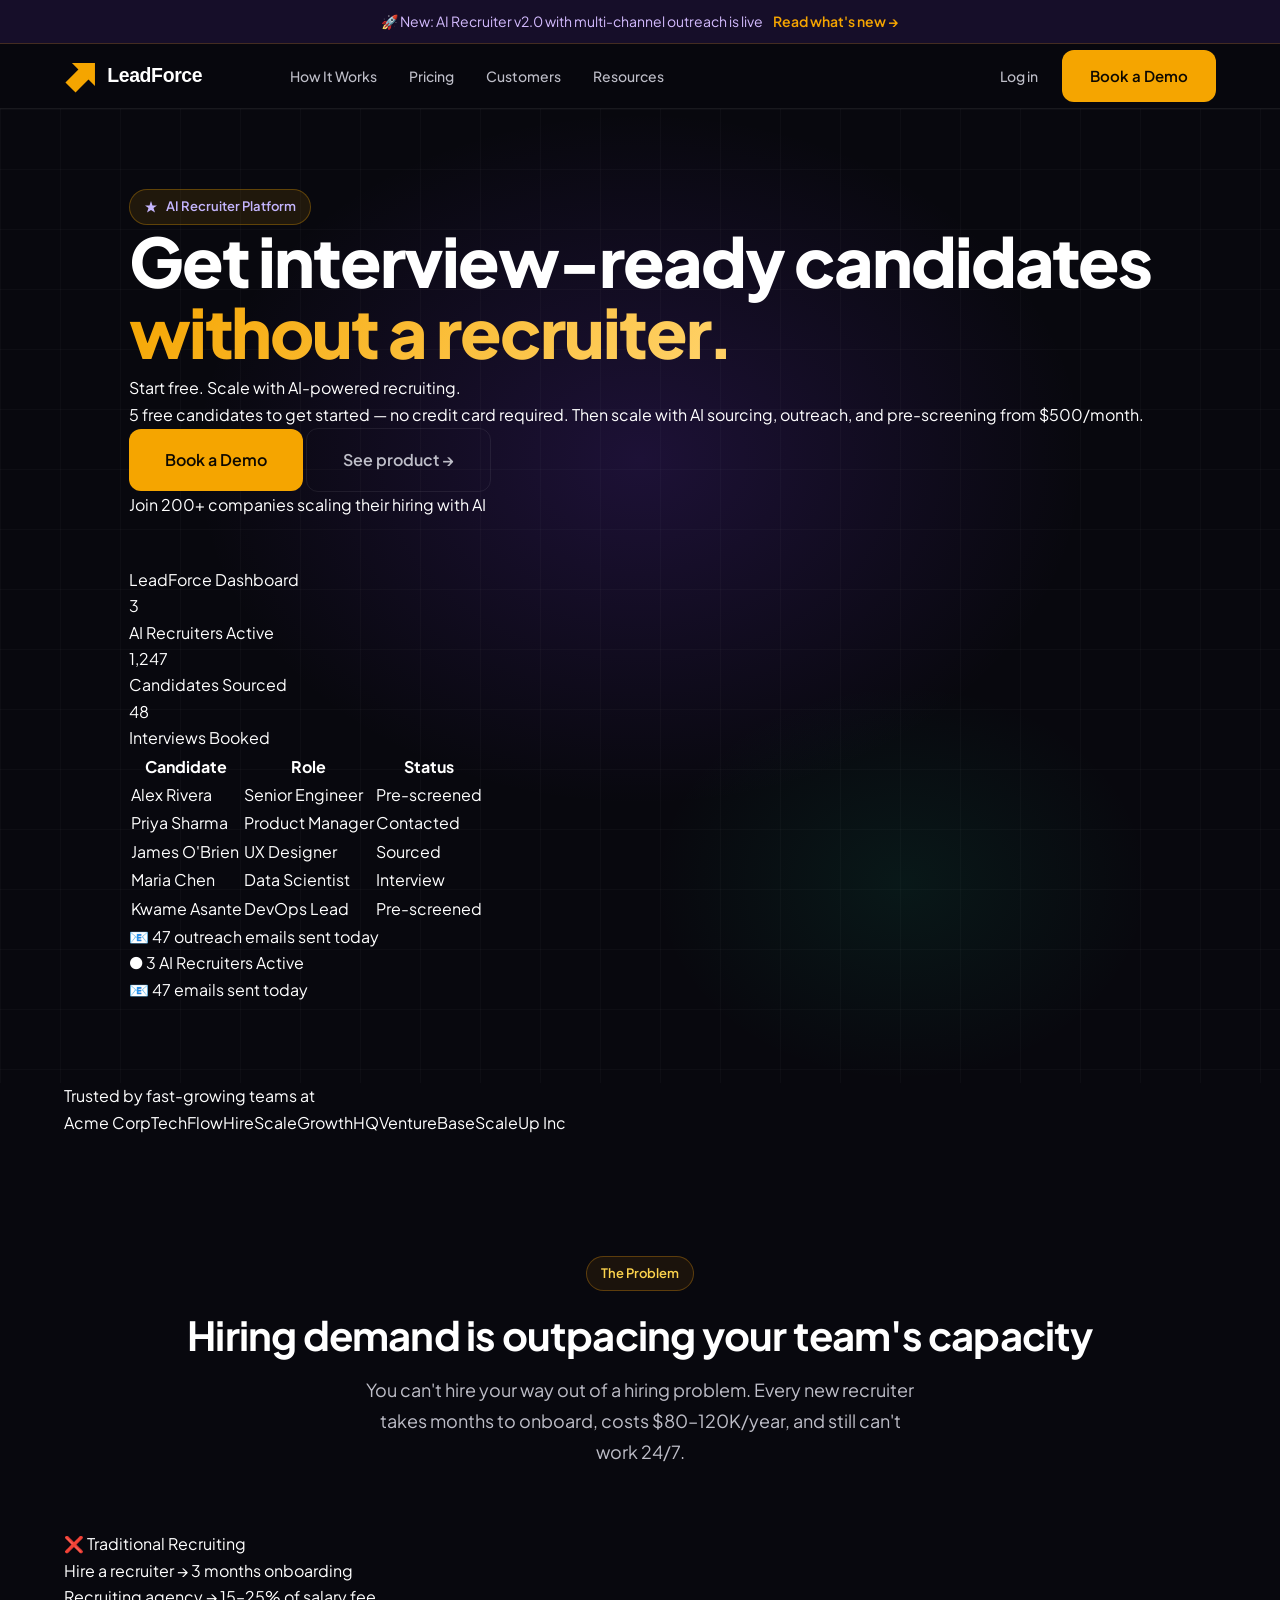
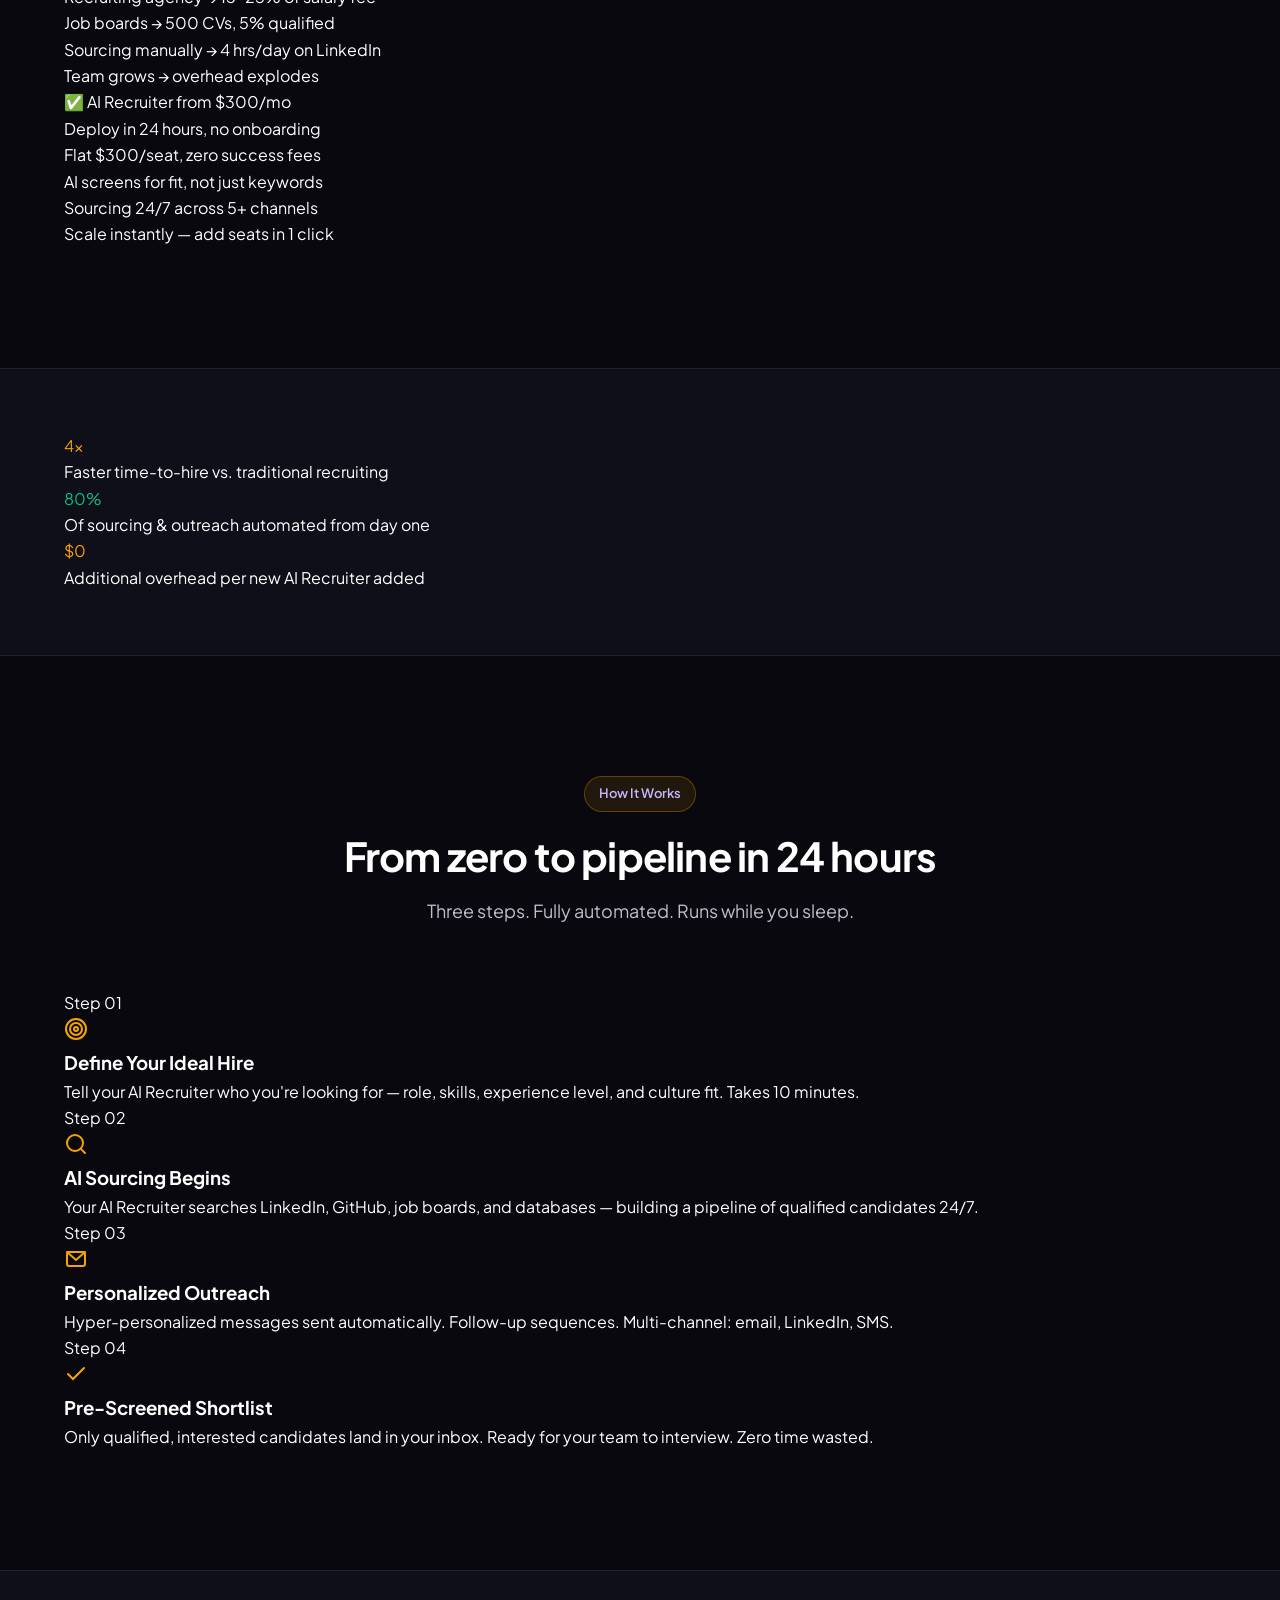
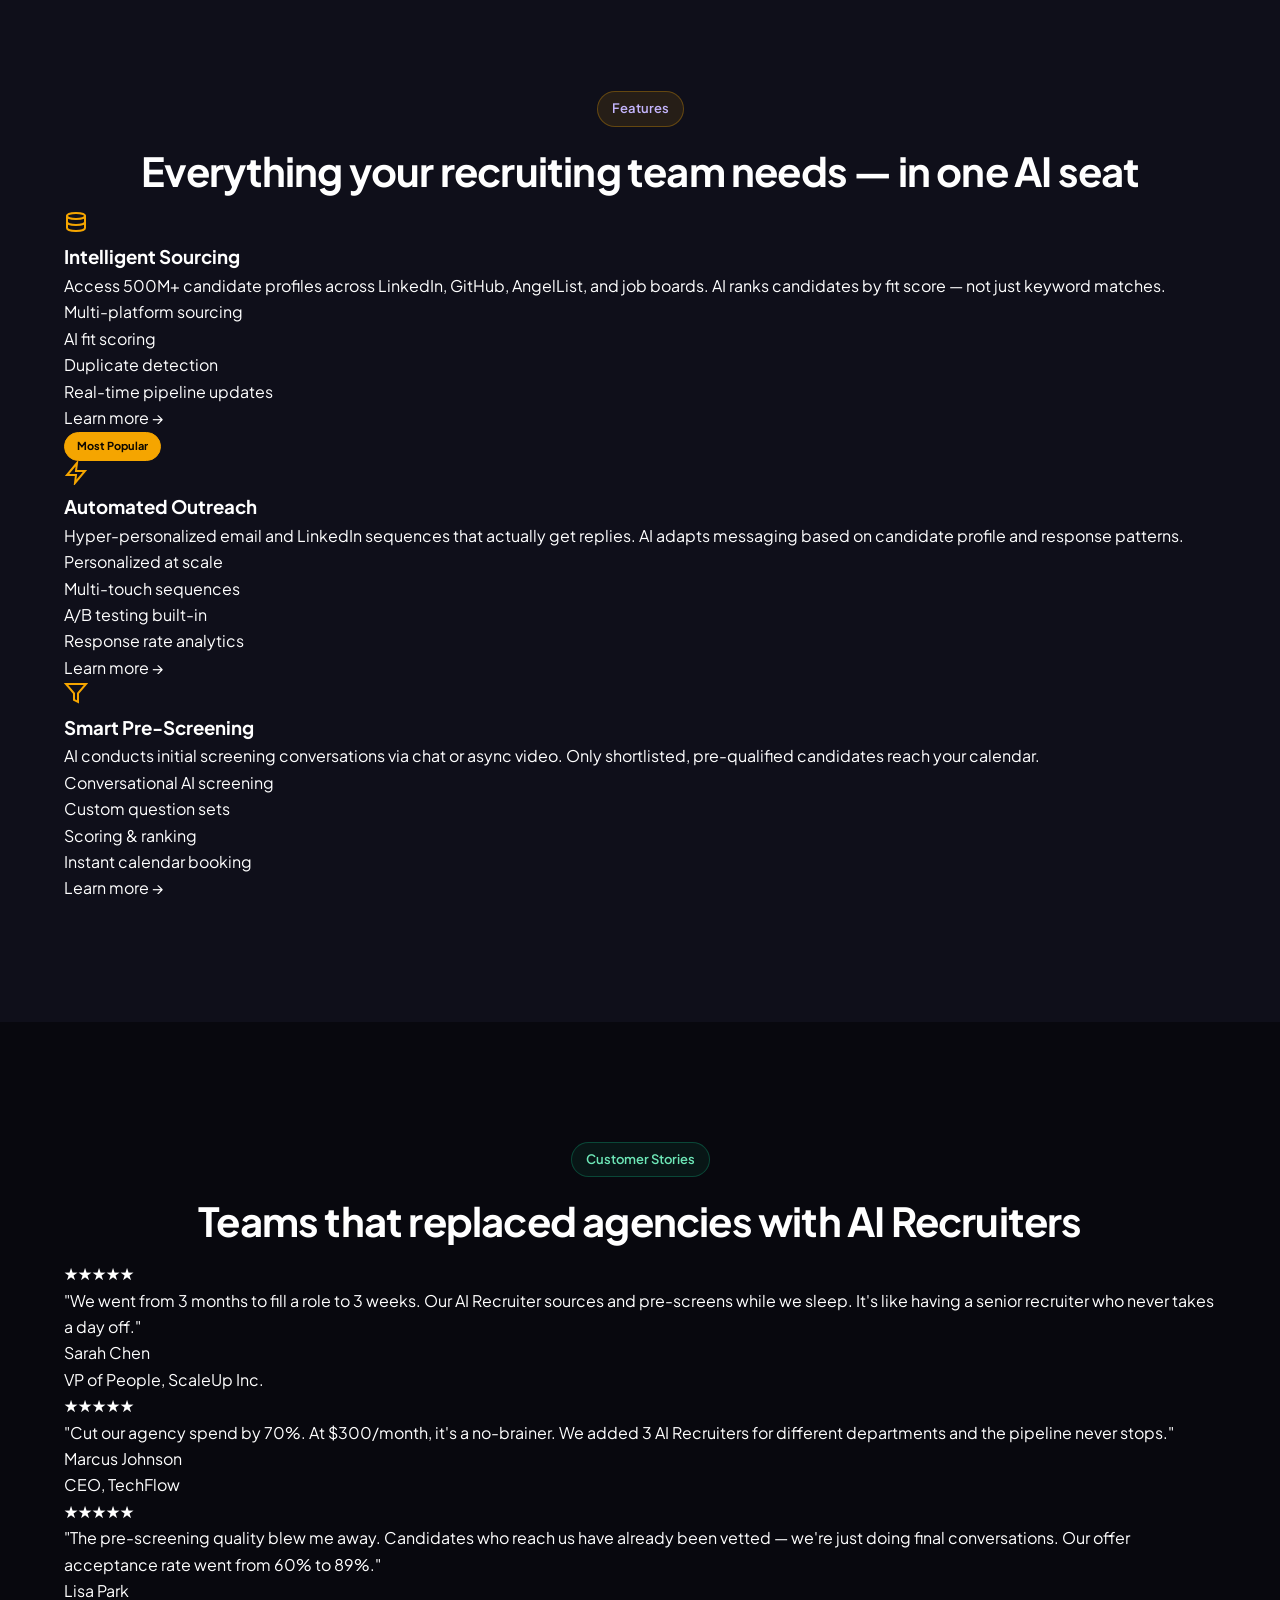
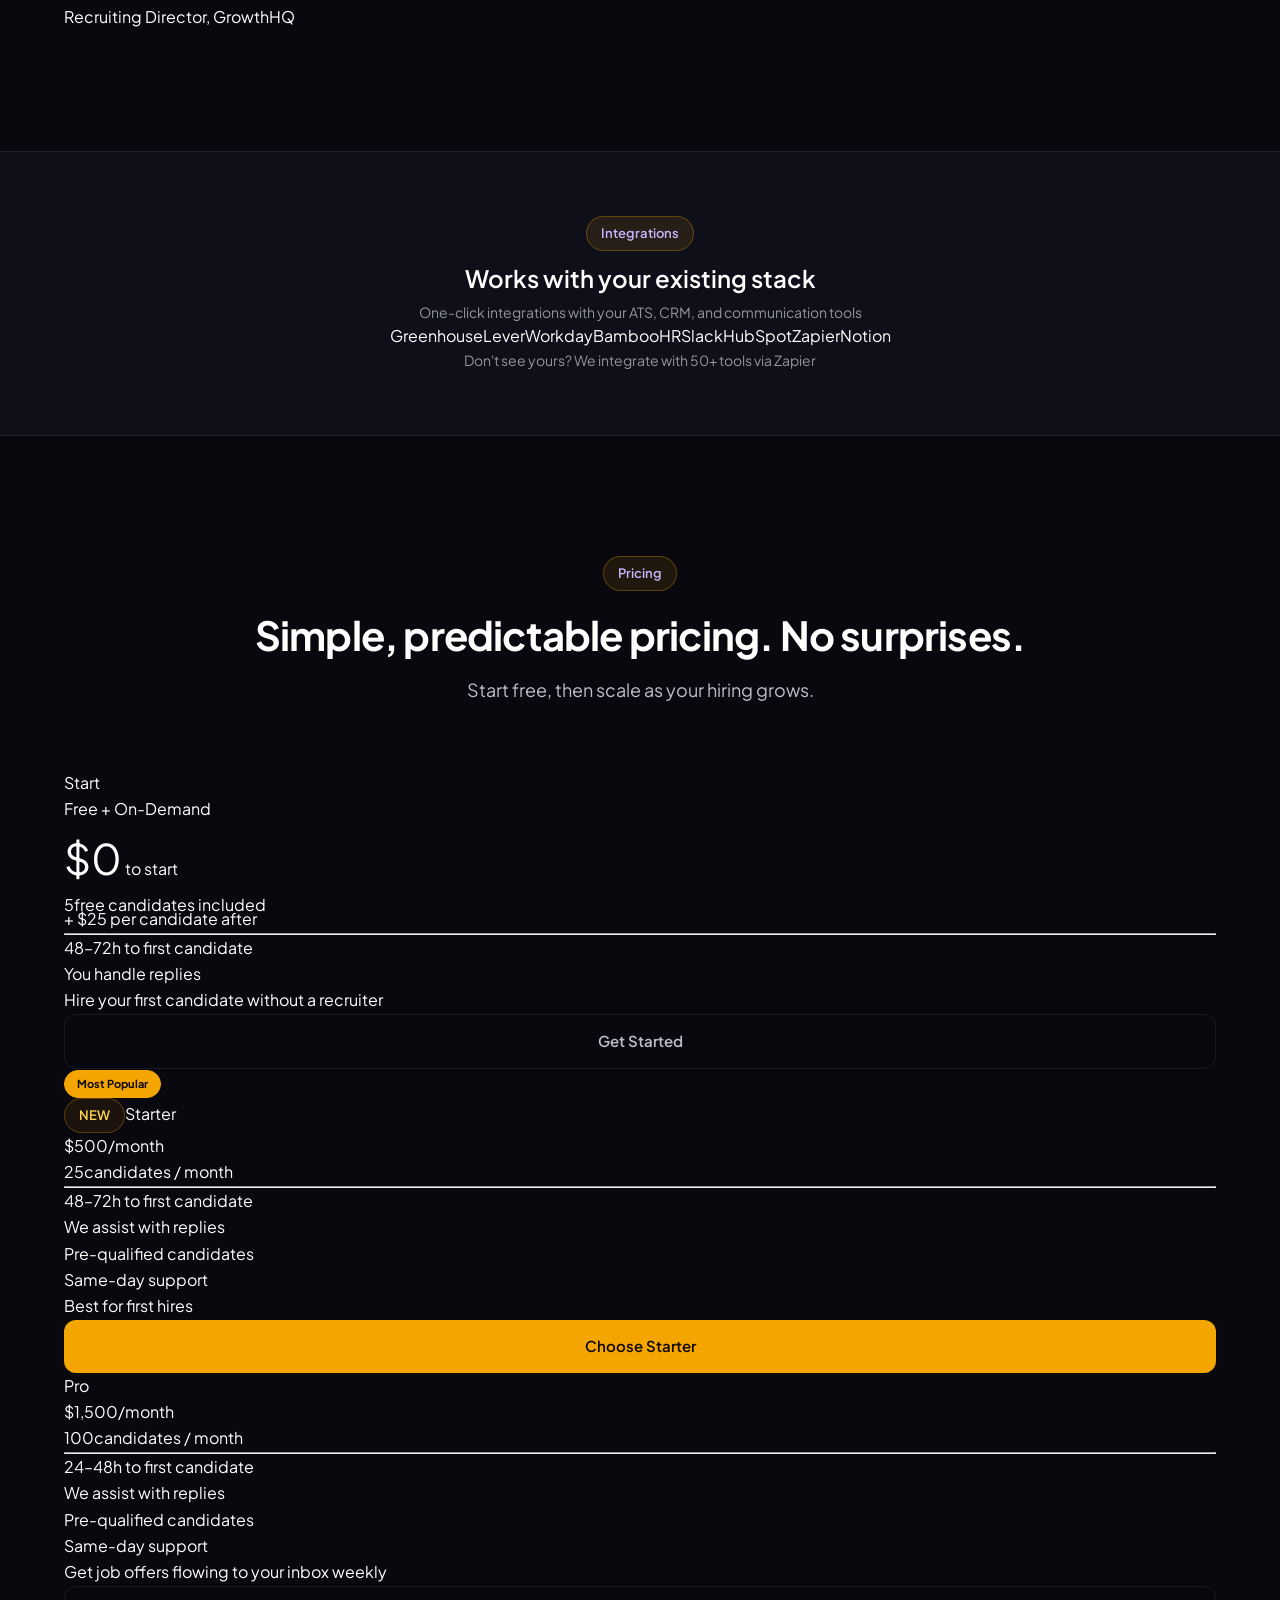
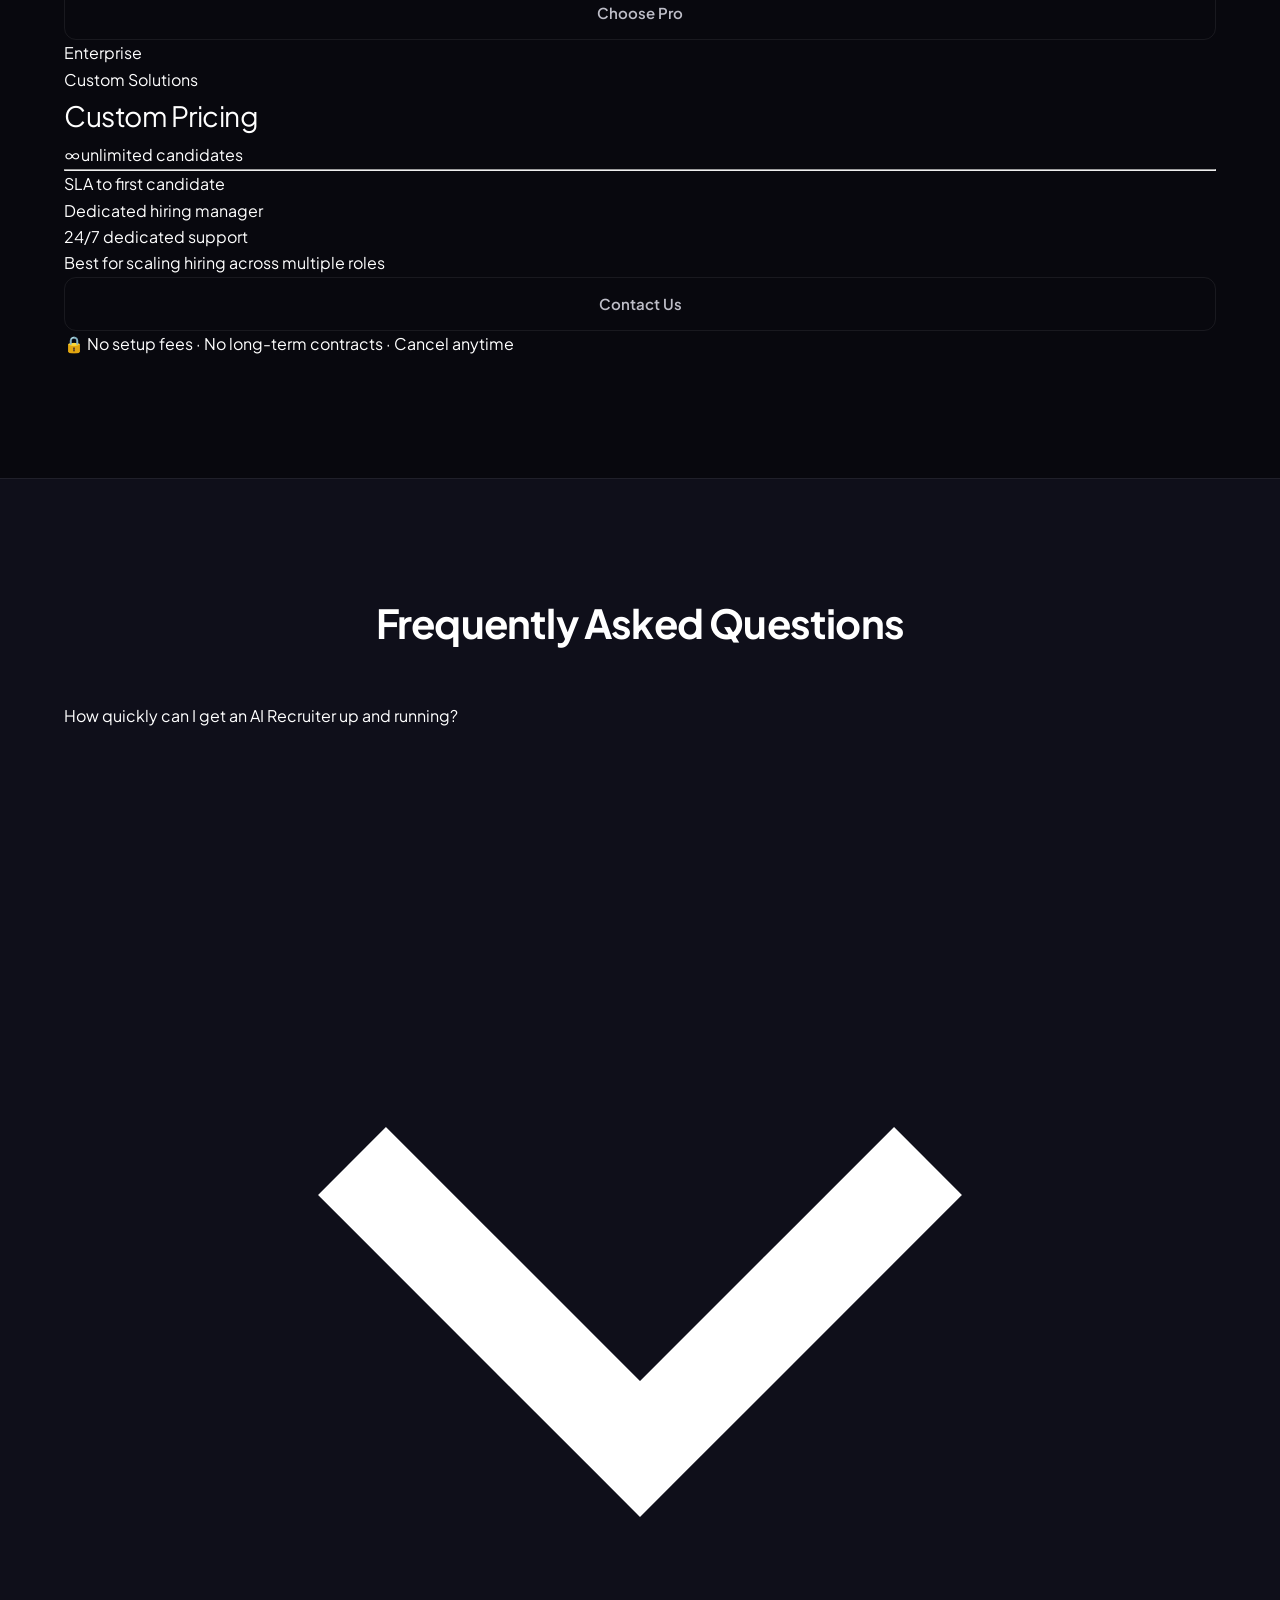
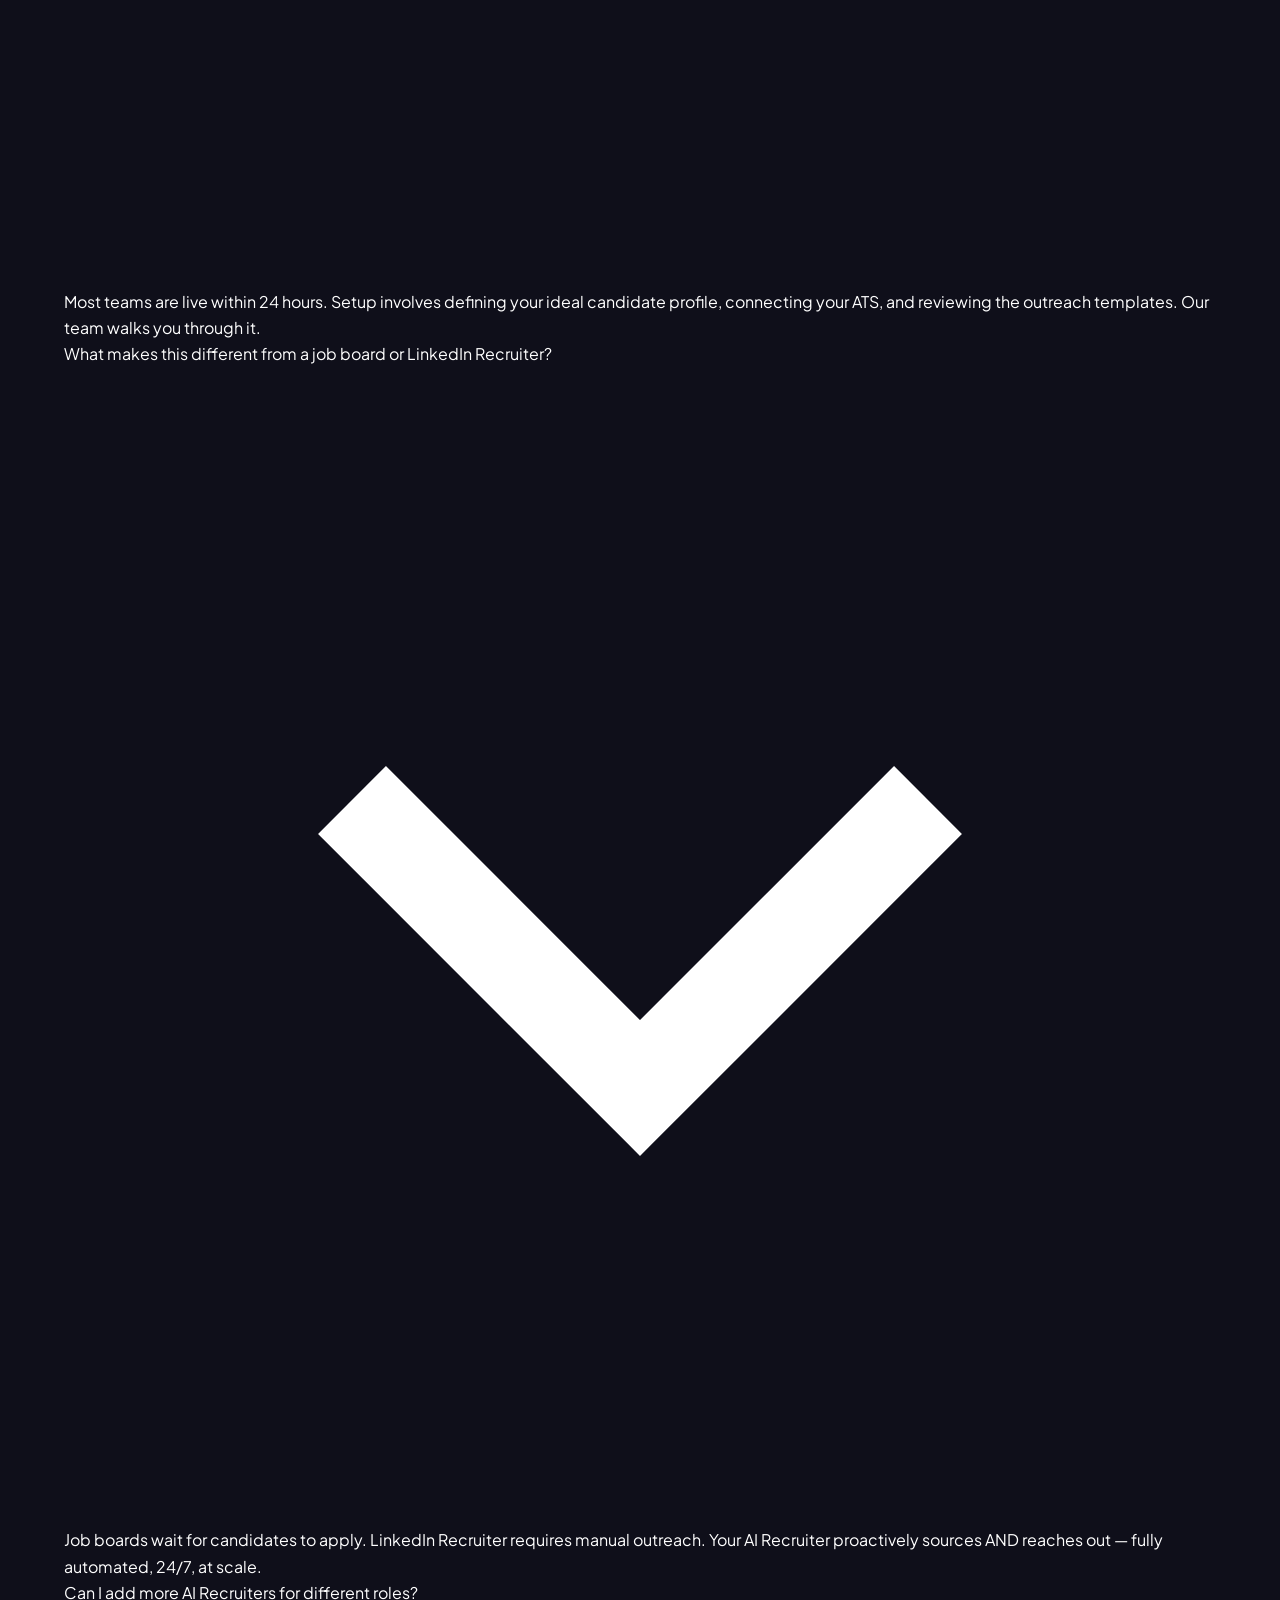
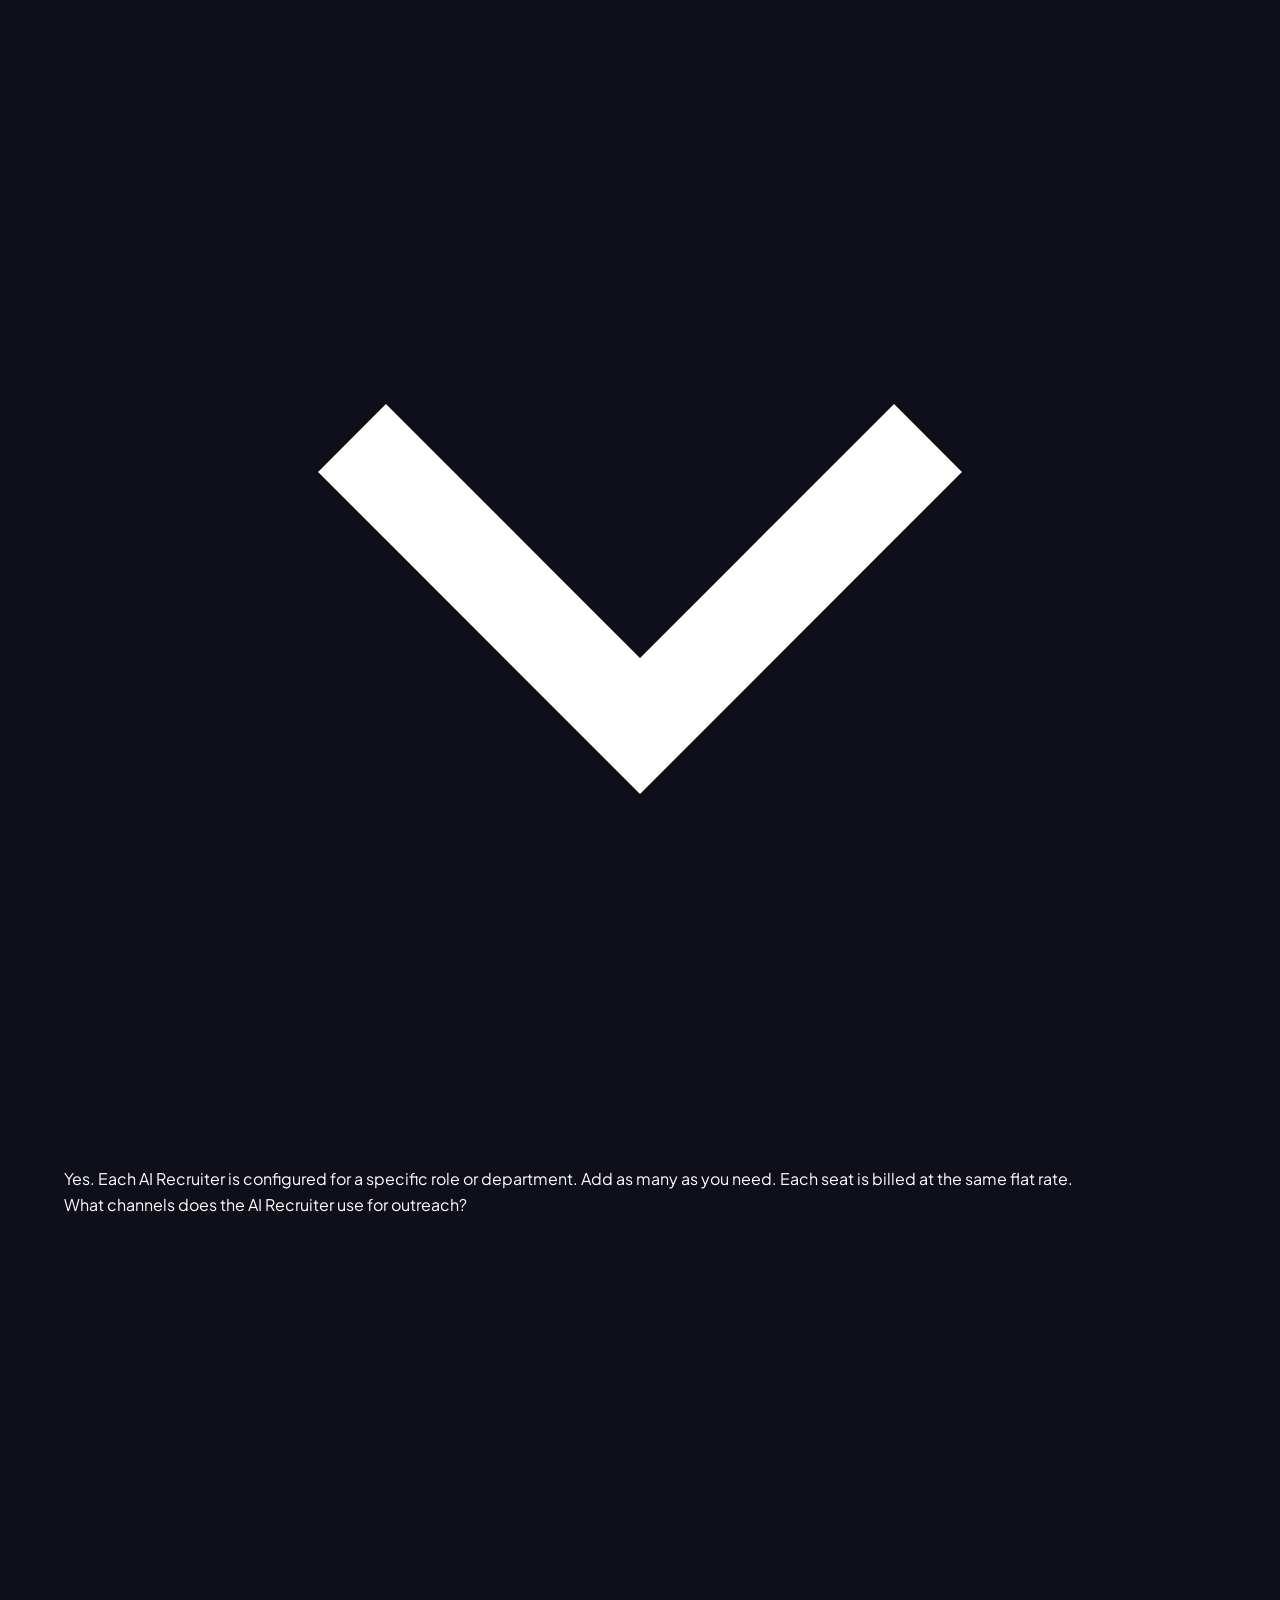
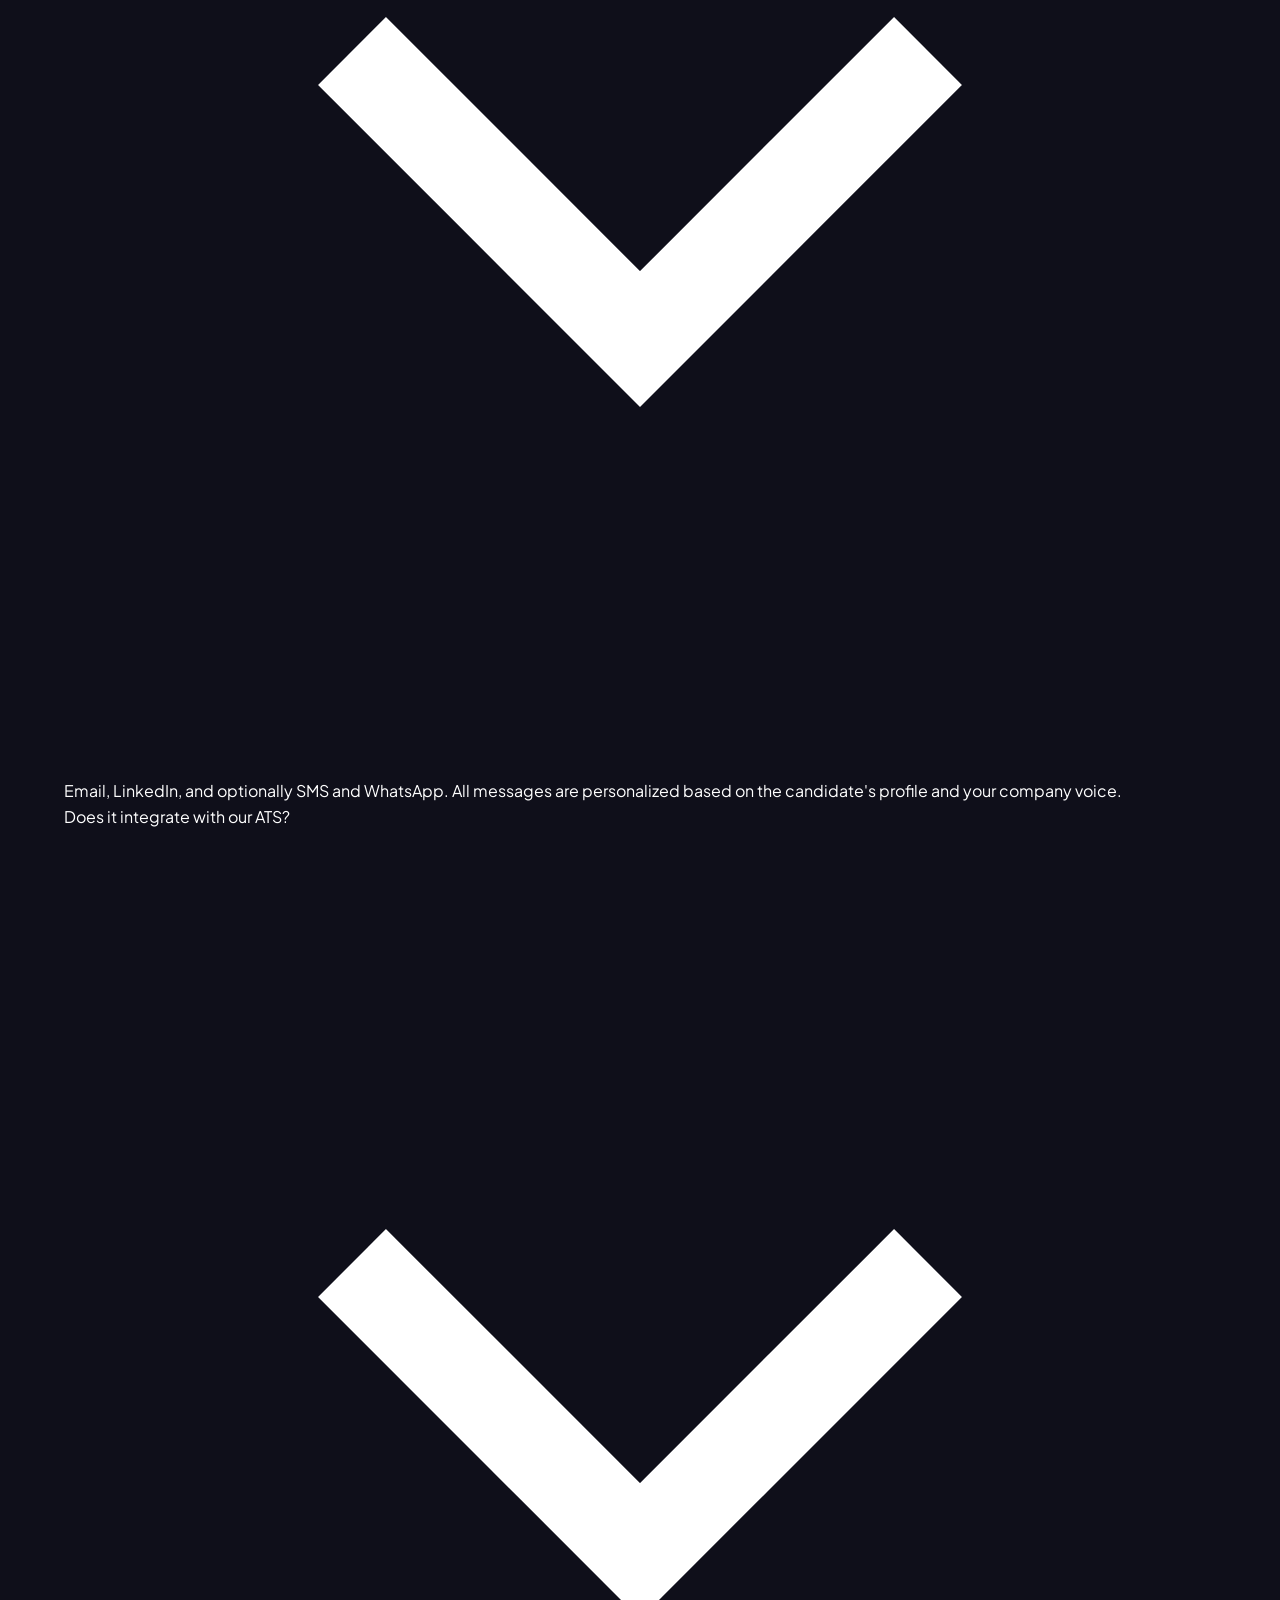
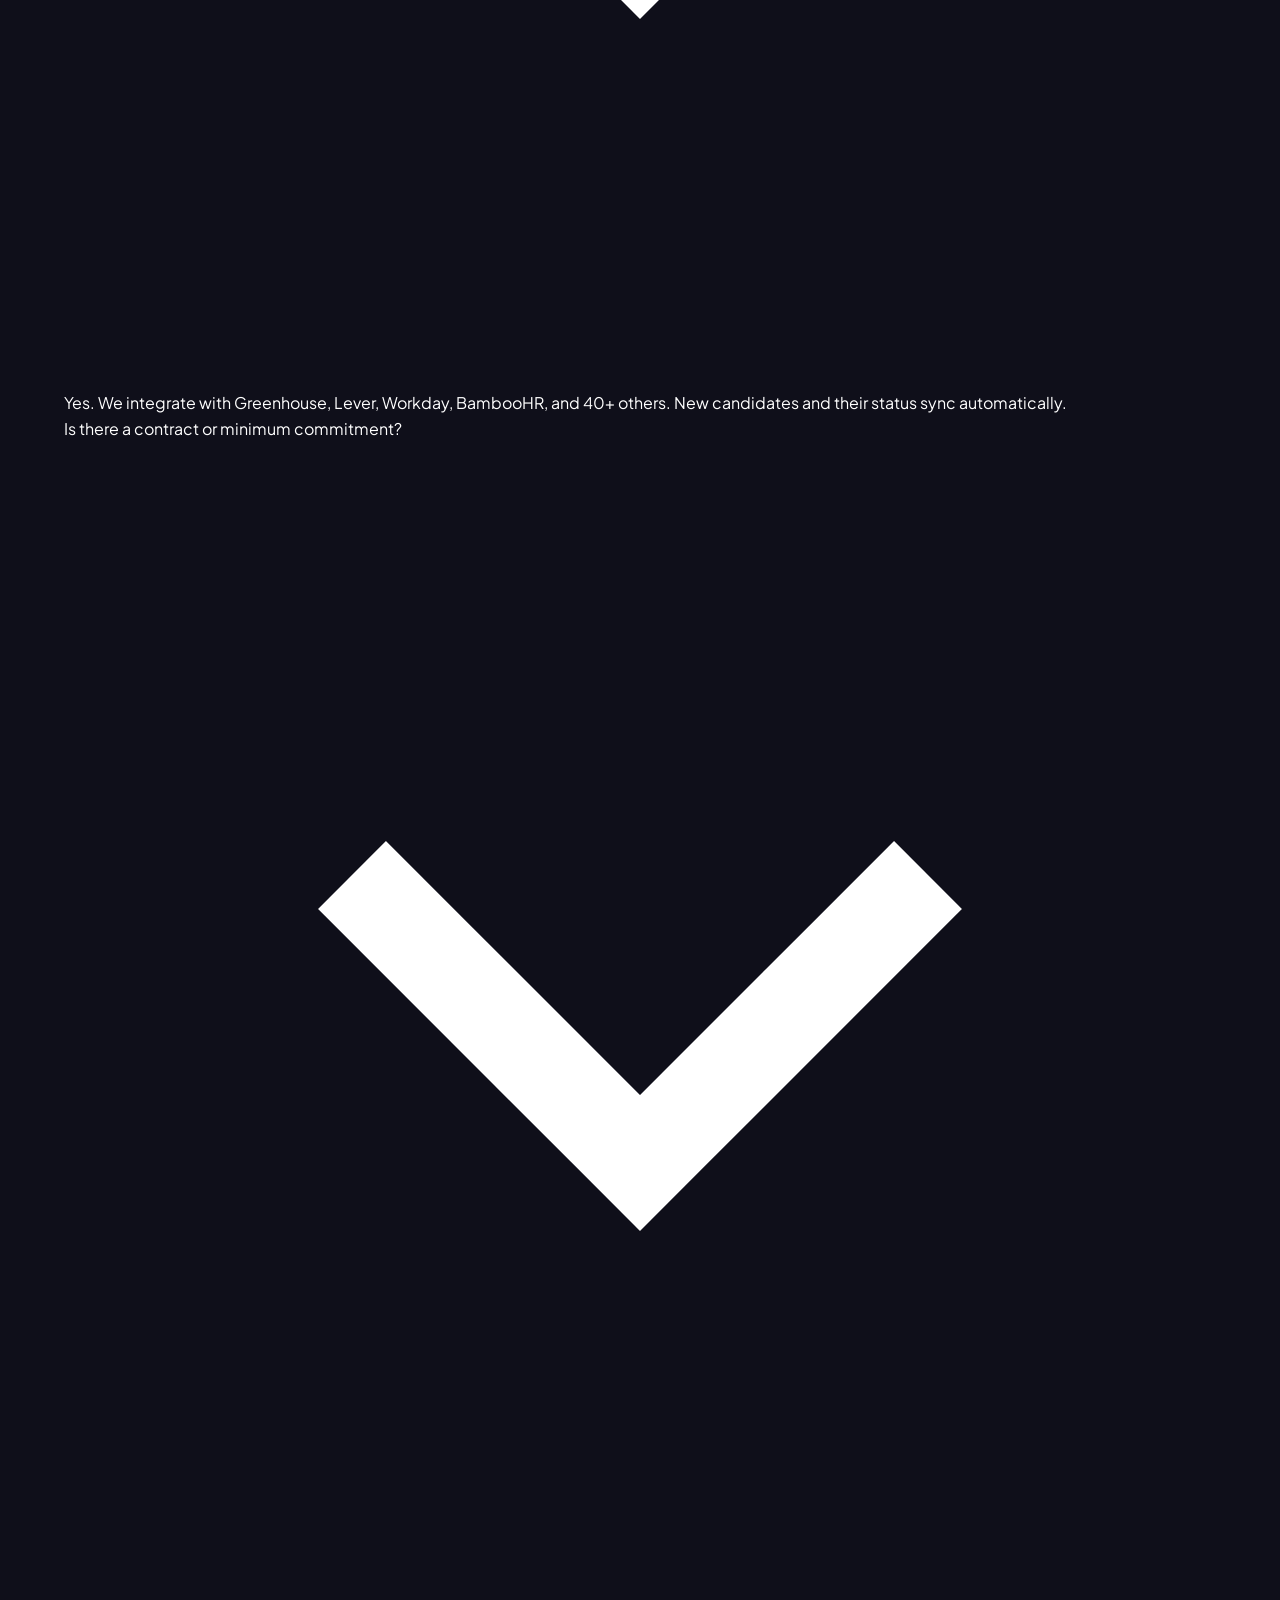
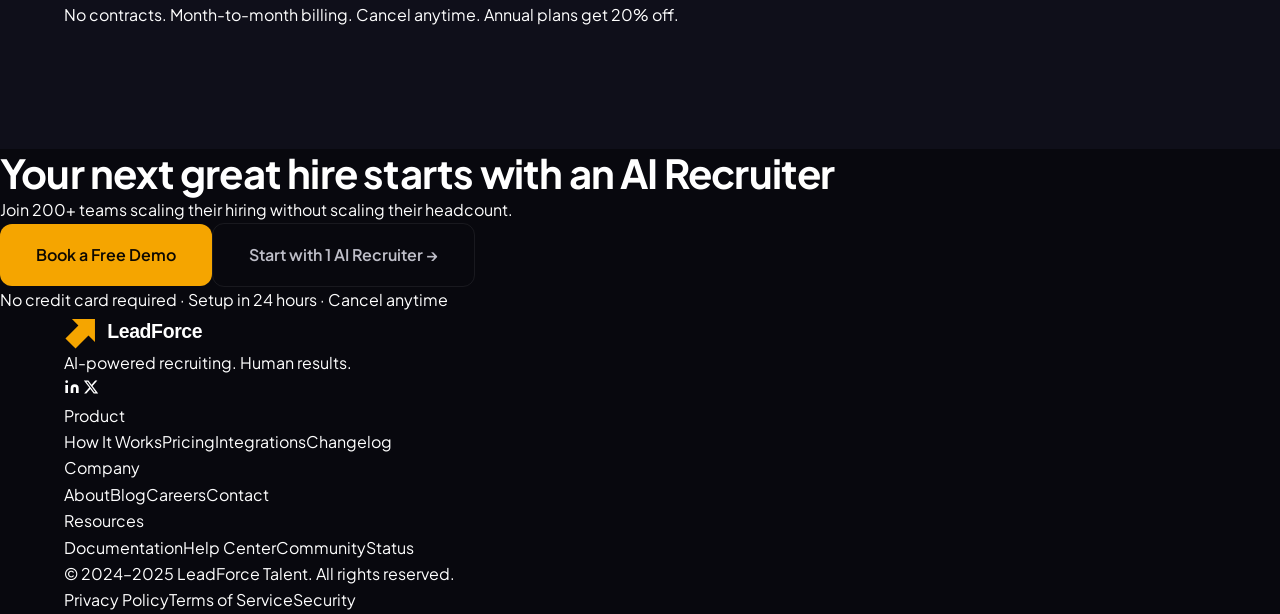
==== commit a549cd2a: "Update index.html" ====
--- a/index.html
+++ b/index.html
@@ -3,12 +3,12 @@
 <head>
   <meta charset="UTF-8">
   <meta name="viewport" content="width=device-width, initial-scale=1.0">
-  <title>LeadForce Talent â Get Interview-Ready Candidates, Start Free</title>
+  <title>LeadForce Talent — Get Interview-Ready Candidates, Start Free</title>
   <link rel="stylesheet" href="assets/css/main.css">
 </head>
 <body>
 
-<div class="announcement-bar">ð New: AI Recruiter v2.0 with multi-channel outreach is live <a href="#">Read what's new â</a></div>
+<div class="announcement-bar">🚀 New: AI Recruiter v2.0 with multi-channel outreach is live <a href="#">Read what's new →</a></div>
 <header class="nav">
   <div class="container">
     <nav class="nav-inner">
@@ -46,10 +46,10 @@
         <div class="hero-badge reveal"><span class="badge"><svg width="14" height="14" viewBox="0 0 14 14" fill="none"><path d="M7 1L8.5 5.5H13L9.5 8L11 12.5L7 10L3 12.5L4.5 8L1 5.5H5.5L7 1Z" fill="#C4B5FD"/></svg>AI Recruiter Platform</span></div>
         <h1 class="hero-h1 reveal reveal-delay-1">Get interview-ready candidates<br><span class="gradient-text">without a recruiter.</span></h1>
         <p class="hero-h1-sub reveal reveal-delay-1">Start free. Scale with AI-powered recruiting.</p>
-        <p class="hero-sub reveal reveal-delay-2">5 free candidates to get started â no credit card required. Then scale with AI sourcing, outreach, and pre-screening from $500/month.</p>
+        <p class="hero-sub reveal reveal-delay-2">5 free candidates to get started — no credit card required. Then scale with AI sourcing, outreach, and pre-screening from $500/month.</p>
         <div class="hero-ctas reveal reveal-delay-3">
           <a href="https://calendly.com/lftw/leadforcetalent-meeting" class="btn btn-primary btn-lg">Book a Demo</a>
-          <a href="https://global.leadforcetalent.com/" class="btn btn-ghost btn-lg" target="_blank" rel="noopener">See product â</a>
+          <a href="https://global.leadforcetalent.com/" class="btn btn-ghost btn-lg" target="_blank" rel="noopener">See product →</a>
         </div>
         <div class="hero-trust reveal reveal-delay-4">
           <div class="avatars">
@@ -85,11 +85,11 @@
                   <tr><td>Kwame Asante</td><td>DevOps Lead</td><td><span class="status-badge status-green">Pre-screened</span></td></tr>
                 </tbody>
               </table>
-              <div class="mockup-footer">ð§ 47 outreach emails sent today<div class="mockup-progress"><div class="mockup-progress-bar"></div></div></div>
+              <div class="mockup-footer">📧 47 outreach emails sent today<div class="mockup-progress"><div class="mockup-progress-bar"></div></div></div>
             </div>
           </div>
-          <div class="float-badge float-badge-1">â 3 AI Recruiters Active</div>
-          <div class="float-badge float-badge-2">ð§ 47 emails sent today</div>
+          <div class="float-badge float-badge-1">● 3 AI Recruiters Active</div>
+          <div class="float-badge float-badge-2">📧 47 emails sent today</div>
         </div>
       </div>
     </div>
@@ -109,27 +109,26 @@
   <div class="container">
     <div class="section-label reveal"><span class="badge badge-warning">The Problem</span></div>
     <h2 class="h2 section-headline reveal">Hiring demand is outpacing your team's capacity</h2>
-    <p class="section-sub reveal">You can't hire your way out of a hiring problem. Every new recruiter takes months to onboard, costs $80â120K/year, and still can't work 24/7.</p>
+    <p class="section-sub reveal">You can't hire your way out of a hiring problem. Every new recruiter takes months to onboard, costs $80–120K/year, and still can't work 24/7.</p>
     <div class="compare-grid">
       <div class="compare-card compare-card-bad reveal">
-        <p class="compare-title">â Traditional Recruiting</p>
+        <p class="compare-title">❌ Traditional Recruiting</p>
         <ul class="compare-list">
-          <li>Hire a recruiter â 3 months onboarding</li>
-          <li>Recruiting agency â 15â25% of salary fee</li>
-          <li>Job boards â 500 CVs, 5% qualified</li>
-          <li>Sourcing manually â 4 hrs/day on LinkedIn</li>
-          <li>Team grows â overhead explodes</li>
+          <li>Hire a recruiter → 3 months onboarding</li>
+          <li>Recruiting agency → 15–25% of salary fee</li>
+          <li>Job boards → 500 CVs, 5% qualified</li>
+          <li>Sourcing manually → 4 hrs/day on LinkedIn</li>
+          <li>Team grows → overhead explodes</li>
         </ul>
       </div>
       <div class="compare-card compare-card-good reveal reveal-delay-2">
-        <p class="compare-title">â- AI Recruiter from $300/mo</p>
+        <p class="compare-title">✅ AI Recruiter from $300/mo</p>
         <ul class="compare-list">
           <li>Deploy in 24 hours, no onboarding</li>
           <li>Flat $300/seat, zero success fees</li>
           <li>AI screens for fit, not just keywords</li>
           <li>Sourcing 24/7 across 5+ channels</li>
-          <li>Scale instantly â add seats in 1 click</li>
+          <li>Scale instantly — add seats in 1 click</li>
         </ul>
       </div>
     </div>
@@ -152,8 +151,8 @@
     <h2 class="h2 section-headline reveal">From zero to pipeline in 24 hours</h2>
     <p class="section-sub reveal">Three steps. Fully automated. Runs while you sleep.</p>
     <div class="steps-grid">
-      <div class="step-card reveal"><div class="step-num">Step 01</div><div class="step-icon"><svg width="24" height="24" viewBox="0 0 24 24" fill="none" stroke="#F5A500" stroke-width="2" stroke-linecap="round"><circle cx="12" cy="12" r="10"/><circle cx="12" cy="12" r="6"/><circle cx="12" cy="12" r="2"/></svg></div><h3 class="step-title">Define Your Ideal Hire</h3><p class="step-body">Tell your AI Recruiter who you're looking for â role, skills, experience level, and culture fit. Takes 10 minutes.</p></div>
-      <div class="step-card reveal reveal-delay-1"><div class="step-num">Step 02</div><div class="step-icon"><svg width="24" height="24" viewBox="0 0 24 24" fill="none" stroke="#F5A500" stroke-width="2" stroke-linecap="round"><circle cx="11" cy="11" r="8"/><path d="m21 21-4.35-4.35"/></svg></div><h3 class="step-title">AI Sourcing Begins</h3><p class="step-body">Your AI Recruiter searches LinkedIn, GitHub, job boards, and databases â building a pipeline of qualified candidates 24/7.</p></div>
+      <div class="step-card reveal"><div class="step-num">Step 01</div><div class="step-icon"><svg width="24" height="24" viewBox="0 0 24 24" fill="none" stroke="#F5A500" stroke-width="2" stroke-linecap="round"><circle cx="12" cy="12" r="10"/><circle cx="12" cy="12" r="6"/><circle cx="12" cy="12" r="2"/></svg></div><h3 class="step-title">Define Your Ideal Hire</h3><p class="step-body">Tell your AI Recruiter who you're looking for — role, skills, experience level, and culture fit. Takes 10 minutes.</p></div>
+      <div class="step-card reveal reveal-delay-1"><div class="step-num">Step 02</div><div class="step-icon"><svg width="24" height="24" viewBox="0 0 24 24" fill="none" stroke="#F5A500" stroke-width="2" stroke-linecap="round"><circle cx="11" cy="11" r="8"/><path d="m21 21-4.35-4.35"/></svg></div><h3 class="step-title">AI Sourcing Begins</h3><p class="step-body">Your AI Recruiter searches LinkedIn, GitHub, job boards, and databases — building a pipeline of qualified candidates 24/7.</p></div>
       <div class="step-card reveal reveal-delay-2"><div class="step-num">Step 03</div><div class="step-icon"><svg width="24" height="24" viewBox="0 0 24 24" fill="none" stroke="#F5A500" stroke-width="2" stroke-linecap="round"><rect x="3" y="5" width="18" height="14" rx="2"/><polyline points="3,5 12,13 21,5"/></svg></div><h3 class="step-title">Personalized Outreach</h3><p class="step-body">Hyper-personalized messages sent automatically. Follow-up sequences. Multi-channel: email, LinkedIn, SMS.</p></div>
       <div class="step-card reveal reveal-delay-3"><div class="step-num">Step 04</div><div class="step-icon"><svg width="24" height="24" viewBox="0 0 24 24" fill="none" stroke="#F5A500" stroke-width="2" stroke-linecap="round"><polyline points="20,6 9,17 4,12"/></svg></div><h3 class="step-title">Pre-Screened Shortlist</h3><p class="step-body">Only qualified, interested candidates land in your inbox. Ready for your team to interview. Zero time wasted.</p></div>
     </div>
@@ -163,14 +162,14 @@
 <section class="section section-surface section-border-t">
   <div class="container">
     <div class="section-label reveal"><span class="badge">Features</span></div>
-    <h2 class="h2 section-headline reveal">Everything your recruiting team needs â in one AI seat</h2>
+    <h2 class="h2 section-headline reveal">Everything your recruiting team needs — in one AI seat</h2>
     <div class="features-grid mt-64">
       <div class="feature-card reveal">
         <div class="feature-icon"><svg width="24" height="24" viewBox="0 0 24 24" fill="none" stroke="#F5A500" stroke-width="2" stroke-linecap="round"><ellipse cx="12" cy="5" rx="9" ry="3"/><path d="M3 5v6a9 3 0 0 0 18 0V5"/><path d="M3 11v6a9 3 0 0 0 18 0v-6"/></svg></div>
         <h3 class="feature-title">Intelligent Sourcing</h3>
-        <p class="feature-body">Access 500M+ candidate profiles across LinkedIn, GitHub, AngelList, and job boards. AI ranks candidates by fit score â not just keyword matches.</p>
+        <p class="feature-body">Access 500M+ candidate profiles across LinkedIn, GitHub, AngelList, and job boards. AI ranks candidates by fit score — not just keyword matches.</p>
         <ul class="feature-list"><li>Multi-platform sourcing</li><li>AI fit scoring</li><li>Duplicate detection</li><li>Real-time pipeline updates</li></ul>
-        <a href="how-it-works.html" class="feature-link">Learn more â</a>
+        <a href="how-it-works.html" class="feature-link">Learn more →</a>
       </div>
       <div class="feature-card feature-card-featured reveal reveal-delay-1">
         <div class="feature-badge-wrap"><span class="badge badge-featured">Most Popular</span></div>
@@ -178,14 +177,14 @@
         <h3 class="feature-title">Automated Outreach</h3>
         <p class="feature-body">Hyper-personalized email and LinkedIn sequences that actually get replies. AI adapts messaging based on candidate profile and response patterns.</p>
         <ul class="feature-list"><li>Personalized at scale</li><li>Multi-touch sequences</li><li>A/B testing built-in</li><li>Response rate analytics</li></ul>
-        <a href="how-it-works.html" class="feature-link">Learn more â</a>
+        <a href="how-it-works.html" class="feature-link">Learn more →</a>
       </div>
       <div class="feature-card reveal reveal-delay-2">
         <div class="feature-icon"><svg width="24" height="24" viewBox="0 0 24 24" fill="none" stroke="#F5A500" stroke-width="2" stroke-linecap="round"><polygon points="22,3 2,3 10,12.46 10,19 14,21 14,12.46 22,3"/></svg></div>
         <h3 class="feature-title">Smart Pre-Screening</h3>
         <p class="feature-body">AI conducts initial screening conversations via chat or async video. Only shortlisted, pre-qualified candidates reach your calendar.</p>
         <ul class="feature-list"><li>Conversational AI screening</li><li>Custom question sets</li><li>Scoring & ranking</li><li>Instant calendar booking</li></ul>
-        <a href="how-it-works.html" class="feature-link">Learn more â</a>
+        <a href="how-it-works.html" class="feature-link">Learn more →</a>
       </div>
     </div>
   </div>
@@ -197,33 +196,18 @@
     <h2 class="h2 section-headline reveal">Teams that replaced agencies with AI Recruiters</h2>
     <div class="testimonials-grid mt-64">
       <div class="testi-card reveal">
-        <div class="testi-stars"><span class="testi-star">â-</span><span class="testi-star">â-</span><span class="testi-star">â-</span><span class="testi-star">â-</span><span class="testi-star">â-</span></div>
+        <div class="testi-stars"><span class="testi-star">★</span><span class="testi-star">★</span><span class="testi-star">★</span><span class="testi-star">★</span><span class="testi-star">★</span></div>
         <p class="testi-quote">"We went from 3 months to fill a role to 3 weeks. Our AI Recruiter sources and pre-screens while we sleep. It's like having a senior recruiter who never takes a day off."</p>
         <div class="testi-author"><div class="testi-avatar"><img src="https://picsum.photos/44/44?random=20" alt=""></div><div><div class="testi-name">Sarah Chen</div><div class="testi-role">VP of People, ScaleUp Inc.</div></div></div>
       </div>
       <div class="testi-card reveal reveal-delay-1">
-        <div class="testi-stars"><span class="testi-star">â-</span><span class="testi-star">â-</span><span class="testi-star">â-</span><span class="testi-star">â-</span><span class="testi-star">â-</span></div>
+        <div class="testi-stars"><span class="testi-star">★</span><span class="testi-star">★</span><span class="testi-star">★</span><span class="testi-star">★</span><span class="testi-star">★</span></div>
         <p class="testi-quote">"Cut our agency spend by 70%. At $300/month, it's a no-brainer. We added 3 AI Recruiters for different departments and the pipeline never stops."</p>
         <div class="testi-author"><div class="testi-avatar"><img src="https://picsum.photos/44/44?random=30" alt=""></div><div><div class="testi-name">Marcus Johnson</div><div class="testi-role">CEO, TechFlow</div></div></div>
       </div>
       <div class="testi-card reveal reveal-delay-2">
-        <div class="testi-stars"><span class="testi-star">â-</span><span class="testi-star">â-</span><span class="testi-star">â-</span><span class="testi-star">â-</span><span class="testi-star">â-</span></div>
-        <p class="testi-quote">"The pre-screening quality blew me away. Candidates who reach us have already been vetted â we're just doing final conversations. Our offer acceptance rate went from 60% to 89%."</p>
+        <div class="testi-stars"><span class="testi-star">★</span><span class="testi-star">★</span><span class="testi-star">★</span><span class="testi-star">★</span><span class="testi-star">★</span></div>
+        <p class="testi-quote">"The pre-screening quality blew me away. Candidates who reach us have already been vetted — we're just doing final conversations. Our offer acceptance rate went from 60% to 89%."</p>
         <div class="testi-author"><div class="testi-avatar"><img src="https://picsum.photos/44/44?random=40" alt=""></div><div><div class="testi-name">Lisa Park</div><div class="testi-role">Recruiting Director, GrowthHQ</div></div></div>
       </div>
     </div>
@@ -255,7 +239,7 @@
         <div class="pricing-cand-chip"><span class="pricing-cand-num">5</span><span class="pricing-cand-label">free candidates included</span></div>
         <div class="pricing-sub" style="margin-top:-12px;">+ $25 per candidate after</div>
         <hr class="pricing-divider">
-        <ul class="pricing-features"><li>48â72h to first candidate</li><li>You handle replies</li></ul>
+        <ul class="pricing-features"><li>48–72h to first candidate</li><li>You handle replies</li></ul>
         <div class="pricing-bottom-note">Hire your first candidate without a recruiter</div>
         <a href="https://calendly.com/lftw/leadforcetalent-meeting" class="btn btn-ghost btn-full">Get Started</a>
       </div>
@@ -265,7 +249,7 @@
         <div class="pricing-price-row"><span class="pricing-amount">$500</span><span class="pricing-suffix">/month</span></div>
         <div class="pricing-cand-chip"><span class="pricing-cand-num">25</span><span class="pricing-cand-label">candidates / month</span></div>
         <hr class="pricing-divider">
-        <ul class="pricing-features"><li>48â72h to first candidate</li><li>We assist with replies</li><li>Pre-qualified candidates</li><li>Same-day support</li></ul>
+        <ul class="pricing-features"><li>48–72h to first candidate</li><li>We assist with replies</li><li>Pre-qualified candidates</li><li>Same-day support</li></ul>
         <div class="pricing-bottom-note">Best for first hires</div>
         <a href="https://calendly.com/lftw/leadforcetalent-meeting" class="btn btn-primary btn-full">Choose Starter</a>
       </div>
@@ -274,7 +258,7 @@
         <div class="pricing-price-row"><span class="pricing-amount">$1,500</span><span class="pricing-suffix">/month</span></div>
         <div class="pricing-cand-chip"><span class="pricing-cand-num">100</span><span class="pricing-cand-label">candidates / month</span></div>
         <hr class="pricing-divider">
-        <ul class="pricing-features"><li>24â48h to first candidate</li><li>We assist with replies</li><li>Pre-qualified candidates</li><li>Same-day support</li></ul>
+        <ul class="pricing-features"><li>24–48h to first candidate</li><li>We assist with replies</li><li>Pre-qualified candidates</li><li>Same-day support</li></ul>
         <div class="pricing-bottom-note">Get job offers flowing to your inbox weekly</div>
         <a href="https://calendly.com/lftw/leadforcetalent-meeting" class="btn btn-ghost btn-full">Choose Pro</a>
       </div>
@@ -282,14 +266,14 @@
         <div class="pricing-name">Enterprise</div>
         <div class="pricing-plan-sub">Custom Solutions</div>
         <div class="pricing-price-row"><span class="pricing-amount" style="font-size:28px;letter-spacing:-0.5px;">Custom Pricing</span></div>
-        <div class="pricing-cand-chip"><span class="pricing-cand-num" style="font-size:18px;">â</span><span class="pricing-cand-label">unlimited candidates</span></div>
+        <div class="pricing-cand-chip"><span class="pricing-cand-num" style="font-size:18px;">∞</span><span class="pricing-cand-label">unlimited candidates</span></div>
         <hr class="pricing-divider">
         <ul class="pricing-features"><li>SLA to first candidate</li><li>Dedicated hiring manager</li><li>24/7 dedicated support</li></ul>
         <div class="pricing-bottom-note">Best for scaling hiring across multiple roles</div>
         <a href="https://calendly.com/lftw/leadforcetalent-meeting" class="btn btn-ghost btn-full">Contact Us</a>
       </div>
     </div>
-    <p class="pricing-trust reveal">ð No setup fees Â· No long-term contracts Â· Cancel anytime</p>
+    <p class="pricing-trust reveal">🔒 No setup fees · No long-term contracts · Cancel anytime</p>
   </div>
 </section>
 
@@ -298,7 +282,7 @@
     <h2 class="h2 section-headline reveal" style="margin-bottom:56px;">Frequently Asked Questions</h2>
     <div class="faq-wrap">
       <div class="faq-item reveal"><div class="faq-question">How quickly can I get an AI Recruiter up and running?<svg class="faq-arrow" viewBox="0 0 24 24" fill="none" stroke="currentColor" stroke-width="2"><polyline points="6,9 12,15 18,9"/></svg></div><div class="faq-answer">Most teams are live within 24 hours. Setup involves defining your ideal candidate profile, connecting your ATS, and reviewing the outreach templates. Our team walks you through it.</div></div>
-      <div class="faq-item reveal"><div class="faq-question">What makes this different from a job board or LinkedIn Recruiter?<svg class="faq-arrow" viewBox="0 0 24 24" fill="none" stroke="currentColor" stroke-width="2"><polyline points="6,9 12,15 18,9"/></svg></div><div class="faq-answer">Job boards wait for candidates to apply. LinkedIn Recruiter requires manual outreach. Your AI Recruiter proactively sources AND reaches out â fully automated, 24/7, at scale.</div></div>
+      <div class="faq-item reveal"><div class="faq-question">What makes this different from a job board or LinkedIn Recruiter?<svg class="faq-arrow" viewBox="0 0 24 24" fill="none" stroke="currentColor" stroke-width="2"><polyline points="6,9 12,15 18,9"/></svg></div><div class="faq-answer">Job boards wait for candidates to apply. LinkedIn Recruiter requires manual outreach. Your AI Recruiter proactively sources AND reaches out — fully automated, 24/7, at scale.</div></div>
       <div class="faq-item reveal"><div class="faq-question">Can I add more AI Recruiters for different roles?<svg class="faq-arrow" viewBox="0 0 24 24" fill="none" stroke="currentColor" stroke-width="2"><polyline points="6,9 12,15 18,9"/></svg></div><div class="faq-answer">Yes. Each AI Recruiter is configured for a specific role or department. Add as many as you need. Each seat is billed at the same flat rate.</div></div>
       <div class="faq-item reveal"><div class="faq-question">What channels does the AI Recruiter use for outreach?<svg class="faq-arrow" viewBox="0 0 24 24" fill="none" stroke="currentColor" stroke-width="2"><polyline points="6,9 12,15 18,9"/></svg></div><div class="faq-answer">Email, LinkedIn, and optionally SMS and WhatsApp. All messages are personalized based on the candidate's profile and your company voice.</div></div>
       <div class="faq-item reveal"><div class="faq-question">Does it integrate with our ATS?<svg class="faq-arrow" viewBox="0 0 24 24" fill="none" stroke="currentColor" stroke-width="2"><polyline points="6,9 12,15 18,9"/></svg></div><div class="faq-answer">Yes. We integrate with Greenhouse, Lever, Workday, BambooHR, and 40+ others. New candidates and their status sync automatically.</div></div>
@@ -311,8 +295,8 @@
   <div class="cta-banner-inner">
     <h2 class="h2">Your next great hire starts with an AI Recruiter</h2>
     <p>Join 200+ teams scaling their hiring without scaling their headcount.</p>
-    <div class="cta-banner-btns"><a href="https://calendly.com/lftw/leadforcetalent-meeting" class="btn btn-primary btn-lg">Book a Free Demo</a><a href="pricing.html" class="btn btn-ghost btn-lg">Start with 1 AI Recruiter â</a></div>
-    <p class="cta-trust-note">No credit card required Â· Setup in 24 hours Â· Cancel anytime</p>
+    <div class="cta-banner-btns"><a href="https://calendly.com/lftw/leadforcetalent-meeting" class="btn btn-primary btn-lg">Book a Free Demo</a><a href="pricing.html" class="btn btn-ghost btn-lg">Start with 1 AI Recruiter →</a></div>
+    <p class="cta-trust-note">No credit card required · Setup in 24 hours · Cancel anytime</p>
   </div>
 </div>
 
@@ -334,7 +318,7 @@
       <div><div class="footer-col-heading">Resources</div><div class="footer-links"><a href="#">Documentation</a><a href="#">Help Center</a><a href="#">Community</a><a href="#">Status</a></div></div>
     </div>
     <div class="footer-bottom">
-      <span>Â© 2024â2025 LeadForce Talent. All rights reserved.</span>
+      <span>© 2024–2025 LeadForce Talent. All rights reserved.</span>
       <div class="footer-legal"><a href="#">Privacy Policy</a><a href="#">Terms of Service</a><a href="#">Security</a></div>
     </div>
   </div>
--- a/assets/css/main.css
+++ b/assets/css/main.css
@@ -1,5 +1,5 @@
 @import url('https://fonts.googleapis.com/css2?family=Plus+Jakarta+Sans:wght@400;500;600;700;800&display=swap');
-:root{--bg-primary:#08080E;--bg-surface:#0F0F1A;--bg-elevated:#16162A;--bg-light:#F8F8FF;--accent-primary:#F5A500;--accent-hover:#D48E00;--accent-glow:rgba(245,165,0,0.25);--accent-subtle:rgba(245,165,0,0.1);--accent-secondary:#10B981;--text-primary:#FFFFFF;--text-secondary:#A1A1AA;--text-muted:#6B7280;--text-dark:#18181B;--border:rgba(255,255,255,0.07);--border-accent:rgba(245,165,0,0.3);--radius-sm:6px;--radius-md:12px;--radius-lg:20px;--radius-xl:32px;--radius-pill:100px;--shadow-card:0 1px 3px rgba(0,0,0,0.4),0 0 0 1px rgba(255,255,255,0.05);--shadow-glow:0 0 60px rgba(245,165,0,0.15);--shadow-hover:0 20px 60px rgba(0,0,0,0.4);--section-y:120px;--section-y-sm:64px;--container:1200px;--container-pad:24px}
+:root{--bg-primary:#08080E;--bg-surface:#0F0F1A;--bg-elevated:#16162A;--bg-light:#F8F8FF;--accent-primary:#F5A500;--accent-hover:#D48E00;--accent-glow:rgba(245,165,0,0.25);--accent-subtle:rgba(245,165,0,0.1);--accent-secondary:#10B981;--text-primary:#FFFFFF;--text-secondary:#BEBEC8;--text-muted:#9294A0;--text-dark:#18181B;--border:rgba(255,255,255,0.07);--border-accent:rgba(245,165,0,0.3);--radius-sm:6px;--radius-md:12px;--radius-lg:20px;--radius-xl:32px;--radius-pill:100px;--shadow-card:0 1px 3px rgba(0,0,0,0.4),0 0 0 1px rgba(255,255,255,0.05);--shadow-glow:0 0 60px rgba(245,165,0,0.15);--shadow-hover:0 20px 60px rgba(0,0,0,0.4);--section-y:120px;--section-y-sm:64px;--container:1200px;--container-pad:24px}
 *,*::before,*::after{box-sizing:border-box;margin:0;padding:0}
 html{scroll-behavior:smooth}
 body{font-family:'Plus Jakarta Sans',-apple-system,sans-serif;background:var(--bg-primary);color:var(--text-primary);line-height:1.65;-webkit-font-smoothing:antialiased}
@@ -16,7 +16,7 @@
 .badge{display:inline-flex;align-items:center;gap:8px;padding:6px 14px;border-radius:var(--radius-pill);border:1px solid var(--border-accent);background:var(--accent-subtle);color:#C4B5FD;font-size:13px;font-weight:600}
 .badge-success{border-color:rgba(16,185,129,0.3);background:rgba(16,185,129,0.08);color:#6EE7B7}
 .badge-warning{border-color:rgba(245,158,11,0.3);background:rgba(245,158,11,0.08);color:#FCD34D}
-.badge-featured{background:var(--accent-primary);border-color:var(--accent-primary);color:#fff;font-size:11px;padding:4px 10px}
+.badge-featured{background:var(--accent-primary);border-color:var(--accent-primary);color:#0D0800;font-size:11px;padding:4px 12px;font-weight:700}
 .btn{display:inline-flex;align-items:center;gap:8px;padding:14px 28px;border-radius:var(--radius-md);font-size:15px;font-weight:600;transition:all 0.2s ease;white-space:nowrap}
 .btn-primary{background:var(--accent-primary);color:#0D0800}
 .btn-primary:hover{background:var(--accent-hover);box-shadow:0 0 30px rgba(124,58,237,0.45);transform:translateY(-1px)}
@@ -51,7 +51,7 @@
 .section-label{display:flex;justify-content:center;margin-bottom:20px}
 .section-headline{text-align:center;margin-bottom:16px}
 .section-sub{text-align:center;color:var(--text-secondary);font-size:18px;line-height:1.7;max-width:560px;margin:0 auto 64px}
-.grid-2{display:grid;grid-template-columns:1fr 1fr;gap:24px}
+ .grid-2{display:grid;grid-template-columns:1fr 1fr;gap:24px}
 .grid-3{display:grid;grid-template-columns:1fr 1fr 1fr;gap:24px}
 @media(max-width:1024px){.grid-3{grid-template-columns:1fr 1fr}}
 @media(max-width:768px){.grid-2,.grid-3{grid-template-columns:1fr}}
@@ -63,9 +63,9 @@
 .hero-bg::before{content:'';position:absolute;top:0;left:50%;transform:translateX(-50%);width:900px;height:700px;background:radial-gradient(ellipse at center,rgba(124,58,237,0.18) 0%,transparent 70%)}
 .hero-bg::after{content:'';position:absolute;bottom:0;right:10%;width:500px;height:400px;background:radial-gradient(ellipse at center,rgba(16,185,129,0.09) 0%,transparent 70%)}
 .hero-grid{position:absolute;inset:0;background-image:linear-gradient(rgba(255,255,255,0.025) 1px,transparent 1px),linear-gradient(90deg,rgba(255,255,255,0.025) 1px,transparent 1px);background-size:60px 60px}
-.hero-inner{position:relative;z-index:1;display:grid;grid-template-columns:55% 45%;gap:48px;align-items:center}
+.hero-inner{position:relative;z-index:1;display:grid;grid-template-columns;55% 45%;gap:48px;align-items:center}
 .hero-h1{font-size:clamp(40px,5.5vw,68px);font-weight:800;line-height:1.05;letter-spacing:-0.03em;margin-bottom:8px}
-.hero-h1-sub{font-size:clamp(17px,2vw,22px);font-weight:400;color:var(--text-secondary);margin-top:8px;line-height:1.5}
+.hero-hsub{{font-size:clamp(17px,2vw,22px);font-weight:400;color:var(--text-secondary);margin-top:8px;line-height:1.5}
 .hero-sub{font-size:18px;color:var(--text-secondary);line-height:1.7;max-width:480px;margin-top:20px}
 .hero-ctas{display:flex;gap:16px;flex-wrap:wrap;margin-top:36px}
 .hero-trust{display:flex;align-items:center;gap:14px;margin-top:28px}
@@ -136,7 +136,7 @@
 .feature-body{font-size:15px;color:var(--text-secondary);line-height:1.7;margin-bottom:20px}
 .feature-list{margin-bottom:24px}
 .feature-list li{font-size:14px;color:var(--text-secondary);padding:5px 0;display:flex;align-items:center;gap:8px}
-.feature-list li::before{content:'â';color:var(--accent-secondary);font-weight:700;flex-shrink:0}
+.feature-list li::before{content:'✓';color:var(--accent-secondary);font-weight:700;flex-shrink:0}
 .feature-link{font-size:14px;font-weight:600;color:var(--accent-primary)}
 .feature-link:hover{text-decoration:underline}
 @media(max-width:1024px){.features-grid{grid-template-columns:1fr 1fr}}
@@ -166,20 +166,34 @@
 .toggle-switch.annual-active .toggle-thumb{left:26px}
 .annual-badge{font-size:12px;font-weight:600;background:rgba(16,185,129,0.12);border:1px solid rgba(16,185,129,0.3);color:#6EE7B7;padding:3px 10px;border-radius:20px}
 .pricing-grid{display:grid;grid-template-columns:repeat(3,1fr);gap:24px;align-items:start}
-.pricing-card{background:var(--bg-surface);border:1px solid var(--border);border-radius:var(--radius-lg);padding:36px;position:relative}
-.pricing-card-featured{background:var(--bg-elevated);border-color:var(--border-accent);box-shadow:var(--shadow-glow);transform:scale(1.03)}
+.pricing-grid-4{display:grid;grid-template-columns:repeat(4,1fr);gap:18px;align-items:start}
+.pricing-card{background:var(--bg-surface);border:1px solid rgba(255,255,255,0.1);border-radius:var(--radius-lg);padding:36px;position:relative}
+.pricing-card-flex{display:flex;flex-direction:column}
+.pricing-card-flex .btn{margin-top:auto}
+.pricing-card-featured{background:var(--bg-elevated);border-color:var(--border-accent);box-shadow:0 0 40px rgba(245,165,0,0.1);transform:scale(1.03)}
 .pricing-badge-wrap{position:absolute;top:-13px;left:50%;transform:translateX(-50%)}
-.pricing-name{font-size:14px;font-weight:600;color:var(--text-muted);text-transform:uppercase;letter-spacing:0.06em;margin-bottom:16px}
+.pricing-name{font-size:13px;font-weight:600;color:rgba(255,255,255,0.55);text-transform:uppercase;letter-spacing:0.08em;margin-bottom:8px}
+.pricing-plan-sub{font-size:13px;color:rgba(255,255,255,0.5);margin-bottom:12px;font-style:italic}
+.pricing-name-with-badge{display:flex;align-items:center;gap:8px;margin-bottom:8px}
+.pricing-name-with-badge .pricing-name{margin-bottom:0}
+.pricing-new-badge{font-size:10px;padding:2px 7px;border-radius:4px}
 .pricing-price-row{display:flex;align-items:baseline;gap:4px;margin-bottom:4px}
-.pricing-amount{font-size:52px;font-weight:800;line-height:1}
-.pricing-suffix{font-size:16px;color:var(--text-muted)}
-.pricing-sub{font-size:13px;color:var(--text-muted);margin-bottom:24px}
-.pricing-divider{border:none;border-top:1px solid var(--border);margin:24px 0}
-.pricing-features{margin-bottom:28px}
-.pricing-features li{display:flex;align-items:flex-start;gap:10px;font-size:14px;color:var(--text-secondary);padding:7px 0}
-.pricing-features li::before{content:'â';color:var(--accent-secondary);font-weight:700;flex-shrink:0;margin-top:1px}
-.pricing-trust{text-align:center;font-size:13px;color:var(--text-muted);margin-top:32px}
+.pricing-amount{font-size:48px;font-weight:800;line-height:1}
+.pricing-suffix{font-size:15px;color:rgba(255,255,255,0.5);font-weight:400}
+.pricing-sub{font-size:13px;color:rgba(255,255,255,0.5);margin-bottom:24px}
+.pricing-divider{border:none;border-top:1px solid rgba(255,255,255,0.08);margin:20px 0}
+.pricing-cand-chip{display:flex;align-items:baseline;gap:6px;background:rgba(245,165,0,0.1);border:1px solid rgba(245,165,0,0.25);border-radius:8px;padding:9px 14px;margin-bottom:20px}
+.pricing-cand-num{font-size:26px;font-weight:800;color:var(--accent-primary);line-height:1}
+.pricing-cand-label{font-size:12px;color:rgba(255,255,255,0.6);font-weight:500;white-space:nowrap}
+.pricing-features{margin-bottom:20px}
+.pricing-features li{display:flex;align-items:flex-start;gap:10px;font-size:14px;color:rgba(255,255,255,0.78);padding:7px 0;border-bottom:1px solid rgba(255,255,255,0.04)}
+.pricing-features li:last-child{border-bottom:none}
+.pricing-features li::before{content:'\2713';color:#34D399;font-weight:700;flex-shrink:0;margin-top:1px;font-size:13px}
+.pricing-bottom-note{font-size:12px;color:rgba(255,255,255,0.42);text-align:center;padding:10px 0 14px;flex:1;display:flex;align-items:flex-end;justify-content:center;line-height:1.5}
+.pricing-trust{text-align:center;font-size:13px;color:rgba(255,255,255,0.38);margin-top:32px}
 @media(max-width:1024px){.pricing-grid{grid-template-columns:1fr;max-width:440px;margin:0 auto}.pricing-card-featured{transform:scale(1)}}
+@media(max-width:900px){.pricing-grid-4{grid-template-columns:repeat(2,1fr)!important;max-width:none!important}.pricing-card-featured{transform:scale(1)}}
+@media(max-width:480px){.pricing-grid-4{grid-template-columns:1fr!important;max-width:440px!important;margin:0 auto}}
 .faq-wrap{max-width:760px;margin:0 auto}
 .faq-item{border-bottom:1px solid var(--border)}
 .faq-question{display:flex;justify-content:space-between;align-items:center;padding:22px 0;cursor:pointer;font-size:16px;font-weight:600;color:var(--text-primary);gap:16px;user-select:none}
@@ -222,7 +236,7 @@
 .workflow-body{font-size:16px;color:var(--text-secondary);line-height:1.75;margin-bottom:24px}
 .workflow-bullets{display:flex;flex-direction:column;gap:8px}
 .workflow-bullet{display:flex;align-items:center;gap:10px;font-size:15px;color:var(--text-secondary)}
-.workflow-bullet::before{content:'â';color:var(--accent-secondary);font-weight:700;flex-shrink:0}
+.workflow-bullet::before{content:'✓';color:var(--accent-secondary);font-weight:700;flex-shrink:0}
 @media(max-width:768px){.workflow-section{grid-template-columns:1fr;gap:32px}.workflow-section.reverse .workflow-img,.workflow-section.reverse .workflow-text{order:unset}}
 .tabs-nav{display:flex;border-bottom:1px solid var(--border);margin-bottom:48px;overflow-x:auto}
 .tab-btn{padding:14px 24px;font-size:15px;font-weight:600;color:var(--text-secondary);border-bottom:2px solid transparent;white-space:nowrap;transition:all 0.2s ease;cursor:pointer}
@@ -233,7 +247,7 @@
 .tab-panel-text h3{font-size:26px;font-weight:700;margin-bottom:24px}
 .tab-panel-features{display:flex;flex-direction:column;gap:12px}
 .tab-feature{display:flex;align-items:flex-start;gap:12px;font-size:15px;color:var(--text-secondary);padding:12px 16px;background:var(--bg-elevated);border-radius:10px;border:1px solid var(--border)}
-.tab-feature::before{content:'â';color:var(--accent-secondary);font-weight:700;flex-shrink:0}
+.tab-feature::before{content:'✓';color:var(--accent-secondary);font-weight:700;flex-shrink:0}
 .tab-panel-visual img{width:100%;border-radius:var(--radius-lg);border:1px solid var(--border)}
 @media(max-width:768px){.tab-panel.active{grid-template-columns:1fr}}
 .roi-grid{display:grid;grid-template-columns:repeat(3,1fr);gap:24px;margin-top:56px}
